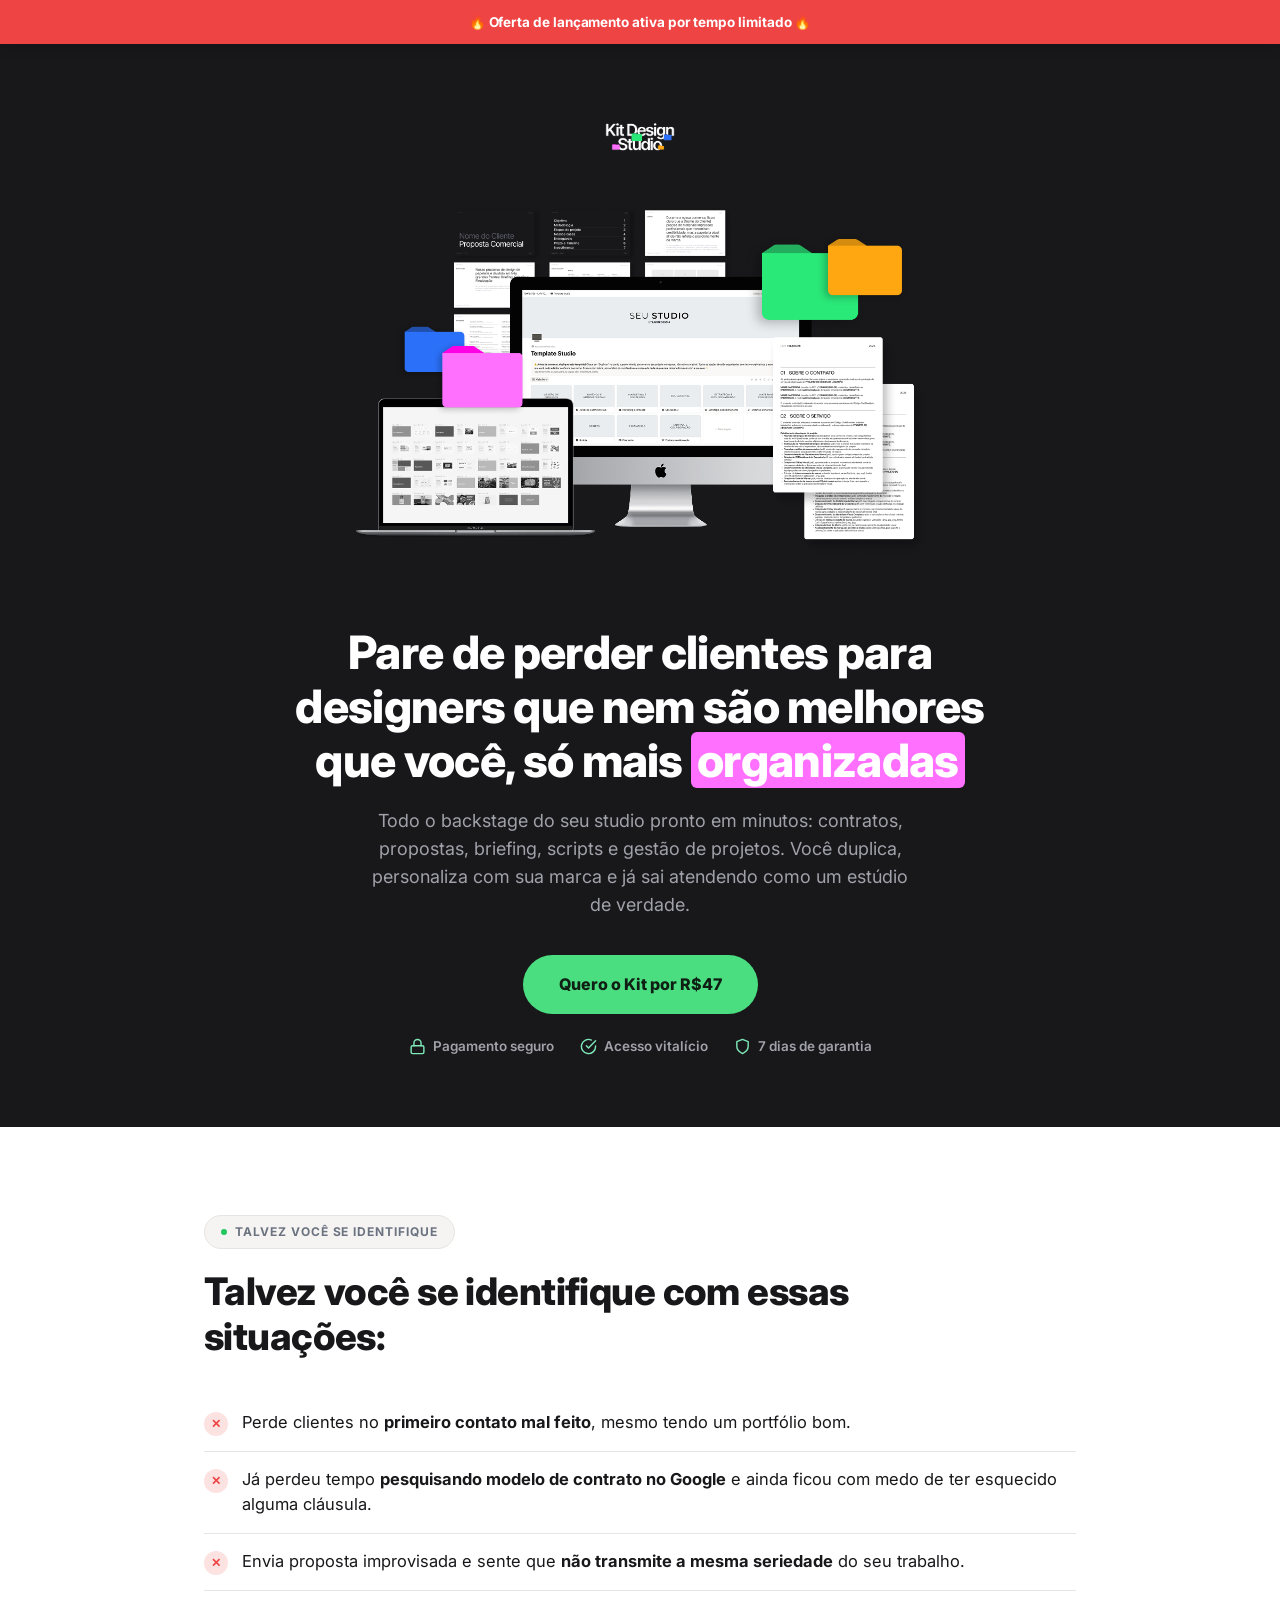
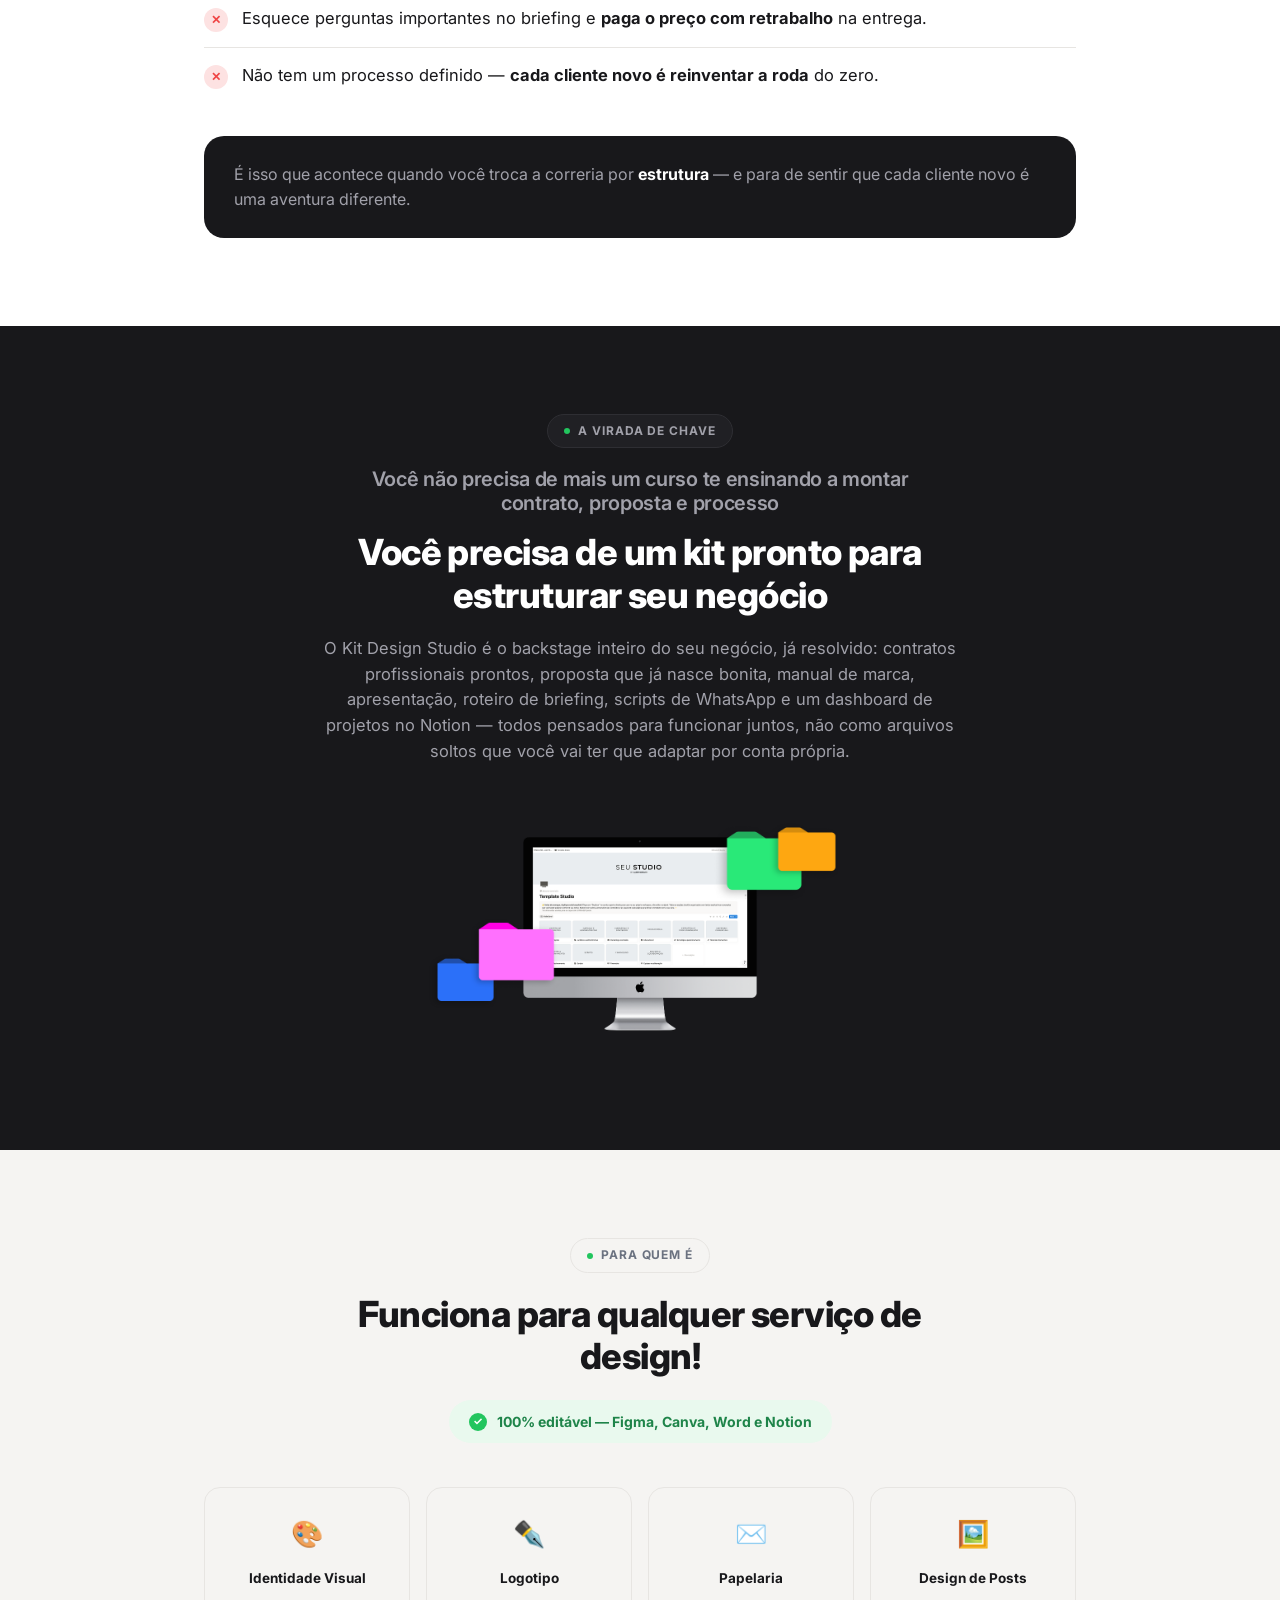
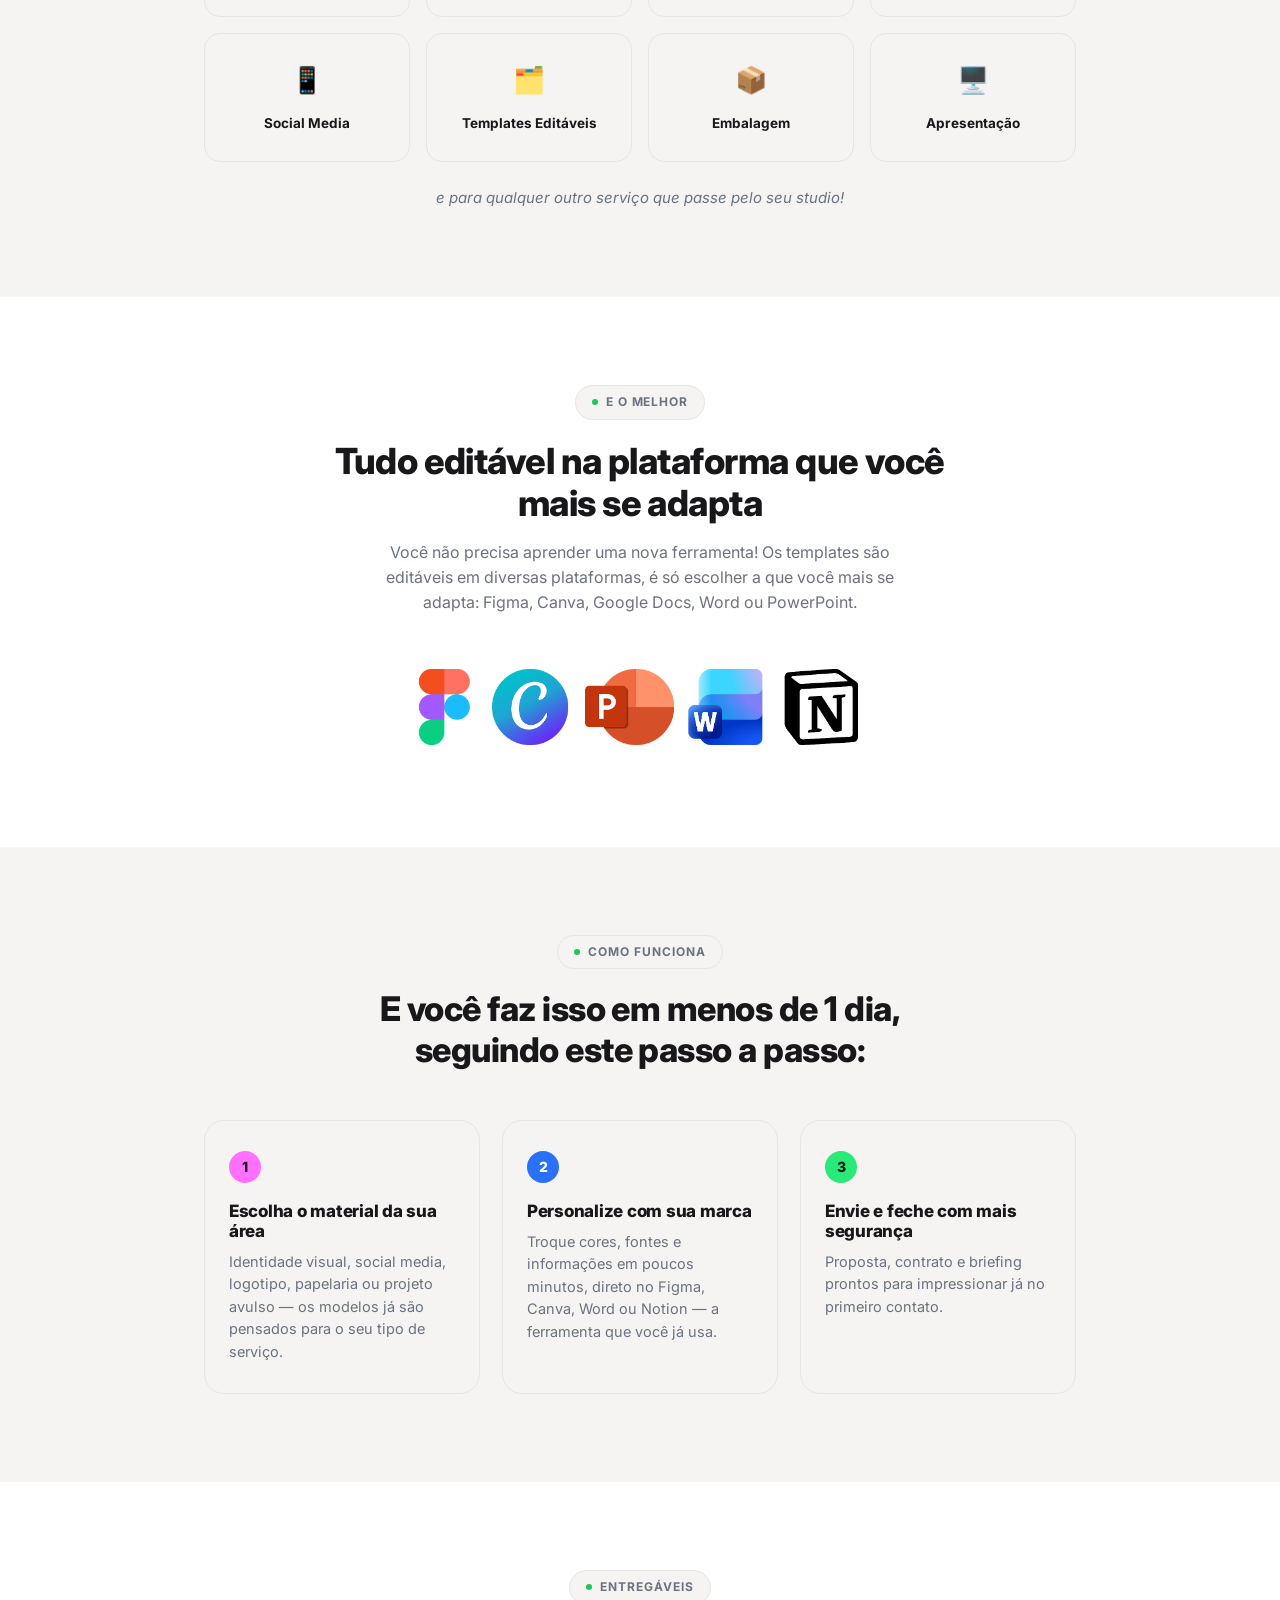
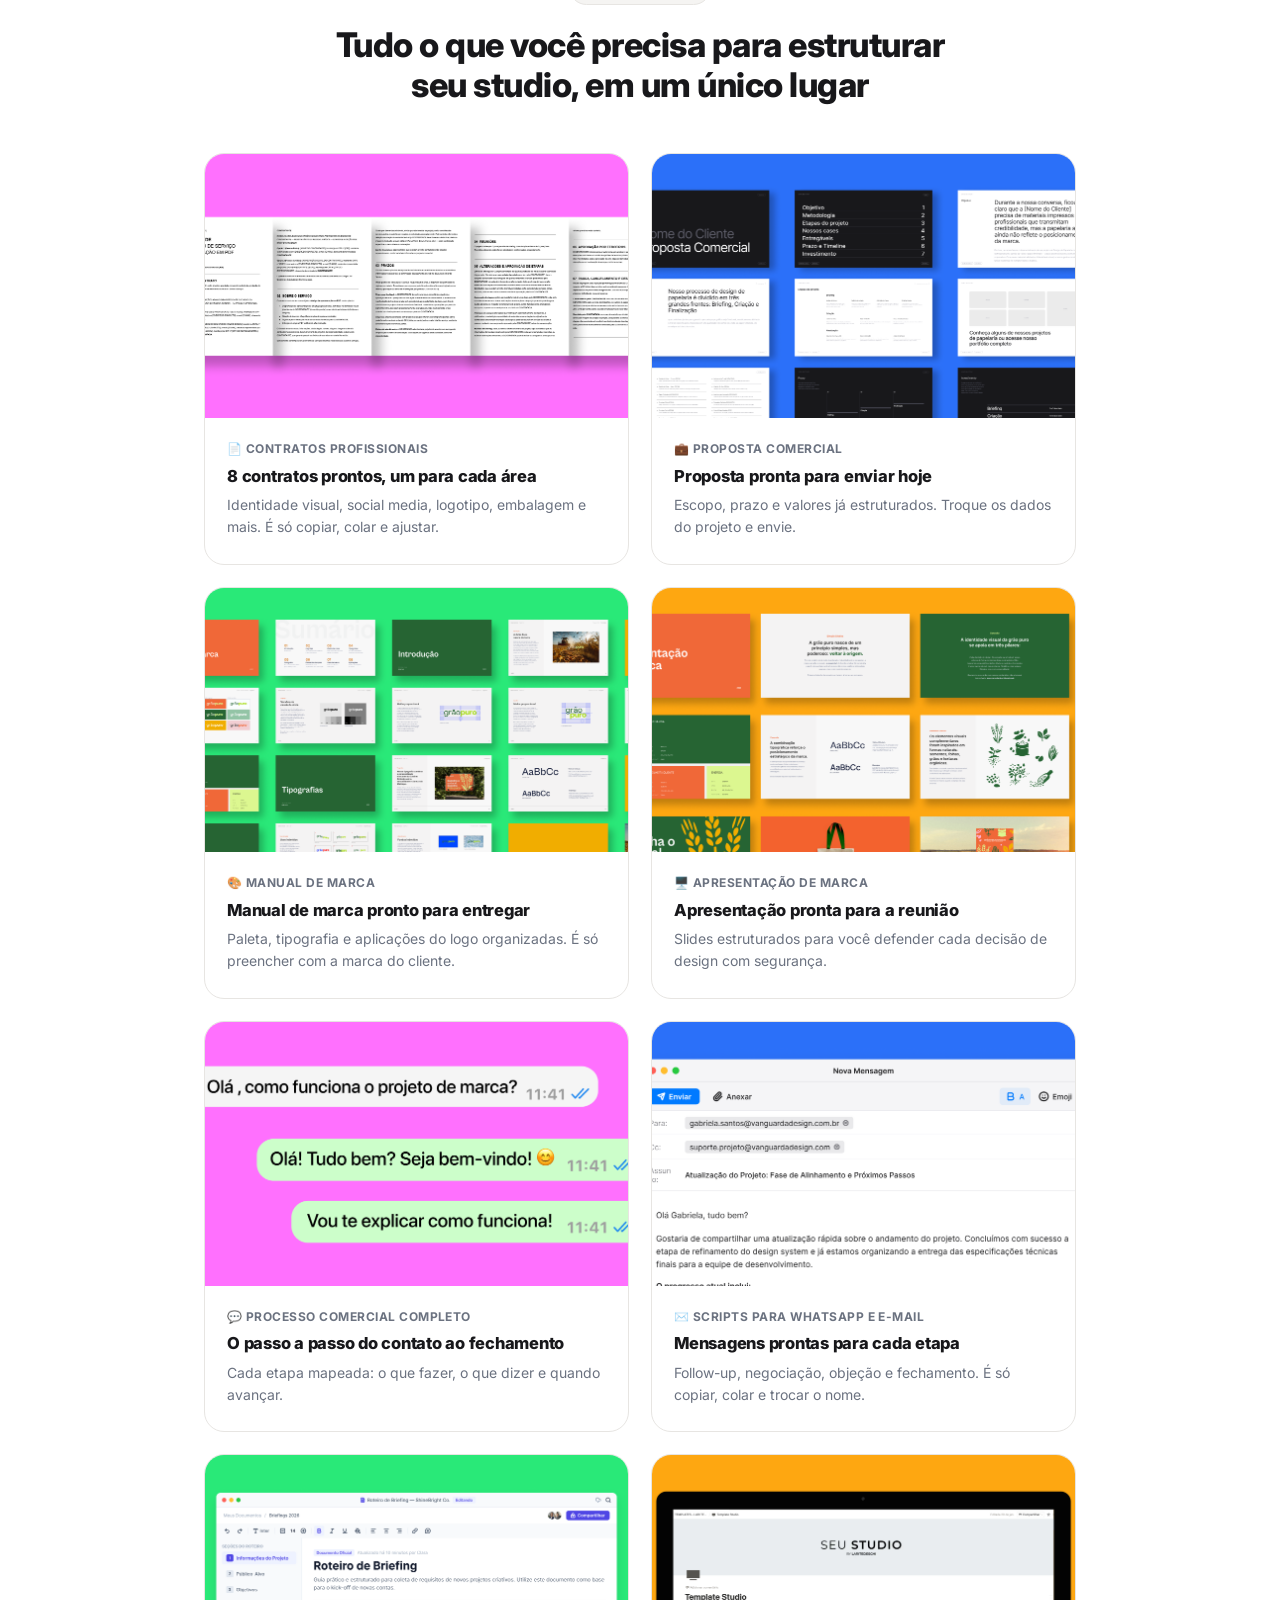
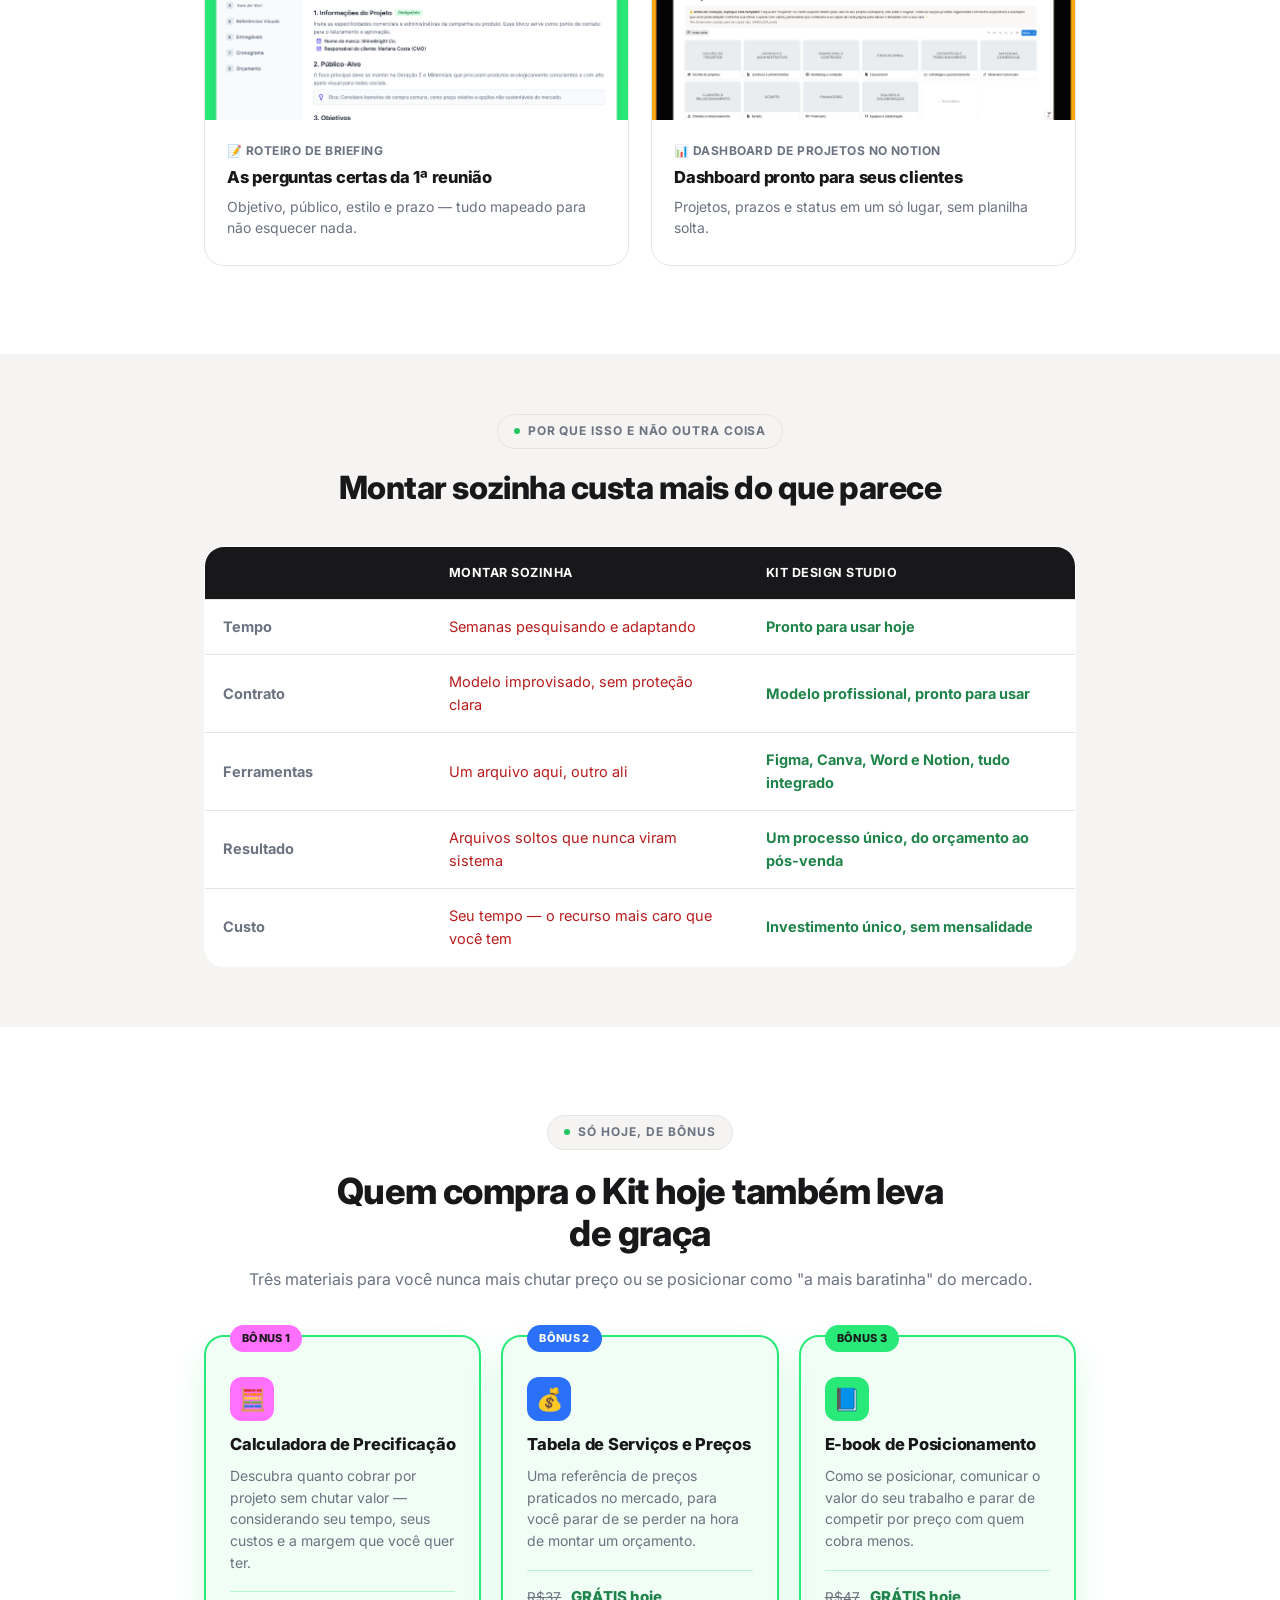
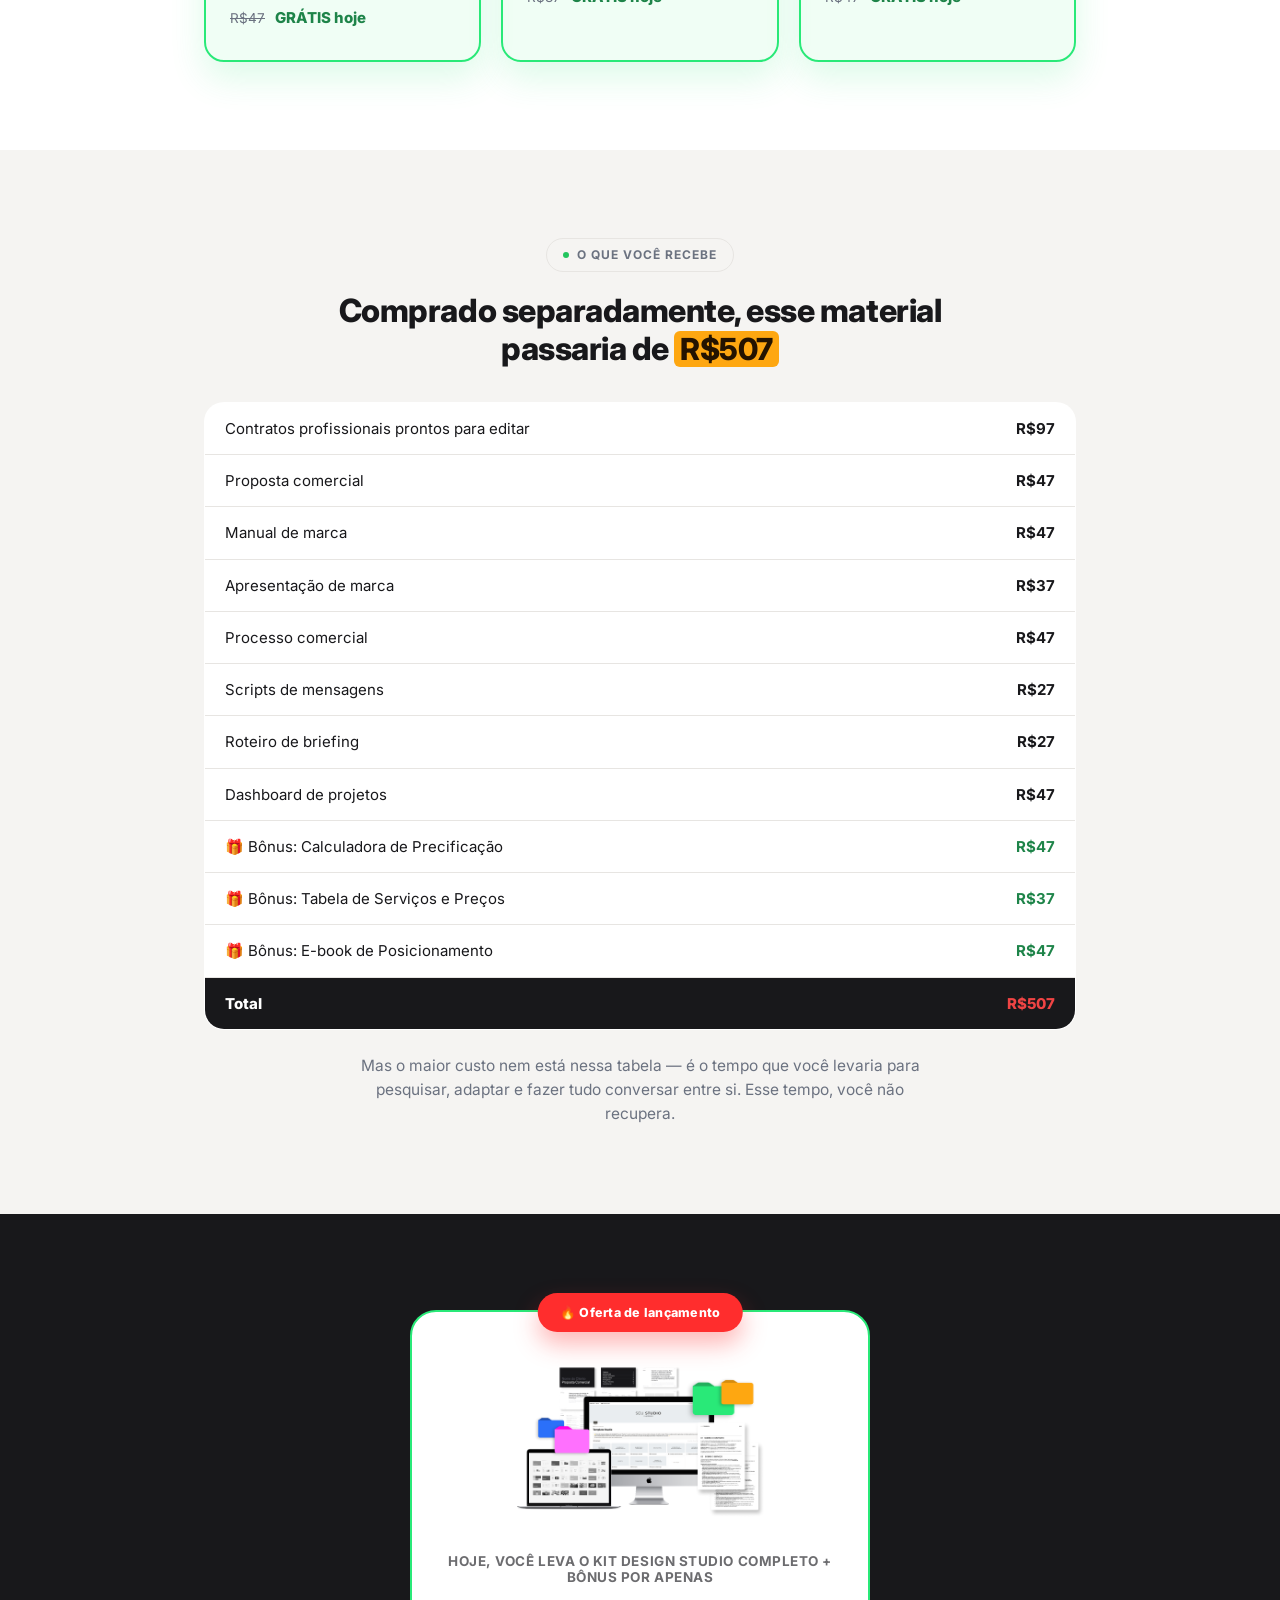
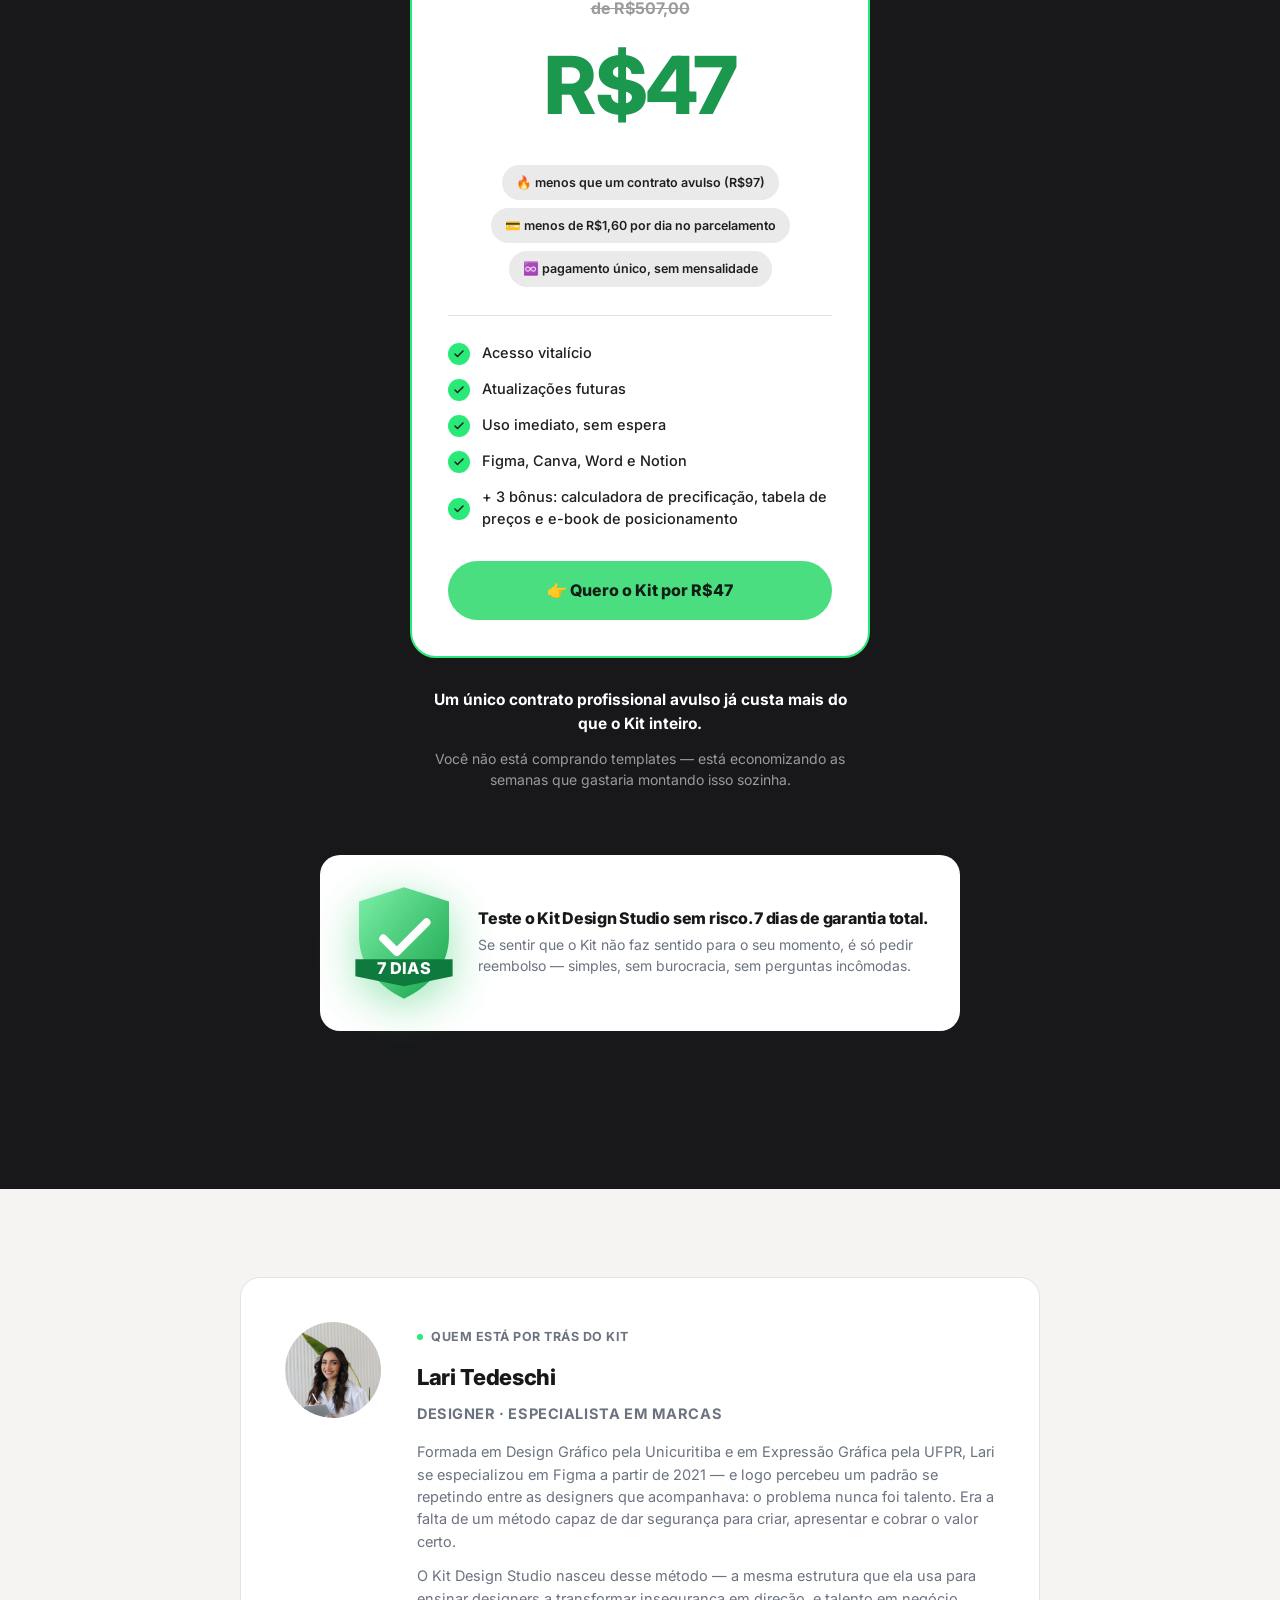
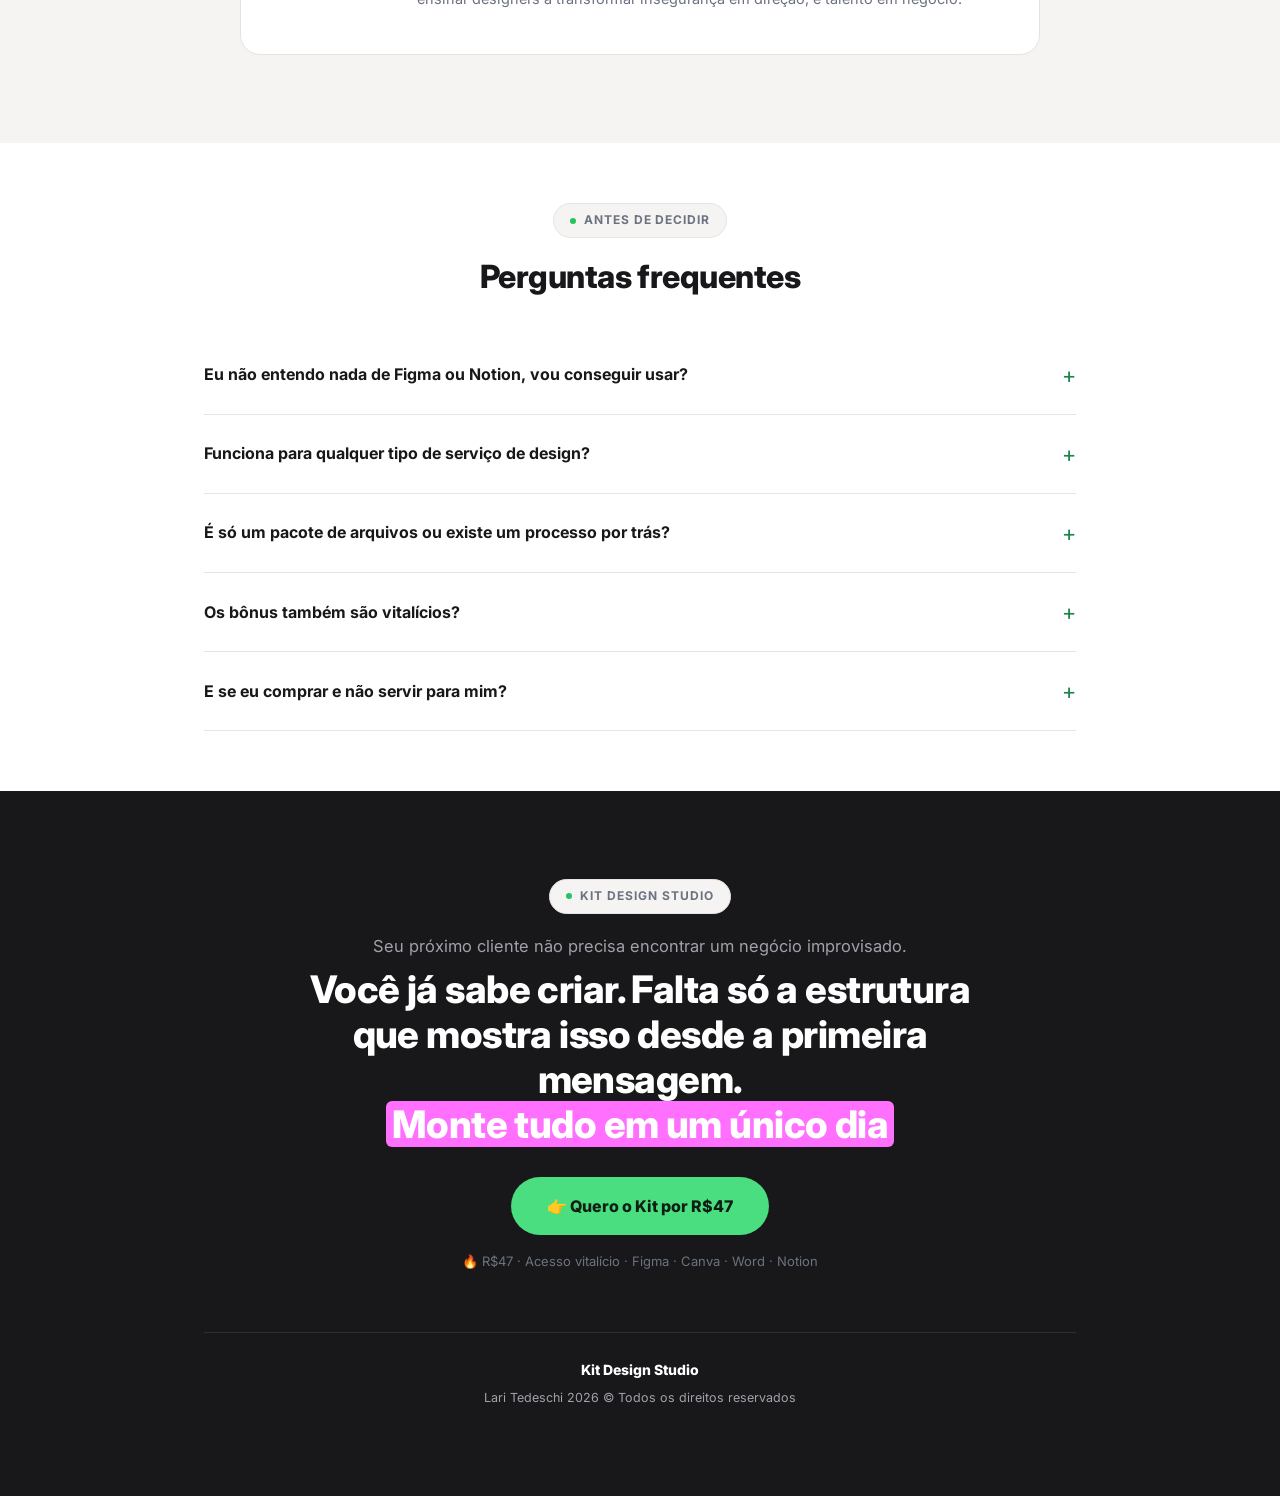
==== 2/index.html @ 56d279ee "Add files via upload" ====
<!DOCTYPE html>
<html lang="pt-BR">
<head>
<meta charset="UTF-8">
<meta name="viewport" content="width=device-width, initial-scale=1.0">
<title>Kit Design Studio — Monte a estrutura do seu negócio em um único dia</title>
<link rel="preconnect" href="https://fonts.googleapis.com">
<link href="https://fonts.googleapis.com/css2?family=Inter:wght@400;500;600;700;800;900&display=swap" rel="stylesheet">
<style>
  :root{
    --dark: #18181B;
    --dark-card: #202024;
    --dark-line: #2E2E33;
    --light: #FFFFFF;
    --light-gray: #F5F4F2;
    --ink: #18181B;
    --ink-soft: #6B7280;
    --muted: #A1A1AA;
    --green: #4ADE80;
    --green-dark: #22C55E;
    --pink: #FF70FE;
    --blue: #2B70F9;
    --orange: #FEA711;
    --forest: #1E8449;
    --brand-green: #29E978;
    --red: #EF4444;
    --line: #E7E5E2;
    --radius: 20px;
  }
  *{box-sizing:border-box; margin:0; padding:0;}
  html{scroll-behavior:smooth;}
  html{ background: var(--dark); }
  body{
    font-family: 'Inter', -apple-system, BlinkMacSystemFont, 'Segoe UI', sans-serif;
    background: var(--light);
    color: var(--ink);
    line-height: 1.55;
    -webkit-font-smoothing: antialiased;
    padding-top: 44px;
  }
  h1,h2,h3,h4{ font-weight: 800; line-height: 1.18; letter-spacing: -0.015em; }
  .wrap{ max-width: 920px; margin: 0 auto; padding: 0 24px; }
  section{ padding: 88px 0; background: var(--light); }
  section.tight{ padding: 60px 0; }
  section.on-dark{ background: var(--dark); color: #fff; }
  section.on-light-gray{ background: var(--light-gray); }
  .center{ text-align:center; }
  .eyebrow-pill{
    display:inline-flex;
    align-items:center;
    gap: 8px;
    background: var(--light-gray);
    border: 1px solid var(--line);
    color: var(--ink-soft);
    font-size: 12px;
    font-weight: 700;
    text-transform: uppercase;
    letter-spacing: 0.08em;
    padding: 7px 16px;
    border-radius: 999px;
    margin-bottom: 20px;
  }
  .eyebrow-pill .dot{ width:6px; height:6px; border-radius:50%; background: var(--green-dark); }
  .on-dark .eyebrow-pill{ background: var(--dark-card); border-color: var(--dark-line); color: var(--muted); }

  mark{
    background: none;
    color: inherit;
    padding: 0 6px;
    border-radius: 6px;
  }
  mark.pink{ background: var(--pink); color: #fff; }
  mark.green{ background: var(--green); color: #0F1F14; }
  mark.orange{ background: var(--orange); color: #241300; }

  /* TOP BAR */
  .top-bar{
    position: fixed; top:0; left:0; right:0; z-index: 999;
    box-sizing: border-box;
    height: 44px;
    display:flex;
    align-items:center;
    justify-content:center;
    gap: 7px;
    background: var(--red);
    color: #fff;
    text-align: center;
    padding: 0 16px;
    font-size: 13.5px;
    font-weight: 700;
    letter-spacing: -0.005em;
    white-space: nowrap;
    overflow: hidden;
    text-overflow: ellipsis;
    box-shadow: 0 4px 14px rgba(0,0,0,0.15);
  }
  .top-bar a{ color:#fff; text-decoration: underline; text-underline-offset: 2px; }
  @media (max-width: 480px){
    .top-bar{ font-size: 10px; padding: 0 8px; gap: 3px; letter-spacing: -0.01em; }
  }
  @media (max-width: 360px){
    .top-bar{ font-size: 9px; }
  }

  /* PLACEHOLDER IMG */
  .img-placeholder{
    border: 2px dashed rgba(0,0,0,0.15);
    background: repeating-linear-gradient(45deg, rgba(0,0,0,0.03), rgba(0,0,0,0.03) 10px, rgba(0,0,0,0.06) 10px, rgba(0,0,0,0.06) 20px);
    border-radius: var(--radius);
    display:flex; flex-direction:column; align-items:center; justify-content:center;
    color: var(--ink-soft); font-size: 13.5px; text-align:center; gap:6px; width:100%;
  }
  .on-dark .img-placeholder{
    border-color: rgba(255,255,255,0.18);
    background: repeating-linear-gradient(45deg, rgba(255,255,255,0.03), rgba(255,255,255,0.03) 10px, rgba(255,255,255,0.06) 10px, rgba(255,255,255,0.06) 20px);
    color: var(--muted);
  }
  .img-placeholder .ph-icon{ font-size: 22px; }
  .img-placeholder.wide{ aspect-ratio: 16/9; }
  .img-placeholder.tall{ aspect-ratio: 4/3; }

  /* BUTTONS */
  .btn{
    display:inline-flex;
    align-items:center;
    justify-content:center;
    gap:8px;
    background: var(--green);
    color: #0F1F14;
    font-weight: 800;
    font-size: 16px;
    padding: 17px 36px;
    border-radius: 999px;
    text-decoration:none;
    border:none;
    cursor:pointer;
    box-shadow: 0 0 0 0 rgba(74,222,128,0);
    transition: transform .15s ease, box-shadow .15s ease, background .15s ease;
  }
  .btn:hover{ background: var(--green-dark); transform: translateY(-2px); box-shadow: 0 10px 28px rgba(74,222,128,0.35); }
  .btn-wrap{ text-align:center; }
  .microcopy{ display:block; margin-top: 16px; font-size: 13px; color: var(--muted); }
  .on-light-copy .microcopy, body > section:not(.on-dark) .microcopy{ color: var(--ink-soft); }

  .trust-row{
    display:flex; justify-content:center; flex-wrap:wrap; gap: 26px;
    margin-top: 22px; font-size: 13.5px; color: var(--muted); font-weight:600;
  }
  .trust-row span{ display:flex; align-items:center; gap:7px; }
  .trust-row svg{ width: 17px; height: 17px; color: #7EE8B8; flex-shrink:0; }

  /* HERO */
  .hero{ text-align:center; padding: 76px 0 70px; }
  .hero .hero-logo{ display:flex; align-items:center; justify-content:center; margin-bottom: 34px; }
  .hero .hero-logo img{ height: 34px; width:auto; }
  .hero h1{ font-size: clamp(30px, 4.6vw, 46px); max-width: 760px; margin: 0 auto 20px; color:#fff; }
  .hero p.sub{ font-size: 18px; color: var(--muted); max-width: 560px; margin: 0 auto 36px; }
  .hero .hero-visual{ margin-bottom: 44px; }
  .hero-img{ max-width: 620px; width: 100%; height: auto; display:block; margin: 0 auto; }

  /* SITUATIONS */
  .situations h2{ font-size: clamp(26px, 4.2vw, 38px); max-width: 660px; margin-bottom: 36px; }
  .sit-list{ list-style:none; margin-bottom: 32px; }
  .sit-list li{
    display:flex; align-items:flex-start; gap: 14px;
    padding: 15px 0; font-size: 16.5px; border-bottom: 1px solid var(--line);
  }
  .sit-list li:last-child{ border-bottom:none; }
  .sit-x{
    flex-shrink:0; width: 24px; height: 24px; border-radius:50%;
    background: #FDE2E2; color: var(--red);
    display:flex; align-items:center; justify-content:center; font-size: 12px; font-weight: 800;
    margin-top: 2px;
  }
  .sit-list strong{ color: var(--ink); }
  .punch-box{
    background: var(--dark);
    color: var(--muted);
    border-radius: var(--radius);
    padding: 26px 30px;
    font-size: 16px;
  }
  .punch-box strong{ color: #fff; }

  /* TURN */
  .turn{ text-align:center; }
  .turn h3{ font-size: 20px; color: var(--muted); font-weight: 600; max-width: 540px; margin: 0 auto 16px; }
  .turn-img{ max-width: 480px; width: 100%; height: auto; display:block; margin: 40px auto 0; }
  .turn h2{ font-size: clamp(26px, 4vw, 36px); max-width: 700px; margin: 0 auto 20px; color:#fff; }
  .turn p{ font-size: 16.5px; color: var(--muted); max-width: 640px; margin: 0 auto; }

  /* AREAS */
  .areas{ text-align:center; }
  .areas h2{ font-size: clamp(26px, 4.2vw, 36px); max-width: 660px; margin: 0 auto 22px; }
  .check-badge{
    display:inline-flex; align-items:center; gap: 10px;
    background: #E9F9EE; color: var(--forest);
    font-weight: 700; font-size: 14px;
    padding: 11px 20px; border-radius: 999px; margin-bottom: 44px;
  }
  .check-badge .dot2{
    width: 18px; height:18px; border-radius:50%;
    background: var(--green-dark); color:#fff;
    display:flex; align-items:center; justify-content:center; font-size: 11px;
  }
  .area-grid{
    display:grid; grid-template-columns: repeat(4, 1fr); gap: 16px;
  }
  .area-item{
    background: var(--light-gray);
    border: 1px solid var(--line);
    border-radius: 16px;
    padding: 26px 14px;
    text-align:center;
  }
  .area-icon{ font-size: 26px; margin-bottom: 10px; }
  .area-item span{ font-size: 13.5px; font-weight: 700; color: var(--ink); }
  .area-more{ margin-top: 24px; font-style: italic; color: var(--ink-soft); font-size: 15px; }

  /* PLATFORMS */
  .platforms{ text-align:center; }
  .platforms h2{ font-size: clamp(26px, 4.2vw, 36px); max-width: 640px; margin: 0 auto 16px; }
  .platforms p{ color: var(--ink-soft); font-size: 16px; max-width: 560px; margin: 0 auto 40px; }
  .platform-row{ display:flex; justify-content:center; flex-wrap:wrap; gap: 16px; }
  .platform-img{ max-width: 480px; width: 100%; height: auto; }
  .platform-item{
    background: var(--light); border: 1px solid var(--line); border-radius: 16px;
    padding: 24px 28px; display:flex; flex-direction:column; align-items:center; gap: 10px;
    font-size: 28px; min-width: 116px;
  }
  .platform-item span{ font-size: 13px; font-weight: 700; color: var(--ink); }

  /* STEPS */
  .steps-head{ text-align:center; margin-bottom: 50px; }
  .steps-head h2{ font-size: clamp(26px, 4vw, 34px); max-width: 620px; margin: 0 auto; }
  .step-grid{ display:grid; grid-template-columns: repeat(3, 1fr); gap: 22px; }
  .step{ background: var(--light-gray); border: 1px solid var(--line); border-radius: var(--radius); padding: 30px 24px; }
  .step-num{
    display:inline-flex; align-items:center; justify-content:center;
    width: 32px; height: 32px; border-radius: 50%;
    background: var(--ink); color: #fff; font-weight: 800; font-size: 14px; margin-bottom: 18px;
  }
  .step:nth-child(1) .step-num{ background: var(--pink); color: #18181B; }
  .step:nth-child(2) .step-num{ background: var(--blue); color: #fff; }
  .step:nth-child(3) .step-num{ background: var(--brand-green); color: #18181B; }
  .step h4{ font-size: 17px; margin-bottom: 10px; }
  .step p{ color: var(--ink-soft); font-size: 14.5px; }

  /* FEATURES (o que está incluso) */
  .features-head{ text-align:center; margin-bottom: 48px; }
  .features-head h2{ font-size: clamp(26px, 4vw, 34px); max-width: 640px; margin: 0 auto; }
  .feat-grid{ display:grid; grid-template-columns: repeat(2, 1fr); gap: 22px; }
  .feat{
    border-radius: var(--radius);
    overflow: hidden;
    border: 1px solid var(--line);
    background: var(--light);
  }
  .feat-top{
    aspect-ratio: 16/10;
    overflow: hidden;
  }
  .feat-top img{ width: 100%; height: 100%; object-fit: cover; display:block; }
  .feat.c-pink .feat-top{ background: var(--pink); }
  .feat.c-blue .feat-top{ background: var(--blue); }
  .feat.c-green .feat-top{ background: var(--brand-green); }
  .feat.c-orange .feat-top{ background: var(--orange); }
  .feat-body{ padding: 22px 22px 26px; }
  .feat-body .tag{ font-size: 12px; font-weight: 700; color: var(--ink-soft); text-transform:uppercase; letter-spacing:.04em; margin-bottom: 8px; display:block; }
  .feat-body h4{ font-size: 16.5px; margin-bottom: 8px; }
  .feat-body p{ color: var(--ink-soft); font-size: 14px; }

  /* COMPARE */
  .compare-head{ text-align:center; margin-bottom: 40px; }
  .compare-head h2{ font-size: clamp(24px, 4vw, 32px); }
  table.compare{ width: 100%; border-collapse: collapse; background: var(--light); border-radius: var(--radius); overflow: hidden; border: 1px solid var(--line); }
  table.compare th, table.compare td{ padding: 16px 18px; text-align: left; font-size: 14.5px; border-bottom: 1px solid var(--line); }
  table.compare th{ background: var(--dark); color: #fff; font-weight: 700; font-size: 12.5px; text-transform: uppercase; letter-spacing: 0.04em; }
  table.compare td:first-child{ color: var(--ink-soft); font-weight: 700; width: 26%; }
  table.compare td.no{ color: #B91C1C; }
  table.compare td.yes{ color: var(--forest); font-weight: 700; }
  table.compare tr:last-child td{ border-bottom:none; }

  /* BONUS */
  .bonus{ text-align:center; }
  .bonus-head{ margin-bottom: 44px; }
  .bonus-head h2{ font-size: clamp(26px, 4.2vw, 36px); max-width: 640px; margin: 0 auto 12px; }
  .bonus-head p{ color: var(--ink-soft); font-size: 16px; }
  .bonus-grid{ display:grid; grid-template-columns: repeat(3, 1fr); gap: 20px; }
  .bonus-card{
    background: rgba(41,233,120,0.07); border: 2px solid var(--brand-green); border-radius: var(--radius);
    padding: 30px 24px; text-align:left; position:relative;
    box-shadow: 0 16px 34px rgba(41,233,120,0.16);
  }
  .bonus-tag{
    position:absolute; top:-12px; left:24px;
    color:#fff; font-size: 11px; font-weight: 800;
    padding: 5px 12px; border-radius: 999px; letter-spacing: 0.03em;
  }
  .bonus-card:nth-child(1) .bonus-tag{ background: var(--pink); color:#18181B; }
  .bonus-card:nth-child(2) .bonus-tag{ background: var(--blue); color:#fff; }
  .bonus-card:nth-child(3) .bonus-tag{ background: var(--brand-green); color:#18181B; }
  .bonus-card .icon{
    width:44px; height:44px; border-radius:12px; display:flex; align-items:center; justify-content:center;
    font-size: 22px; margin: 10px 0 14px;
  }
  .bonus-card:nth-child(1) .icon{ background: var(--pink); }
  .bonus-card:nth-child(2) .icon{ background: var(--blue); }
  .bonus-card:nth-child(3) .icon{ background: var(--brand-green); }
  .bonus-card h4{ font-size: 16.5px; margin-bottom: 10px; }
  .bonus-card p{ color: var(--ink-soft); font-size: 14px; margin-bottom: 18px; }
  .bonus-price{ display:flex; align-items:baseline; gap: 10px; padding-top: 14px; border-top: 1px solid rgba(41,233,120,0.3); }
  .bonus-price .old{ text-decoration: line-through; color: var(--ink-soft); font-size: 13.5px; }
  .bonus-price .new{ color: var(--forest); font-weight: 800; font-size: 15px; }

  /* ABOUT */
  .author-card{ display:flex; gap:36px; align-items:flex-start; background:#FFFFFF; border:1px solid #E3E3E3; border-radius: var(--radius); padding:44px; max-width:800px; margin:0 auto; }
  .author-avatar{ flex:0 0 96px; width:96px; height:96px; border-radius:50%; overflow:hidden; }
  .author-avatar img{ width:100%; height:100%; object-fit:cover; display:block; }
  .author-eyebrow{ font-weight: 700; font-size: 12.5px; text-transform: uppercase; letter-spacing: 0.04em; color: var(--ink-soft); margin-bottom: 10px; display:inline-flex; align-items:center; gap:8px; }
  .author-eyebrow .dot{ width:6px; height:6px; border-radius:50%; background: var(--brand-green); display:inline-block; }
  .author-name{ font-size:22px; margin:8px 0 4px; }
  .author-role{ font-size:12.5px; font-weight:700; color:#6C6C6F; text-transform:uppercase; letter-spacing:.04em; margin-bottom:16px; }
  .author-body p{ font-size:14.5px; color: var(--ink-soft); margin-top:12px; }
  @media (max-width:820px){ .author-card{ flex-direction:column; align-items:center; text-align:center; padding:34px 26px; } .author-eyebrow{ justify-content:center; } }

  /* FAQ */
  .faq-head{ text-align:center; margin-bottom: 40px; }
  .faq-head h2{ font-size: clamp(24px, 4vw, 32px); }
  .faq-item{ border-bottom: 1px solid var(--line); padding: 4px 0; }
  .faq-item summary{
    cursor:pointer; list-style:none; display:flex; justify-content:space-between; align-items:center; gap: 16px;
    padding: 18px 0; font-weight: 700; font-size: 16px; color: var(--ink);
  }
  .faq-item summary::-webkit-details-marker{ display:none; }
  .faq-item summary::after{ content:"+"; font-size: 22px; font-weight: 400; color: var(--forest); flex-shrink:0; transition: transform .2s ease; }
  .faq-item[open] summary::after{ transform: rotate(45deg); }
  .faq-item p{ color: var(--ink-soft); font-size: 15px; padding: 0 0 20px; }

  /* PROOF TOAST (aviso de compra recente, canto inferior esquerdo) */
  .proof-toast{
    position:fixed; left:16px; bottom:18px; z-index:180;
    background:var(--light); border:1px solid var(--line); border-radius:14px;
    padding:12px 16px; box-shadow:0 16px 32px rgba(0,0,0,.15);
    display:flex; align-items:center; gap:11px; max-width:270px;
    opacity:0; transform:translateY(14px); pointer-events:none; transition:opacity .4s ease, transform .4s ease;
  }
  .proof-toast.show{ opacity:1; transform:translateY(0); }
  .proof-toast .ic{ flex:0 0 34px; width:34px; height:34px; border-radius:50%; background:var(--green); display:flex; align-items:center; justify-content:center; }
  .proof-toast .txt b{ display:block; font-size:12.5px; color:var(--ink); font-weight:700; line-height:1.3; }
  .proof-toast .txt span{ font-size:11px; color:var(--ink-soft); }
  @media (max-width:600px){ .proof-toast{ left:10px; max-width:calc(100% - 20px); } }

  /* VALUE */
  .value-head{ text-align:center; margin-bottom: 34px; }
  .value-head h2{ font-size: clamp(24px, 4vw, 32px); max-width:680px; margin:0 auto; }
  .value-head mark{ font-size: 0.95em; }
  table.stack{ width: 100%; border-collapse: collapse; background: var(--light); border-radius: var(--radius); overflow:hidden; border: 1px solid var(--line); margin-bottom: 24px; }
  table.stack td{ padding: 14px 20px; font-size: 15px; border-bottom: 1px solid var(--line); }
  table.stack td:last-child{ text-align:right; font-weight:700; color: var(--ink); }
  table.stack tr.bonus-row td:last-child{ color: var(--forest); }
  table.stack tr:last-child td{ border-bottom: none; }
  table.stack tr.total td{ background: var(--dark); color:#fff; font-weight:800; }
  table.stack tr.total td:last-child{ color: var(--red); }
  .value-note{ text-align:center; color: var(--ink-soft); font-size: 15.5px; max-width: 560px; margin: 0 auto; }

  /* CLOSE-DARK (offer + guarantee + close) */
  .close-dark{ background: var(--dark); color:#fff; }
  .offer{ margin-bottom: 64px; }
  .offer-wrap{ position:relative; margin-top:8px; max-width:460px; margin-left:auto; margin-right:auto; }
  .offer-badge{
    position:absolute; top:-17px; left:50%; transform:translateX(-50%); z-index:3;
    background:#FF2D2D; color:#FFFFFF; font-weight:800; font-size:12.5px;
    letter-spacing:.02em; padding:10px 22px; border-radius:999px; white-space:nowrap;
    box-shadow:0 12px 24px rgba(255,45,45,.35);
  }
  .offer-card{
    position:relative; background:#FFFFFF; color:#1F1F1F;
    border:2px solid var(--brand-green);
    border-radius:26px; padding:46px 36px 36px; text-align:center;
  }
  .offer-card .oferta-mockup{ width:70%; margin:0 auto 26px; }
  .offer-card .oferta-mockup img{ width:100%; height:auto; display:block; }
  .offer-card h3{ font-weight:700; font-size:13.5px; text-transform:uppercase; letter-spacing:.04em; color:#6C6C6F; margin-bottom:10px; }
  .offer-card .price-was{ font-size:16px; font-weight:700; color:#9C9C9F; text-decoration:line-through; margin-bottom:2px; }
  .offer-card .price{ font-weight:800; font-size:80px; letter-spacing:-.03em; color:#1B974E; margin:2px 0 18px; }
  .price-tags{ display:flex; flex-wrap:wrap; justify-content:center; gap:8px; margin-bottom:28px; }
  .price-tags .tag-pill{ display:inline-flex; align-items:center; gap:6px; background:#EAEAEA; color:#1F1F1F; font-weight:600; font-size:12.5px; padding:8px 14px; border-radius:999px; }
  .offer-divider{ height:1px; background:#E3E3E3; margin:0 auto 26px; max-width:420px; }
  .offer-list{ display:inline-flex; flex-direction:column; gap:13px; text-align:left; margin:0 auto; }
  .offer-list li{ display:flex; align-items:center; gap:12px; font-size:14.5px; color:#1F1F1F; font-weight:500; }
  .offer-list .mk{ flex:0 0 22px; height:22px; border-radius:50%; background:var(--brand-green); display:flex; align-items:center; justify-content:center; margin-top:1px; }
  .offer-foot{ text-align:center; margin-top:30px; }
  .offer-foot .strong-line{ font-weight:700; color:#fff; font-size:15.5px; max-width:420px; margin:0 auto; }
  .offer-foot .soft-line{ color:#9A9A9E; font-size:14px; max-width:420px; margin:12px auto 0; }
  @media (max-width:760px){
    .offer-card{ padding:38px 22px 28px; }
    .offer-card .price{ font-size:58px; }
  }
  .guarantee-card{
    background: var(--light); color: var(--ink);
    border-radius: var(--radius);
    max-width: 640px; margin: 0 auto 70px;
    padding: 28px 30px;
    display:flex; align-items:center; gap: 20px;
    text-align:left;
  }
  .guarantee-icon-wrap{
    flex-shrink:0; width: 108px; height: 120px;
    display:flex; align-items:center; justify-content:center;
  }
  .guarantee-badge{
    width: 100%; height: 100%;
    filter: drop-shadow(0 10px 22px rgba(34,197,94,0.45));
  }
  .guarantee-card h4{ font-size: 16px; margin-bottom: 6px; }
  .guarantee-card p{ color: var(--ink-soft); font-size: 14px; }

  .final-close{ text-align:center; }
  .final-close .lead{ color: var(--muted); font-size: 16.5px; margin-bottom: 8px; }
  .final-close h2{ font-size: clamp(26px, 4.2vw, 38px); color:#fff; max-width: 680px; margin: 0 auto 30px; }
  .final-footer{ margin-top: 60px; text-align:center; color: var(--muted); font-size: 12.5px; border-top: 1px solid var(--dark-line); padding-top: 26px; }
  .final-footer .fw{ font-weight: 800; color: #fff; margin-bottom: 8px; font-size: 14px; }

  @media (max-width: 760px){
    section{ padding: 56px 0; }
    .step-grid, .feat-grid, .bonus-grid{ grid-template-columns: 1fr; }
    .area-grid{ grid-template-columns: repeat(2, 1fr); }
    table.compare{ font-size: 13px; }
    table.compare th, table.compare td{ padding: 10px 10px; }
    .offer-card{ padding: 36px 24px; }
    .guarantee-card{ flex-direction:column; text-align:center; }
  }
</style>
</head>
<body>

<!-- TOP BAR -->
<div class="top-bar">
  🔥 Oferta de lançamento ativa por tempo limitado 🔥
</div>

<!-- HERO -->
<section class="on-dark hero">
  <div class="wrap">
    <div class="hero-logo"><img src="[data-uri]" alt="Kit Design Studio"></div>
    <div class="hero-visual">
      <img src="[data-uri]" alt="Mockup do Kit Design Studio" class="hero-img">
    </div>
    <h1>Pare de perder clientes para designers que nem são melhores que você, só mais <mark class="pink">organizadas</mark></h1>
    <p class="sub">Todo o backstage do seu studio pronto em minutos: contratos, propostas, briefing, scripts e gestão de projetos. Você duplica, personaliza com sua marca e já sai atendendo como um estúdio de verdade.</p>
    <div class="btn-wrap">
      <a href="#oferta" class="btn">Quero o Kit por R$47</a>
      <div class="trust-row">
        <span><svg viewBox="0 0 24 24" fill="none" stroke="currentColor" stroke-width="2" stroke-linecap="round" stroke-linejoin="round"><rect x="3" y="11" width="18" height="11" rx="2" ry="2"></rect><path d="M7 11V7a5 5 0 0 1 10 0v4"></path></svg> Pagamento seguro</span>
        <span><svg viewBox="0 0 24 24" fill="none" stroke="currentColor" stroke-width="2" stroke-linecap="round" stroke-linejoin="round"><path d="M22 11.08V12a10 10 0 1 1-5.93-9.14"></path><polyline points="22 4 12 14.01 9 11.01"></polyline></svg> Acesso vitalício</span>
        <span><svg viewBox="0 0 24 24" fill="none" stroke="currentColor" stroke-width="2" stroke-linecap="round" stroke-linejoin="round"><path d="M12 22s8-4 8-10V5l-8-3-8 3v7c0 6 8 10 8 10z"></path></svg> 7 dias de garantia</span>
      </div>
    </div>
  </div>
</section>

<!-- SITUAÇÕES -->
<section class="situations">
  <div class="wrap">
    <span class="eyebrow-pill"><span class="dot"></span>Talvez você se identifique</span>
    <h2>Talvez você se identifique com essas situações:</h2>
    <ul class="sit-list">
      <li><span class="sit-x">✕</span><span>Perde clientes no <strong>primeiro contato mal feito</strong>, mesmo tendo um portfólio bom.</span></li>
      <li><span class="sit-x">✕</span><span>Já perdeu tempo <strong>pesquisando modelo de contrato no Google</strong> e ainda ficou com medo de ter esquecido alguma cláusula.</span></li>
      <li><span class="sit-x">✕</span><span>Envia proposta improvisada e sente que <strong>não transmite a mesma seriedade</strong> do seu trabalho.</span></li>
      <li><span class="sit-x">✕</span><span>Esquece perguntas importantes no briefing e <strong>paga o preço com retrabalho</strong> na entrega.</span></li>
      <li><span class="sit-x">✕</span><span>Não tem um processo definido — <strong>cada cliente novo é reinventar a roda</strong> do zero.</span></li>
    </ul>
    <div class="punch-box">É isso que acontece quando você troca a correria por <strong>estrutura</strong> — e para de sentir que cada cliente novo é uma aventura diferente.</div>
  </div>
</section>

<!-- VIRADA -->
<section class="on-dark turn">
  <div class="wrap">
    <span class="eyebrow-pill center" style="display:inline-flex;"><span class="dot"></span>A virada de chave</span>
    <h3>Você não precisa de mais um curso te ensinando a montar contrato, proposta e processo</h3>
    <h2>Você precisa de um kit pronto para estruturar seu negócio</h2>
    <p>O Kit Design Studio é o backstage inteiro do seu negócio, já resolvido: contratos profissionais prontos, proposta que já nasce bonita, manual de marca, apresentação, roteiro de briefing, scripts de WhatsApp e um dashboard de projetos no Notion — todos pensados para funcionar juntos, não como arquivos soltos que você vai ter que adaptar por conta própria.</p>
    <img src="[data-uri]" alt="Dashboard de projetos do Kit Design Studio" class="turn-img">
  </div>
</section>

<!-- ÁREAS -->
<section class="areas on-light-gray">
  <div class="wrap">
    <span class="eyebrow-pill"><span class="dot"></span>Para quem é</span>
    <h2>Funciona para qualquer serviço de design!</h2>
    <span class="check-badge"><span class="dot2">✓</span> 100% editável — Figma, Canva, Word e Notion</span>
    <div class="area-grid">
      <div class="area-item"><div class="area-icon">🎨</div><span>Identidade Visual</span></div>
      <div class="area-item"><div class="area-icon">✒️</div><span>Logotipo</span></div>
      <div class="area-item"><div class="area-icon">✉️</div><span>Papelaria</span></div>
      <div class="area-item"><div class="area-icon">🖼️</div><span>Design de Posts</span></div>
      <div class="area-item"><div class="area-icon">📱</div><span>Social Media</span></div>
      <div class="area-item"><div class="area-icon">🗂️</div><span>Templates Editáveis</span></div>
      <div class="area-item"><div class="area-icon">📦</div><span>Embalagem</span></div>
      <div class="area-item"><div class="area-icon">🖥️</div><span>Apresentação</span></div>
    </div>
    <div class="area-more">e para qualquer outro serviço que passe pelo seu studio!</div>
  </div>
</section>

<!-- PLATAFORMAS -->
<section class="platforms">
  <div class="wrap">
    <span class="eyebrow-pill center" style="display:inline-flex;"><span class="dot"></span>E o melhor</span>
    <h2>Tudo editável na plataforma que você mais se adapta</h2>
    <p>Você não precisa aprender uma nova ferramenta! Os templates são editáveis em diversas plataformas, é só escolher a que você mais se adapta: Figma, Canva, Google Docs, Word ou PowerPoint.</p>
    <div class="platform-row">
      <img src="[data-uri]" alt="Figma, Canva, PowerPoint, Word e Notion" class="platform-img">
    </div>
  </div>
</section>

<!-- COMO FUNCIONA -->
<section class="steps on-light-gray">
  <div class="wrap">
    <div class="steps-head">
      <span class="eyebrow-pill"><span class="dot"></span>Como funciona</span>
      <h2>E você faz isso em menos de 1 dia, seguindo este passo a passo:</h2>
    </div>
    <div class="step-grid">
      <div class="step">
        <span class="step-num">1</span>
        <h4>Escolha o material da sua área</h4>
        <p>Identidade visual, social media, logotipo, papelaria ou projeto avulso — os modelos já são pensados para o seu tipo de serviço.</p>
      </div>
      <div class="step">
        <span class="step-num">2</span>
        <h4>Personalize com sua marca</h4>
        <p>Troque cores, fontes e informações em poucos minutos, direto no Figma, Canva, Word ou Notion — a ferramenta que você já usa.</p>
      </div>
      <div class="step">
        <span class="step-num">3</span>
        <h4>Envie e feche com mais segurança</h4>
        <p>Proposta, contrato e briefing prontos para impressionar já no primeiro contato.</p>
      </div>
    </div>
  </div>
</section>

<!-- O QUE ESTÁ INCLUSO -->
<section class="features">
  <div class="wrap">
    <div class="features-head">
      <span class="eyebrow-pill"><span class="dot"></span>Entregáveis</span>
      <h2>Tudo o que você precisa para estruturar seu studio, em um único lugar</h2>
    </div>
    <div class="feat-grid">
      <div class="feat c-pink">
        <div class="feat-top"><img src="[data-uri]" alt="Contratos profissionais"></div>
        <div class="feat-body"><span class="tag">📄 Contratos Profissionais</span><h4>8 contratos prontos, um para cada área</h4><p>Identidade visual, social media, logotipo, embalagem e mais. É só copiar, colar e ajustar.</p></div>
      </div>
      <div class="feat c-blue">
        <div class="feat-top"><img src="[data-uri]" alt="Proposta comercial"></div>
        <div class="feat-body"><span class="tag">💼 Proposta Comercial</span><h4>Proposta pronta para enviar hoje</h4><p>Escopo, prazo e valores já estruturados. Troque os dados do projeto e envie.</p></div>
      </div>
      <div class="feat c-green">
        <div class="feat-top"><img src="[data-uri]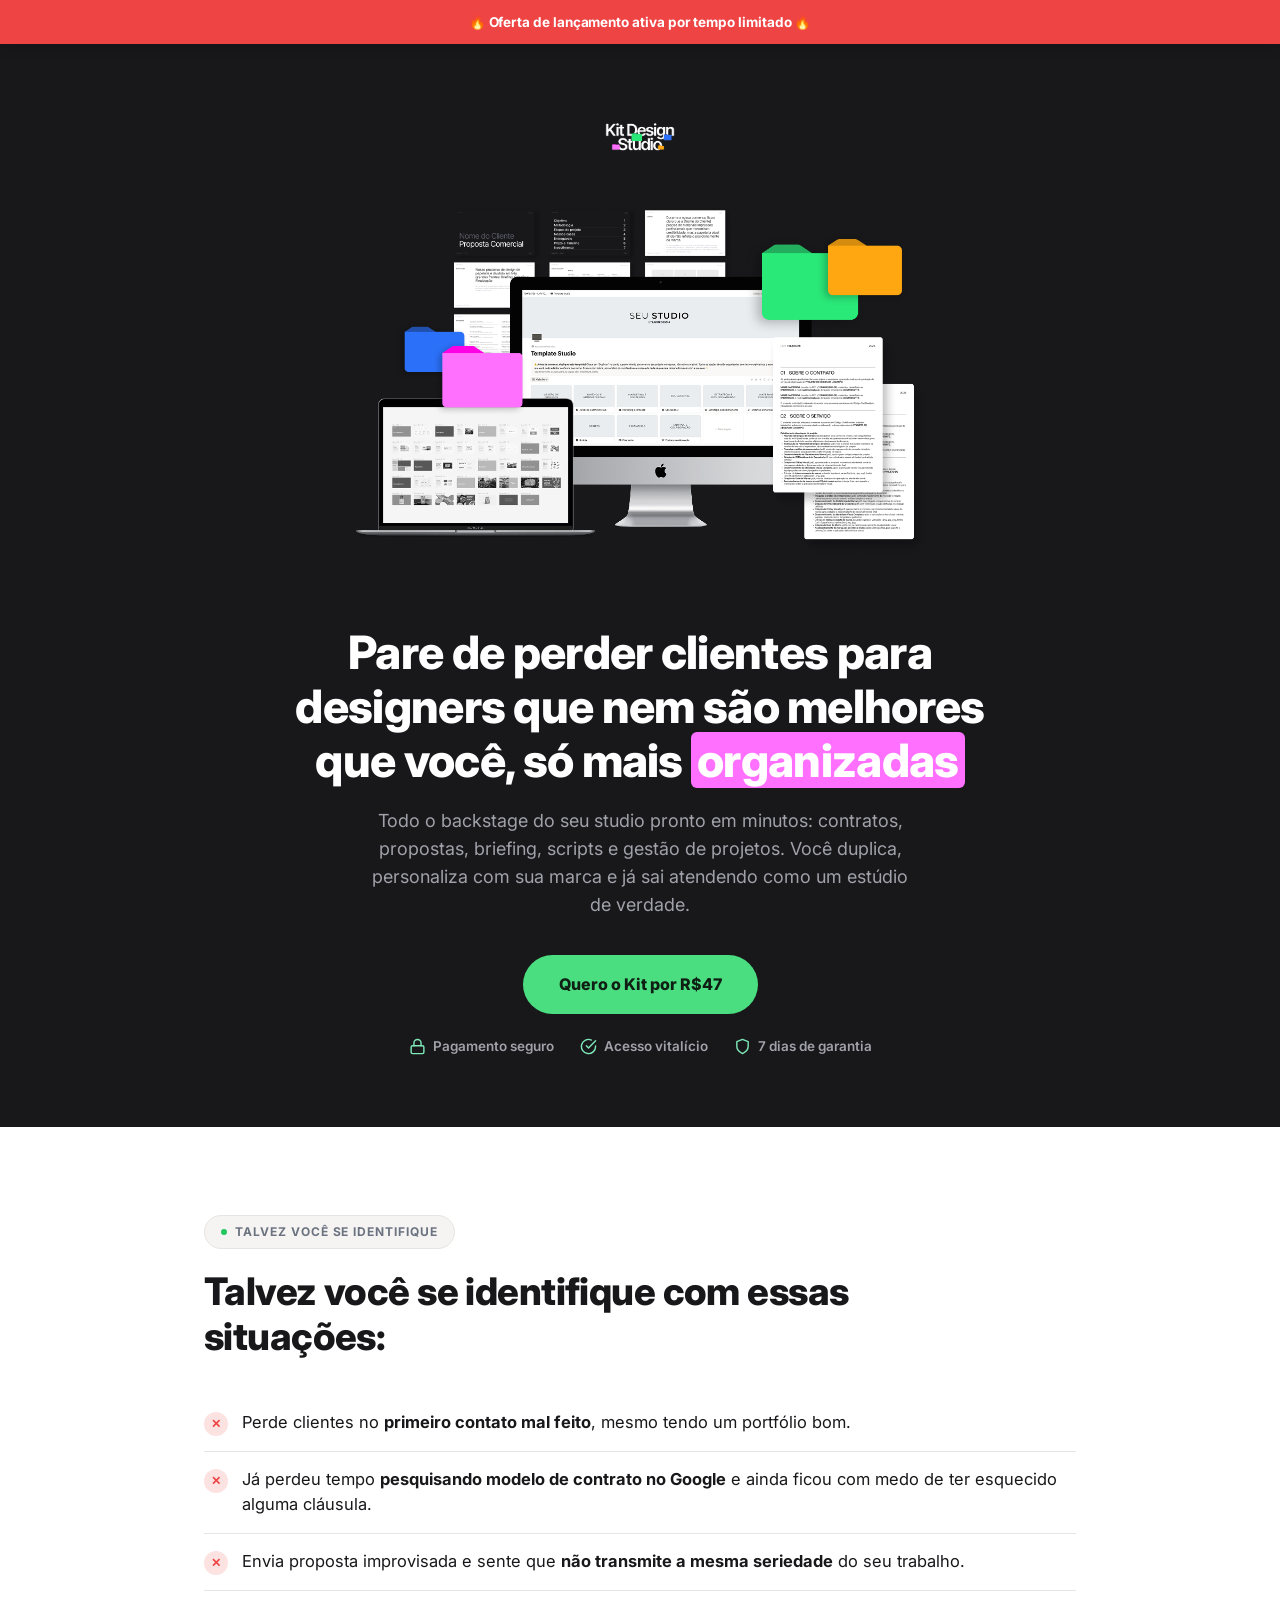
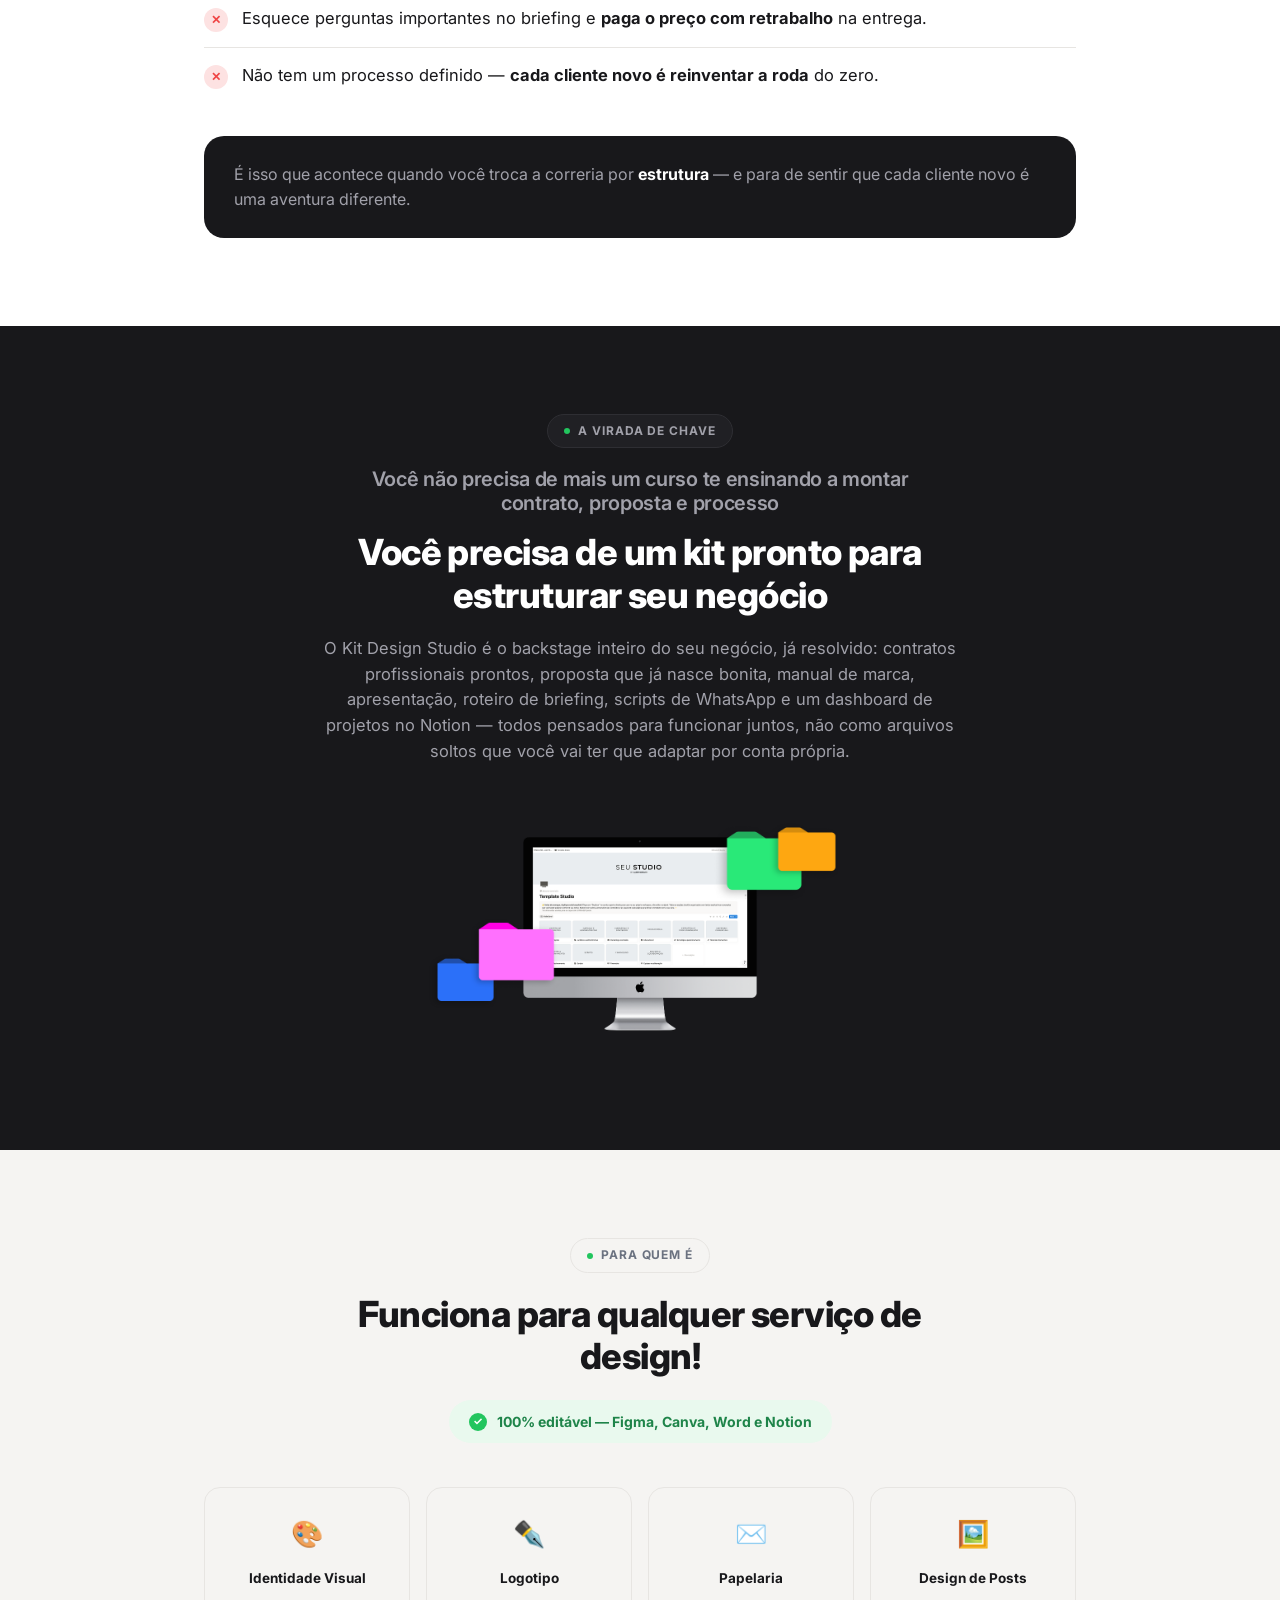
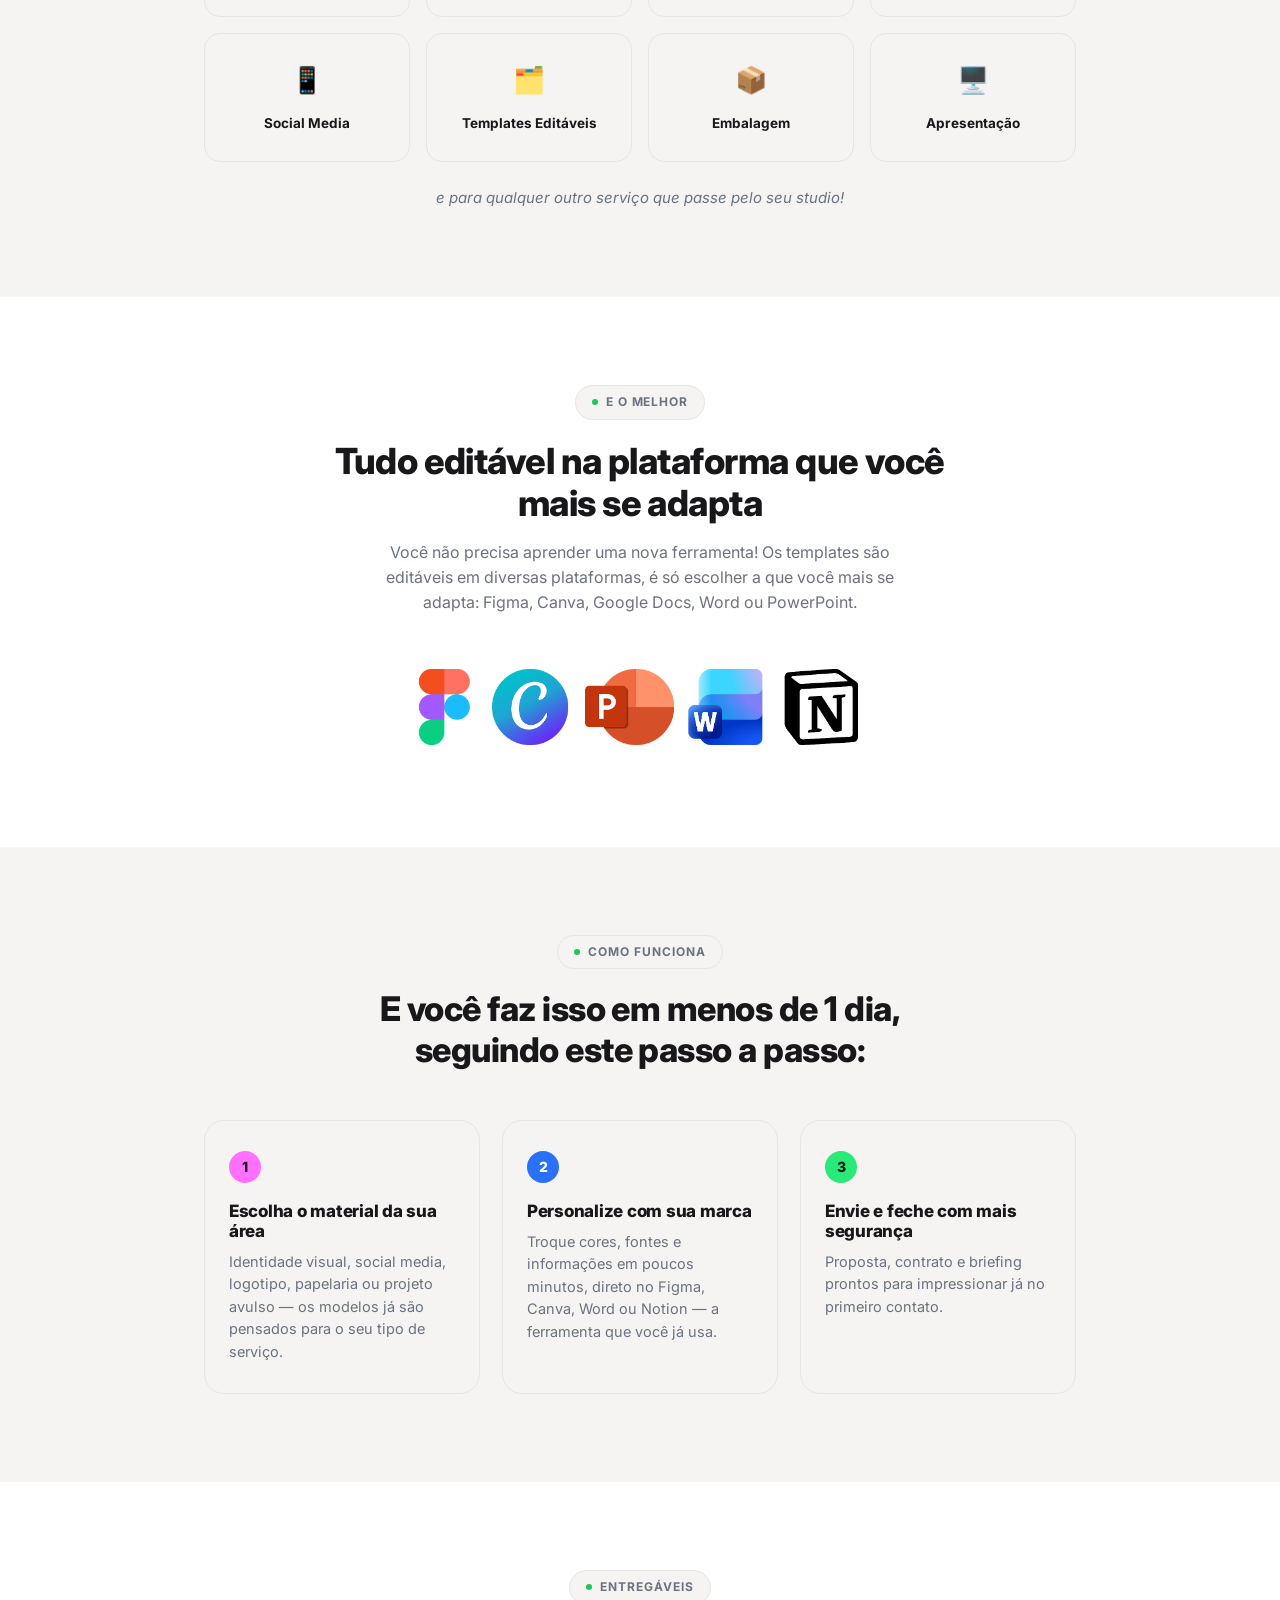
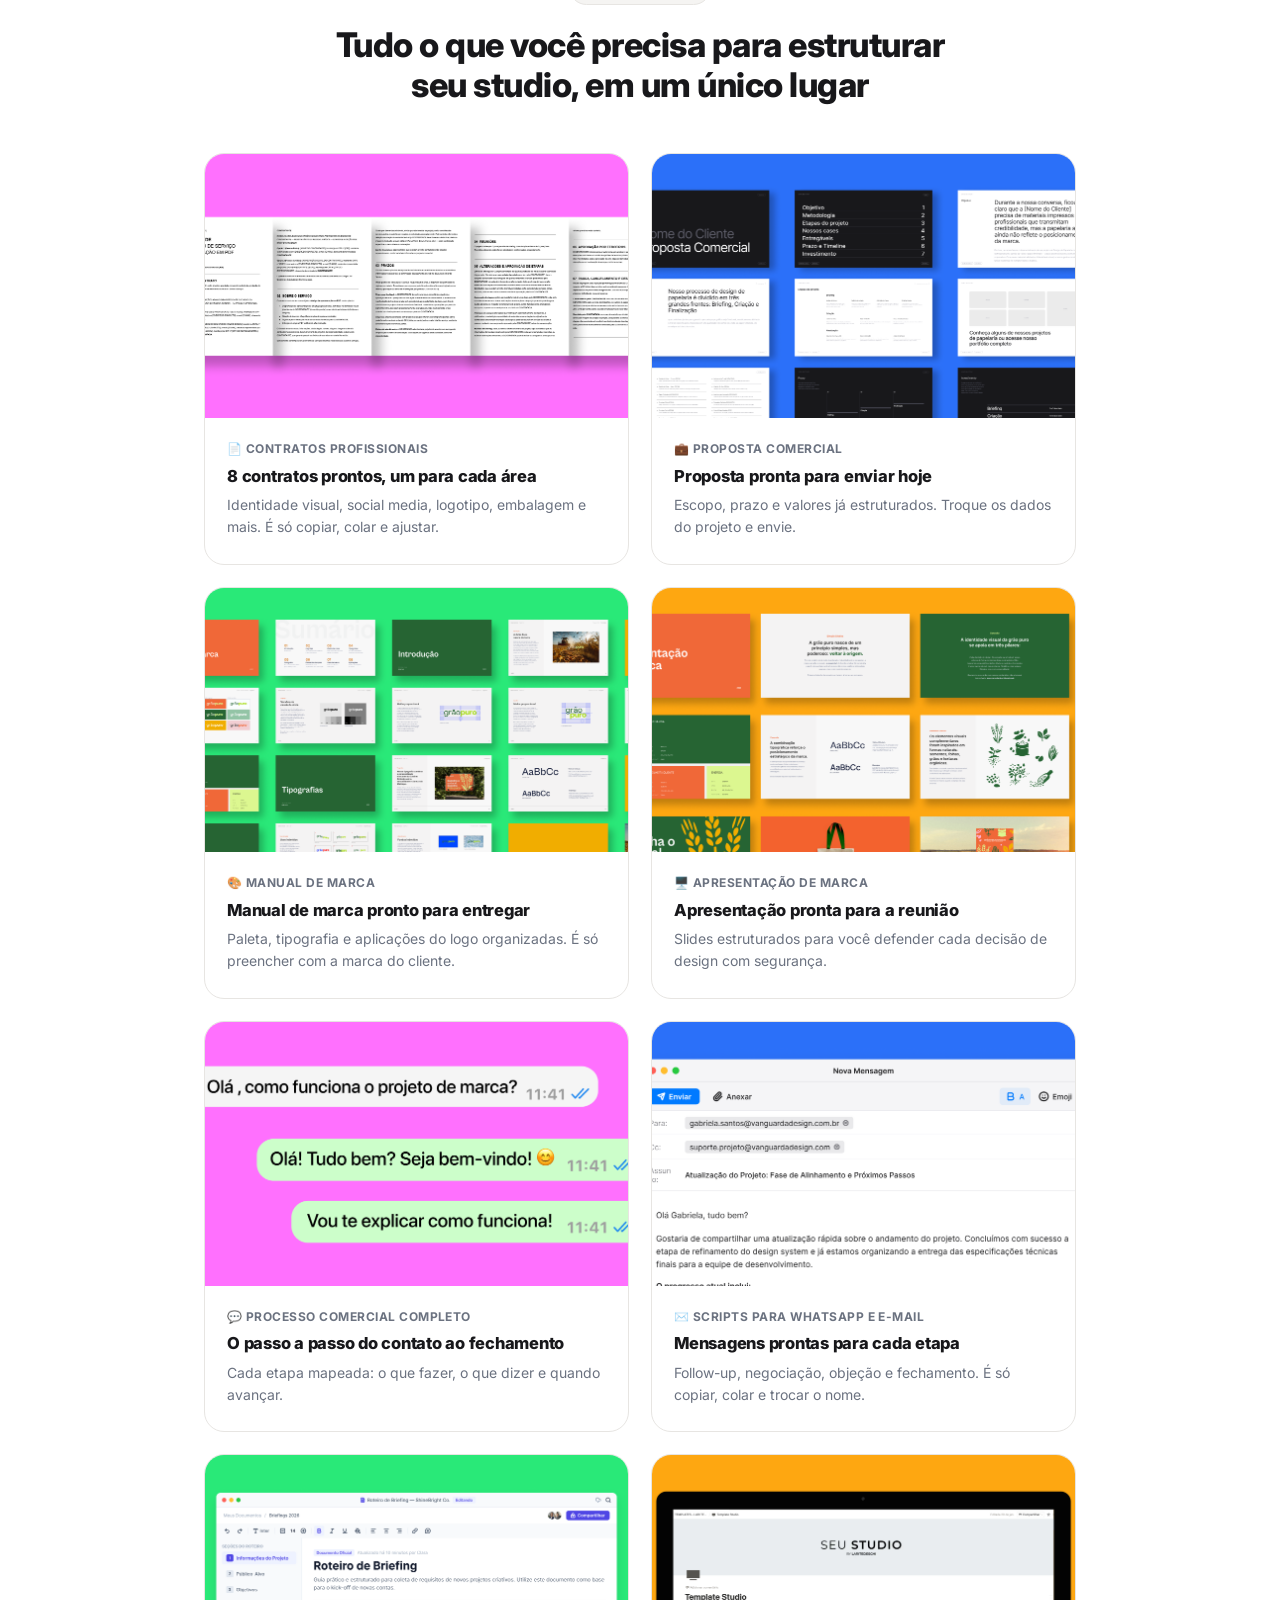
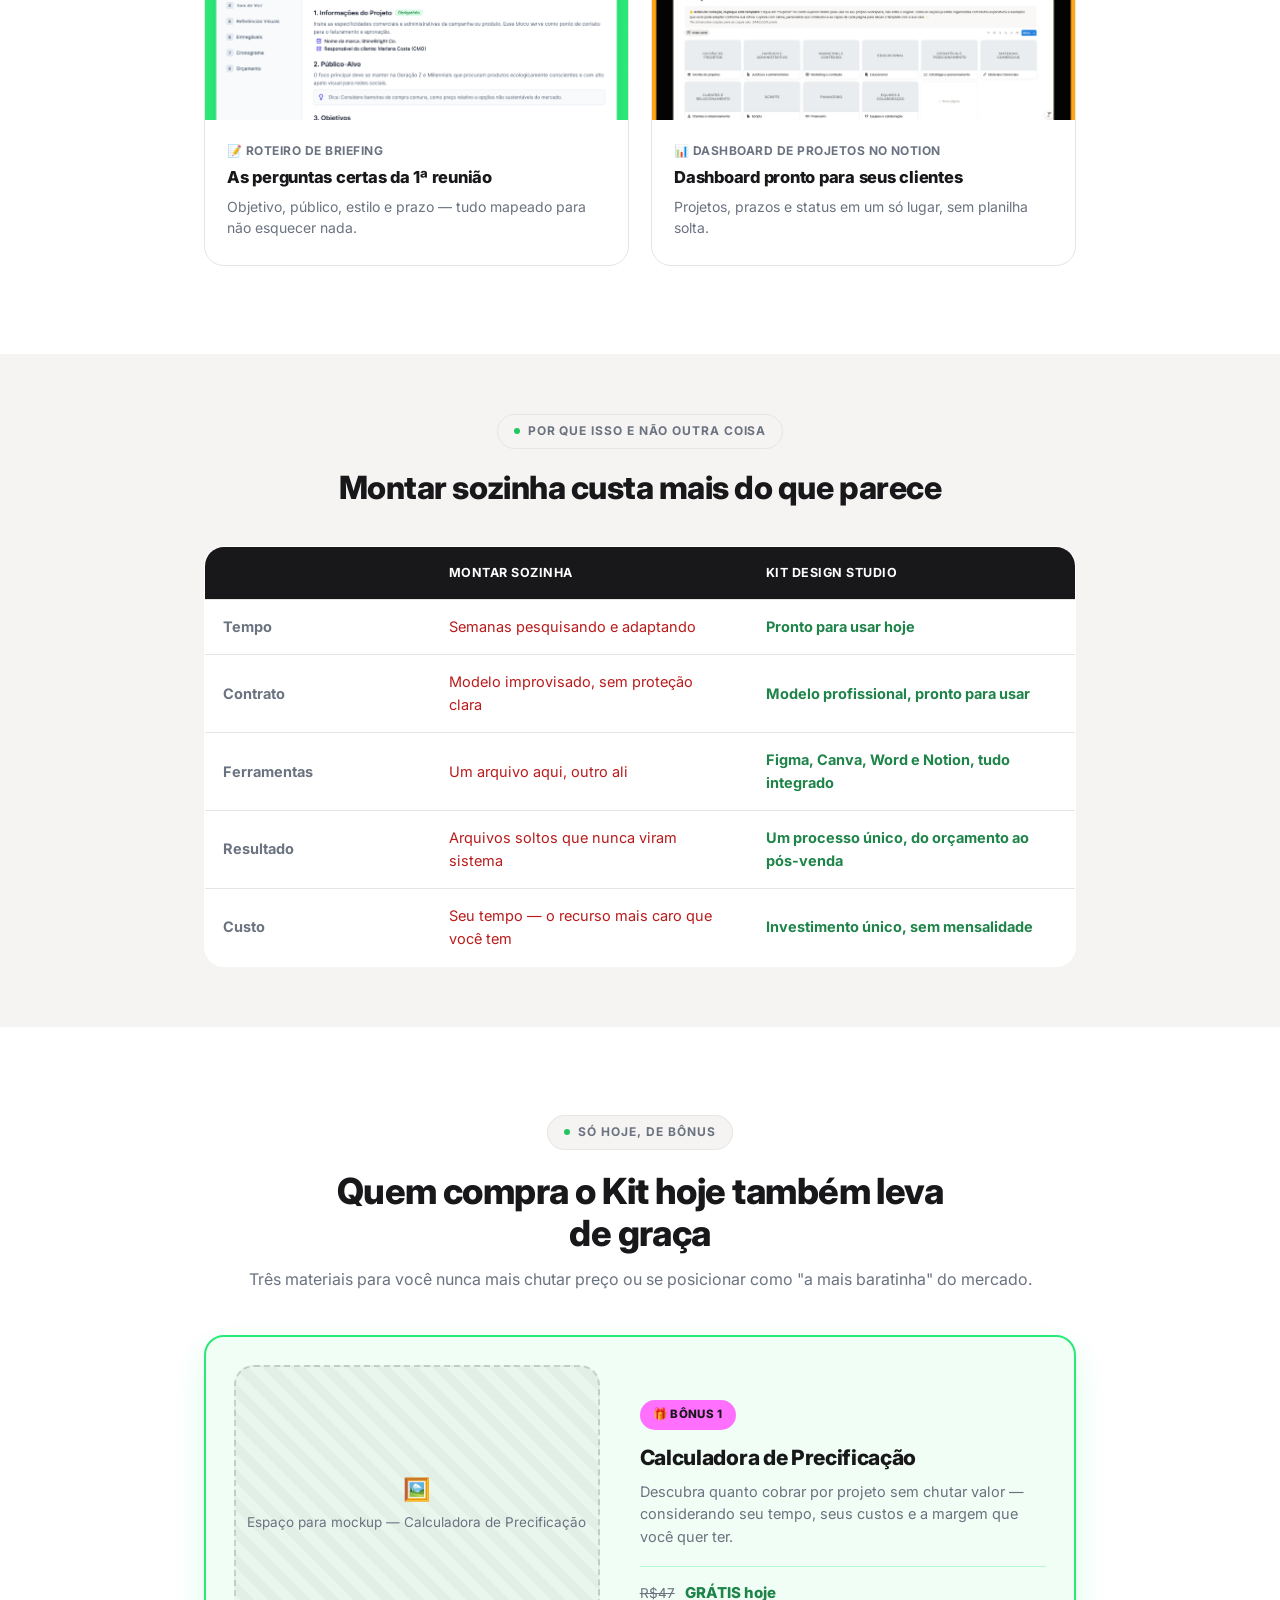
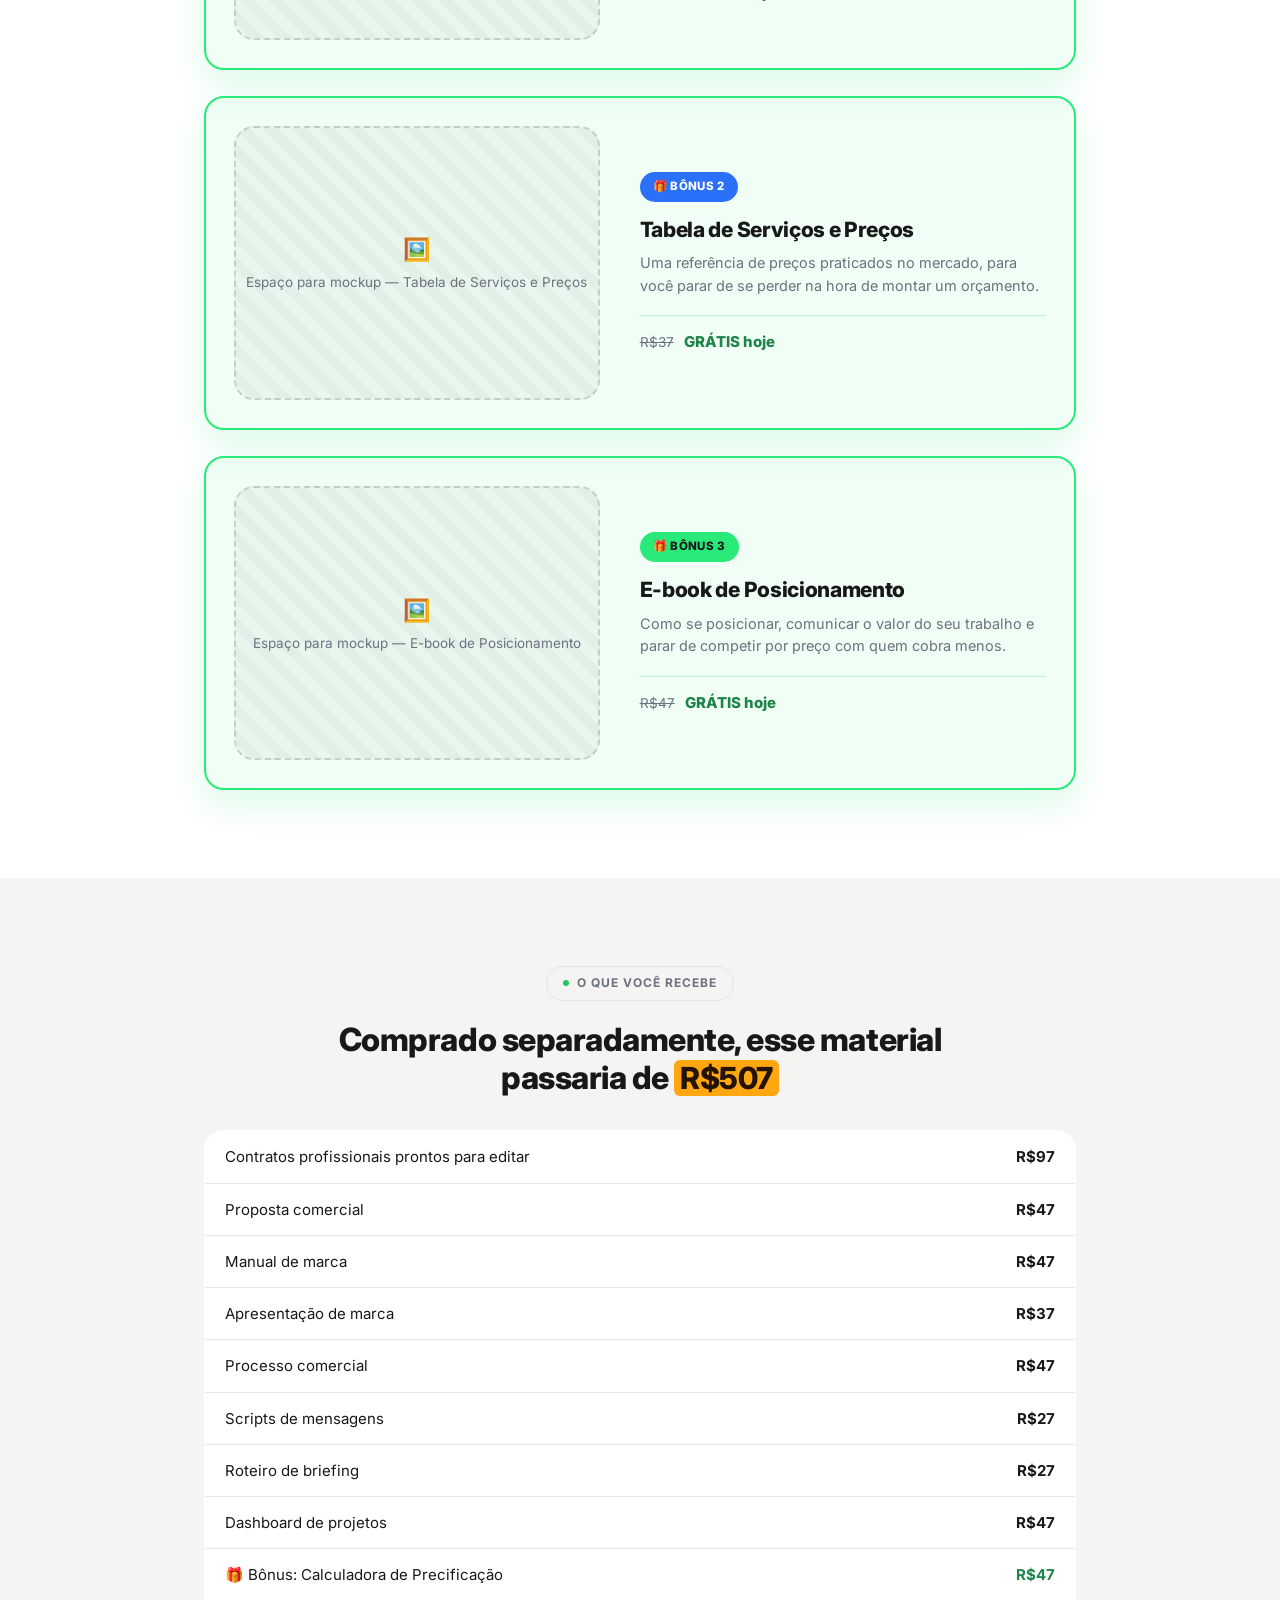
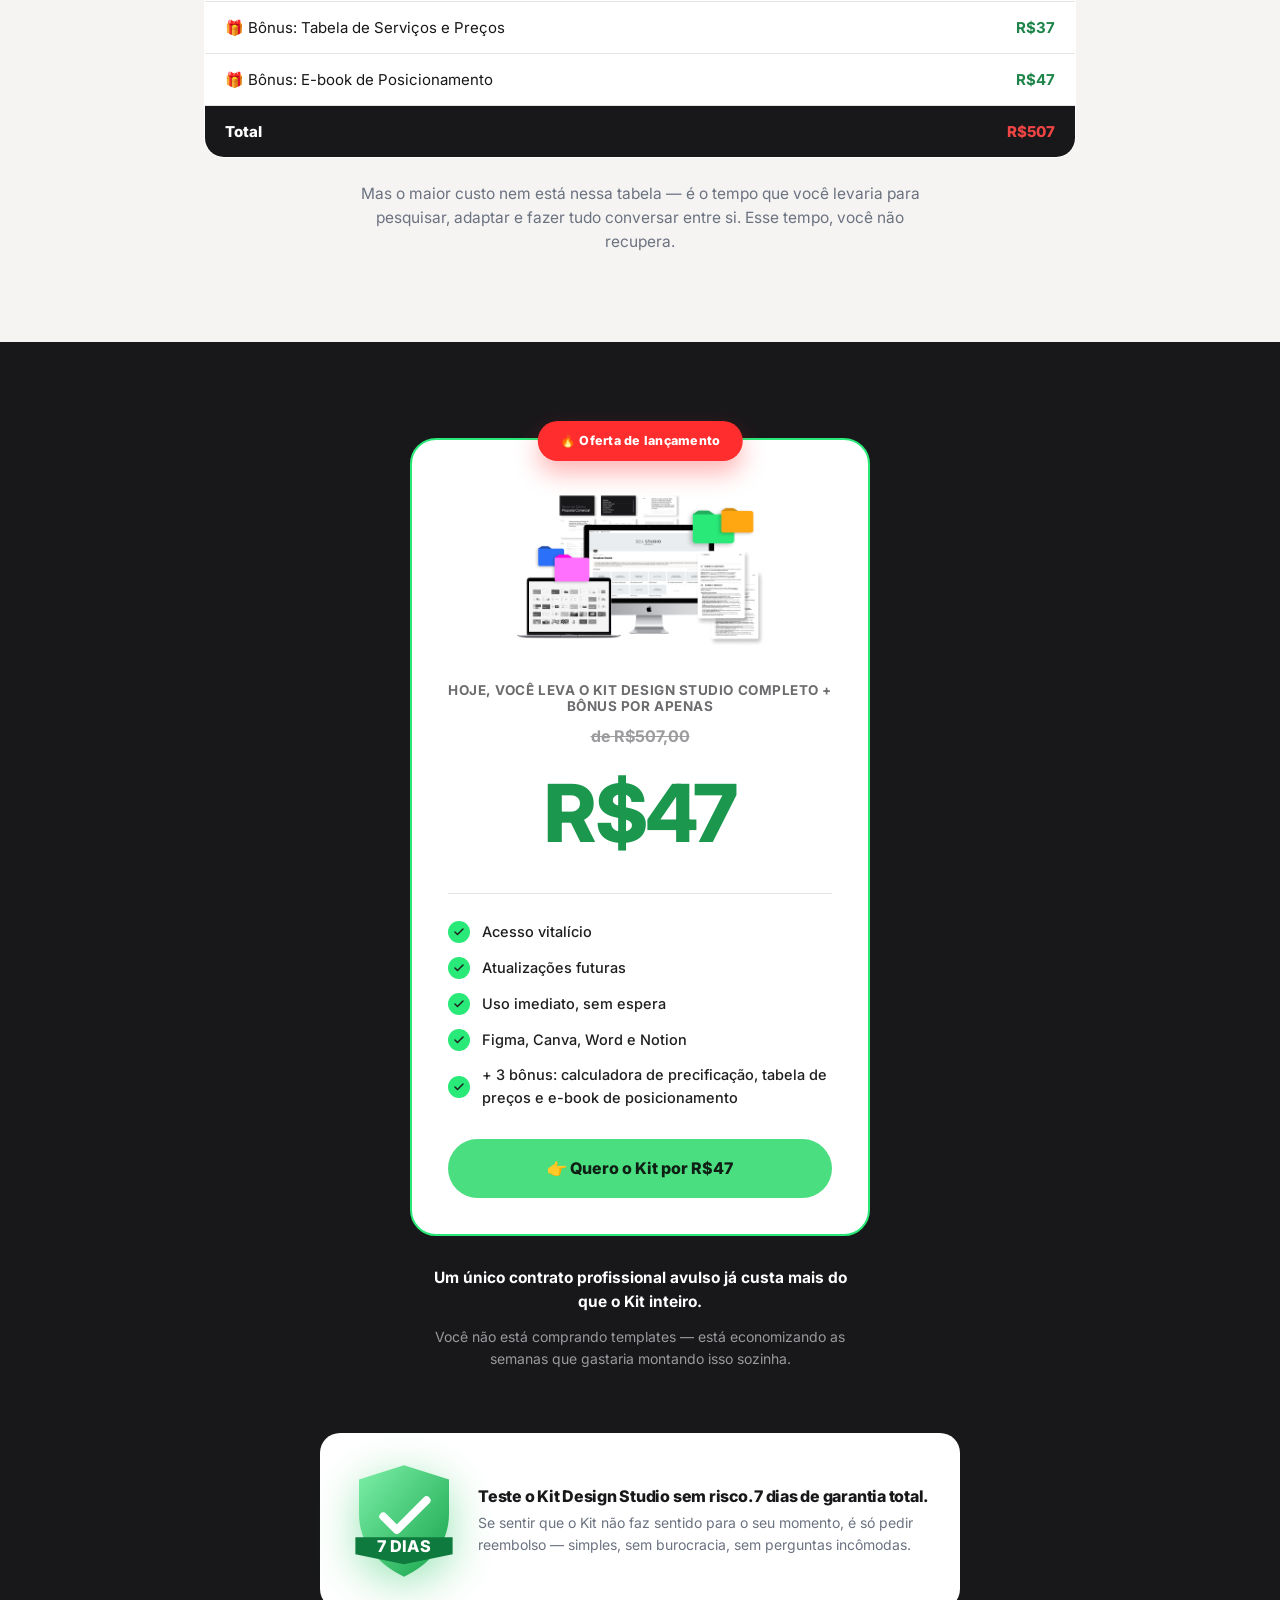
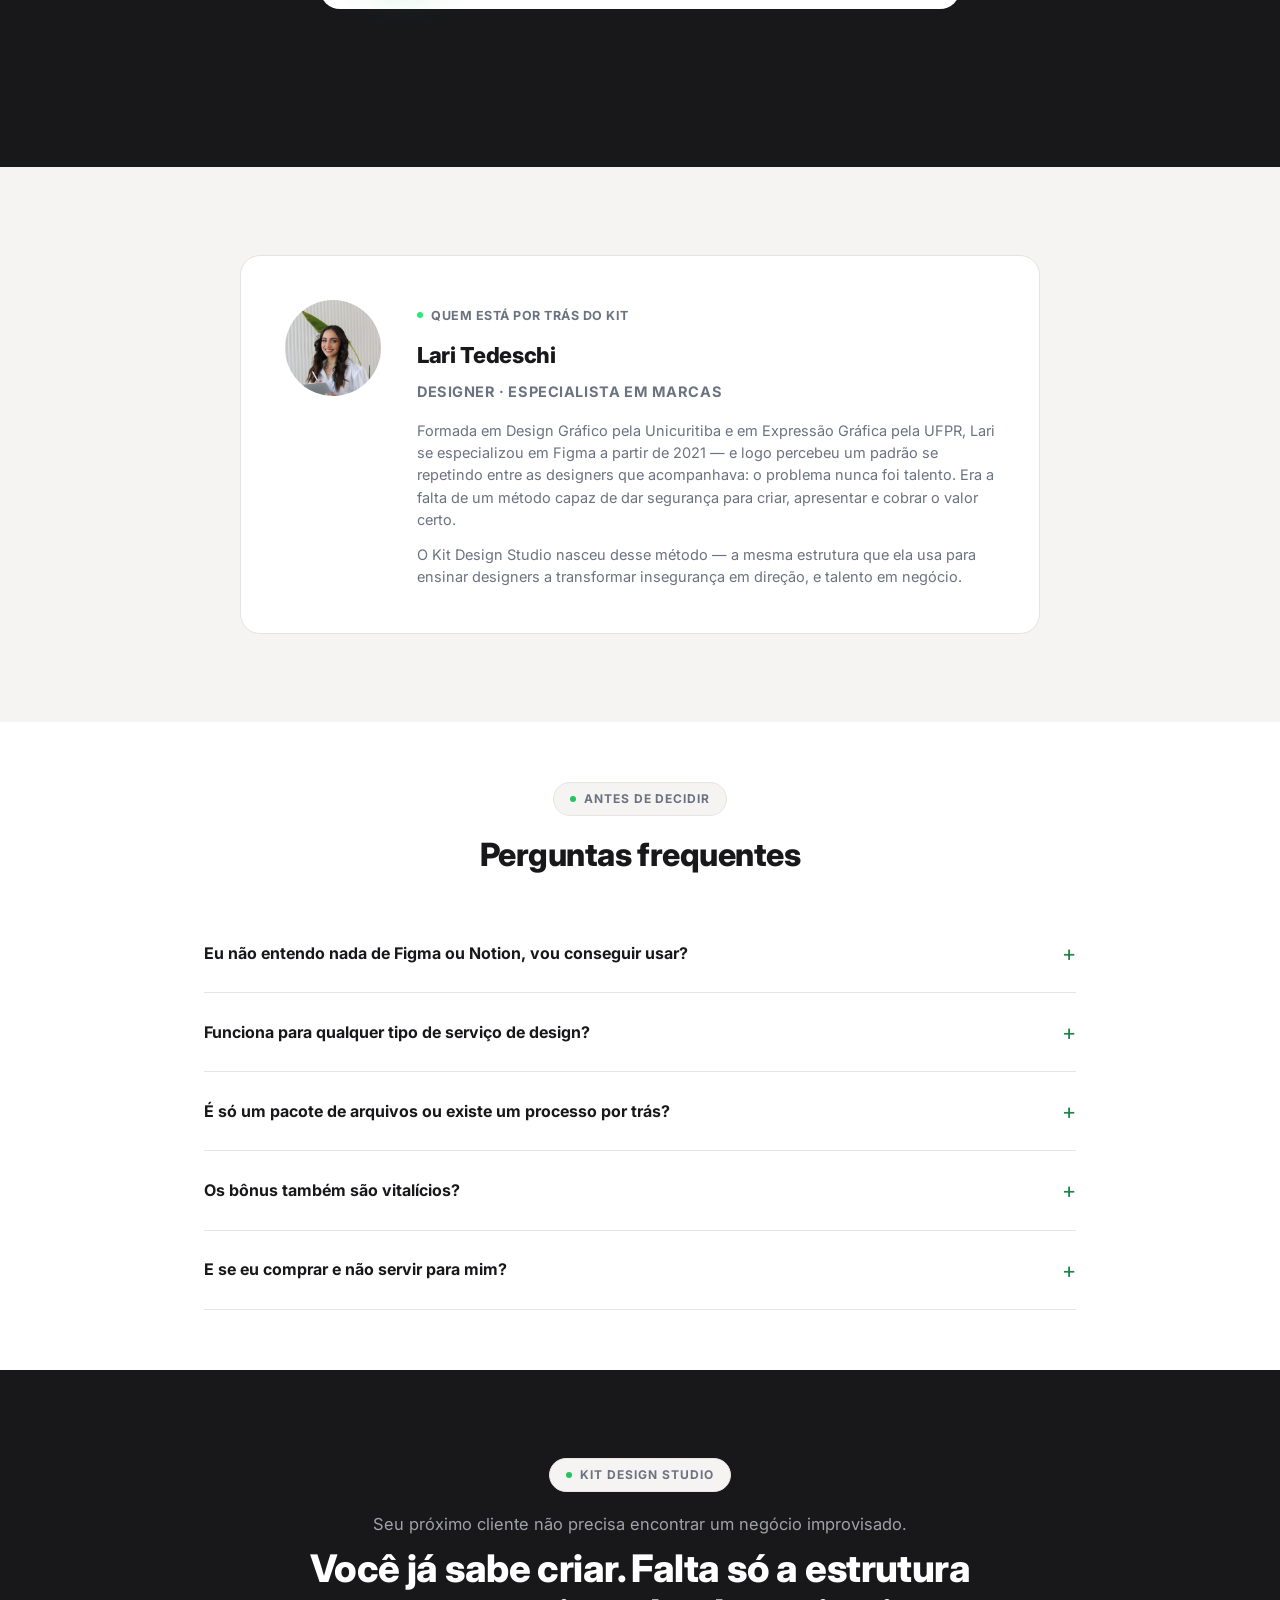
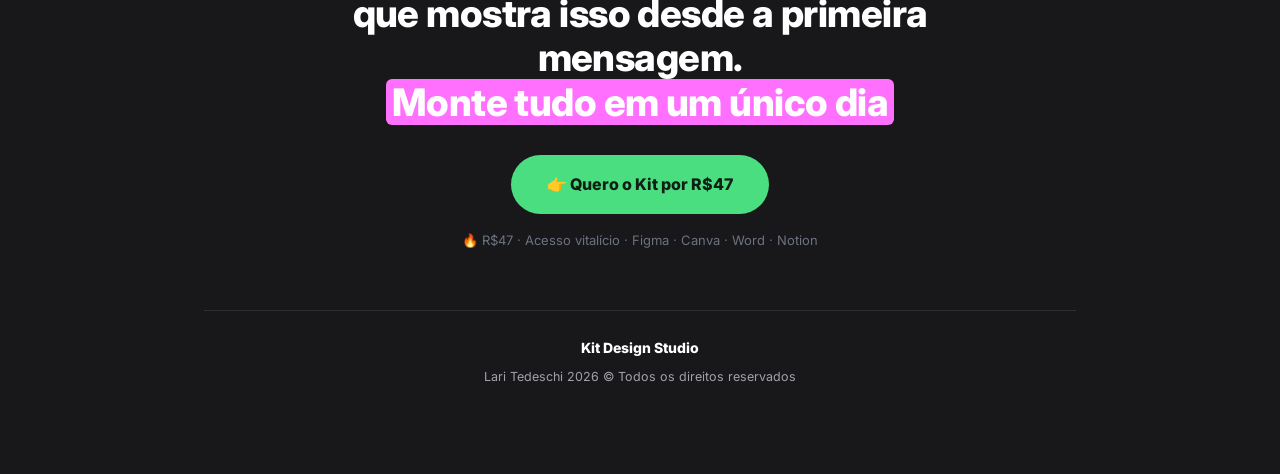
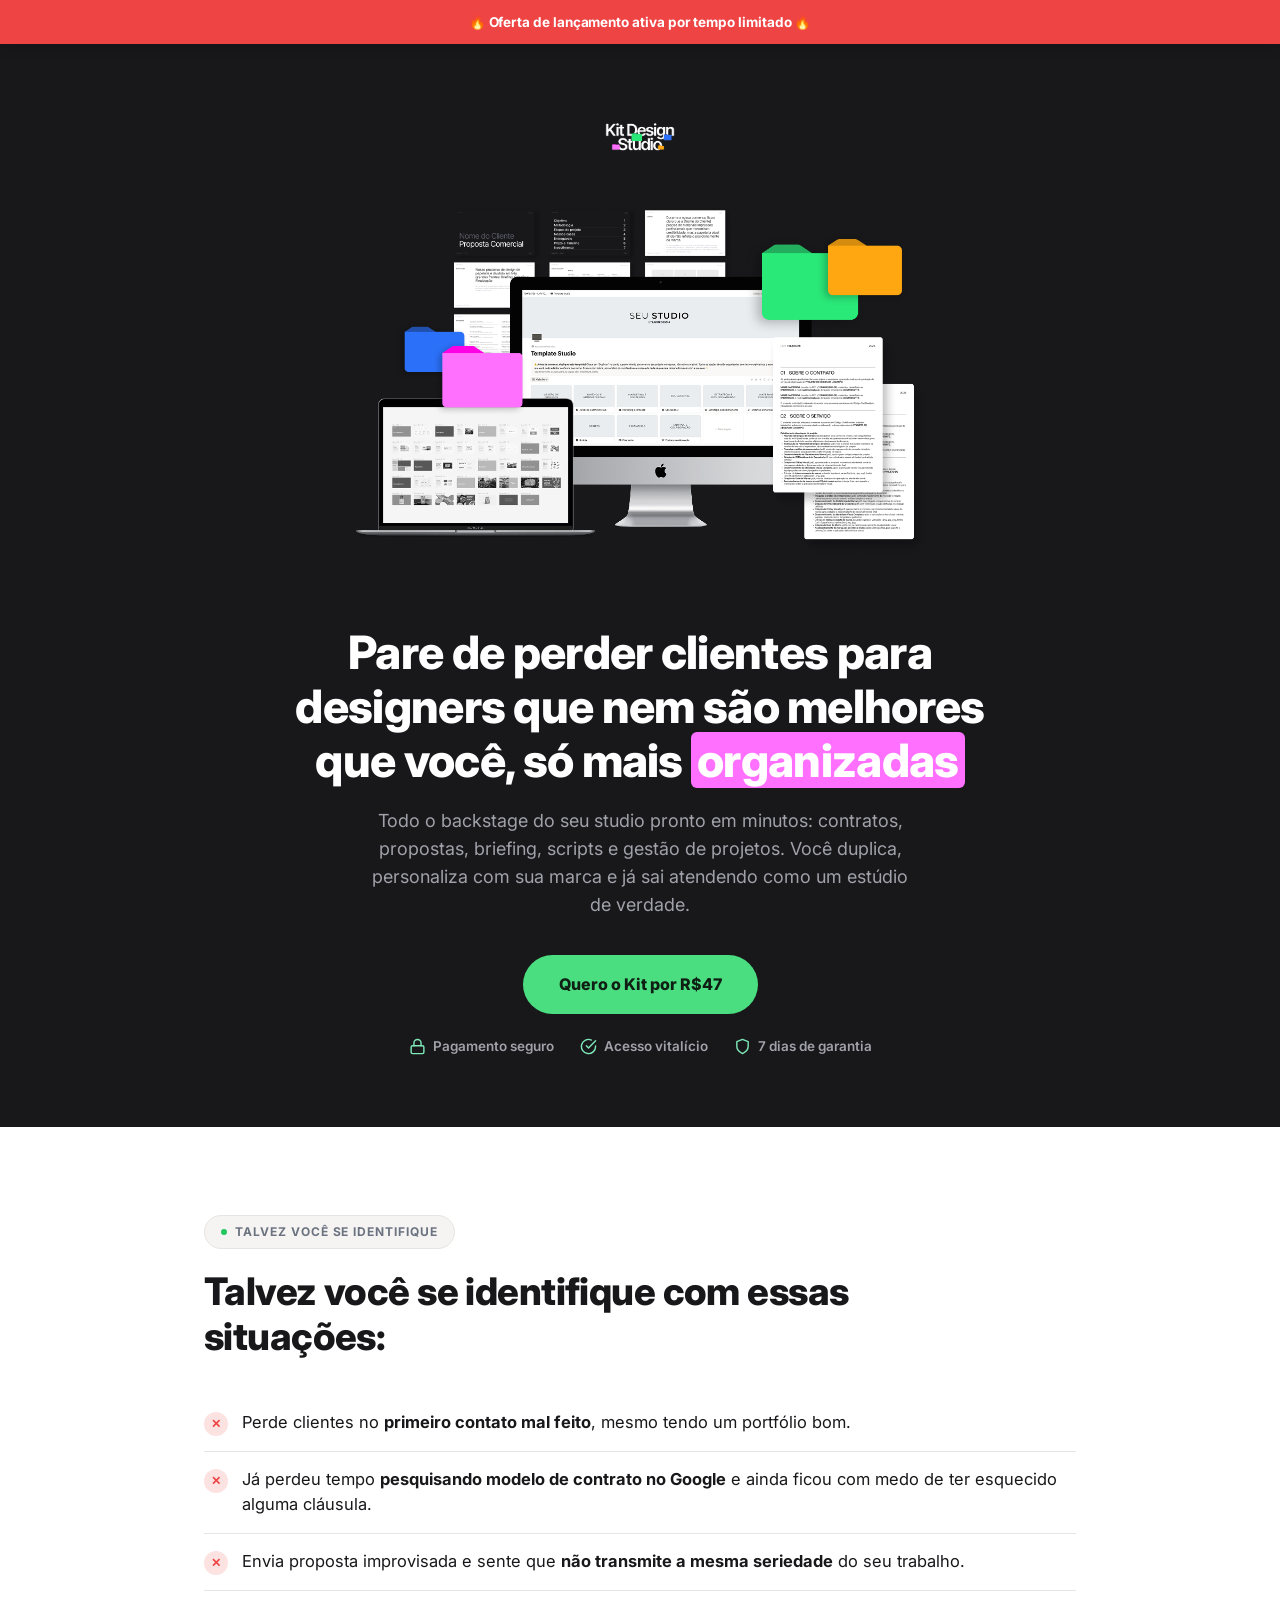
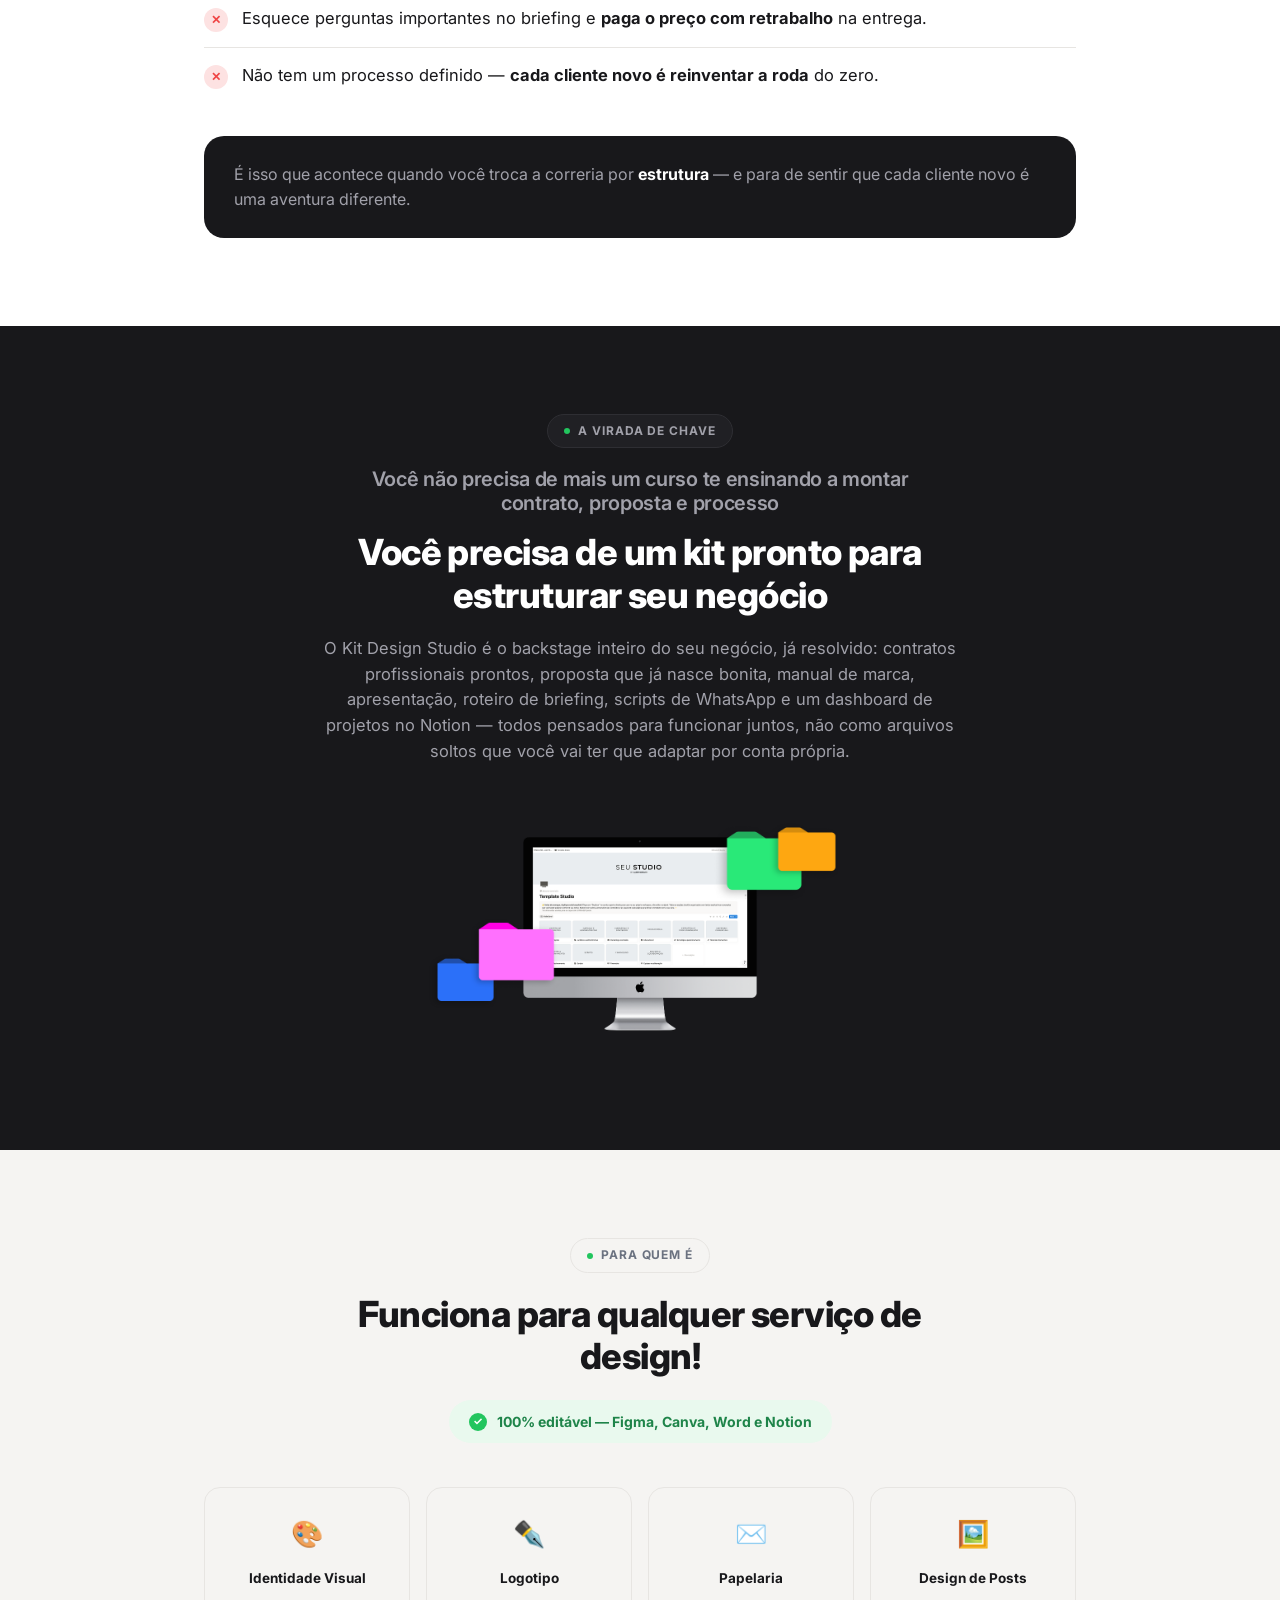
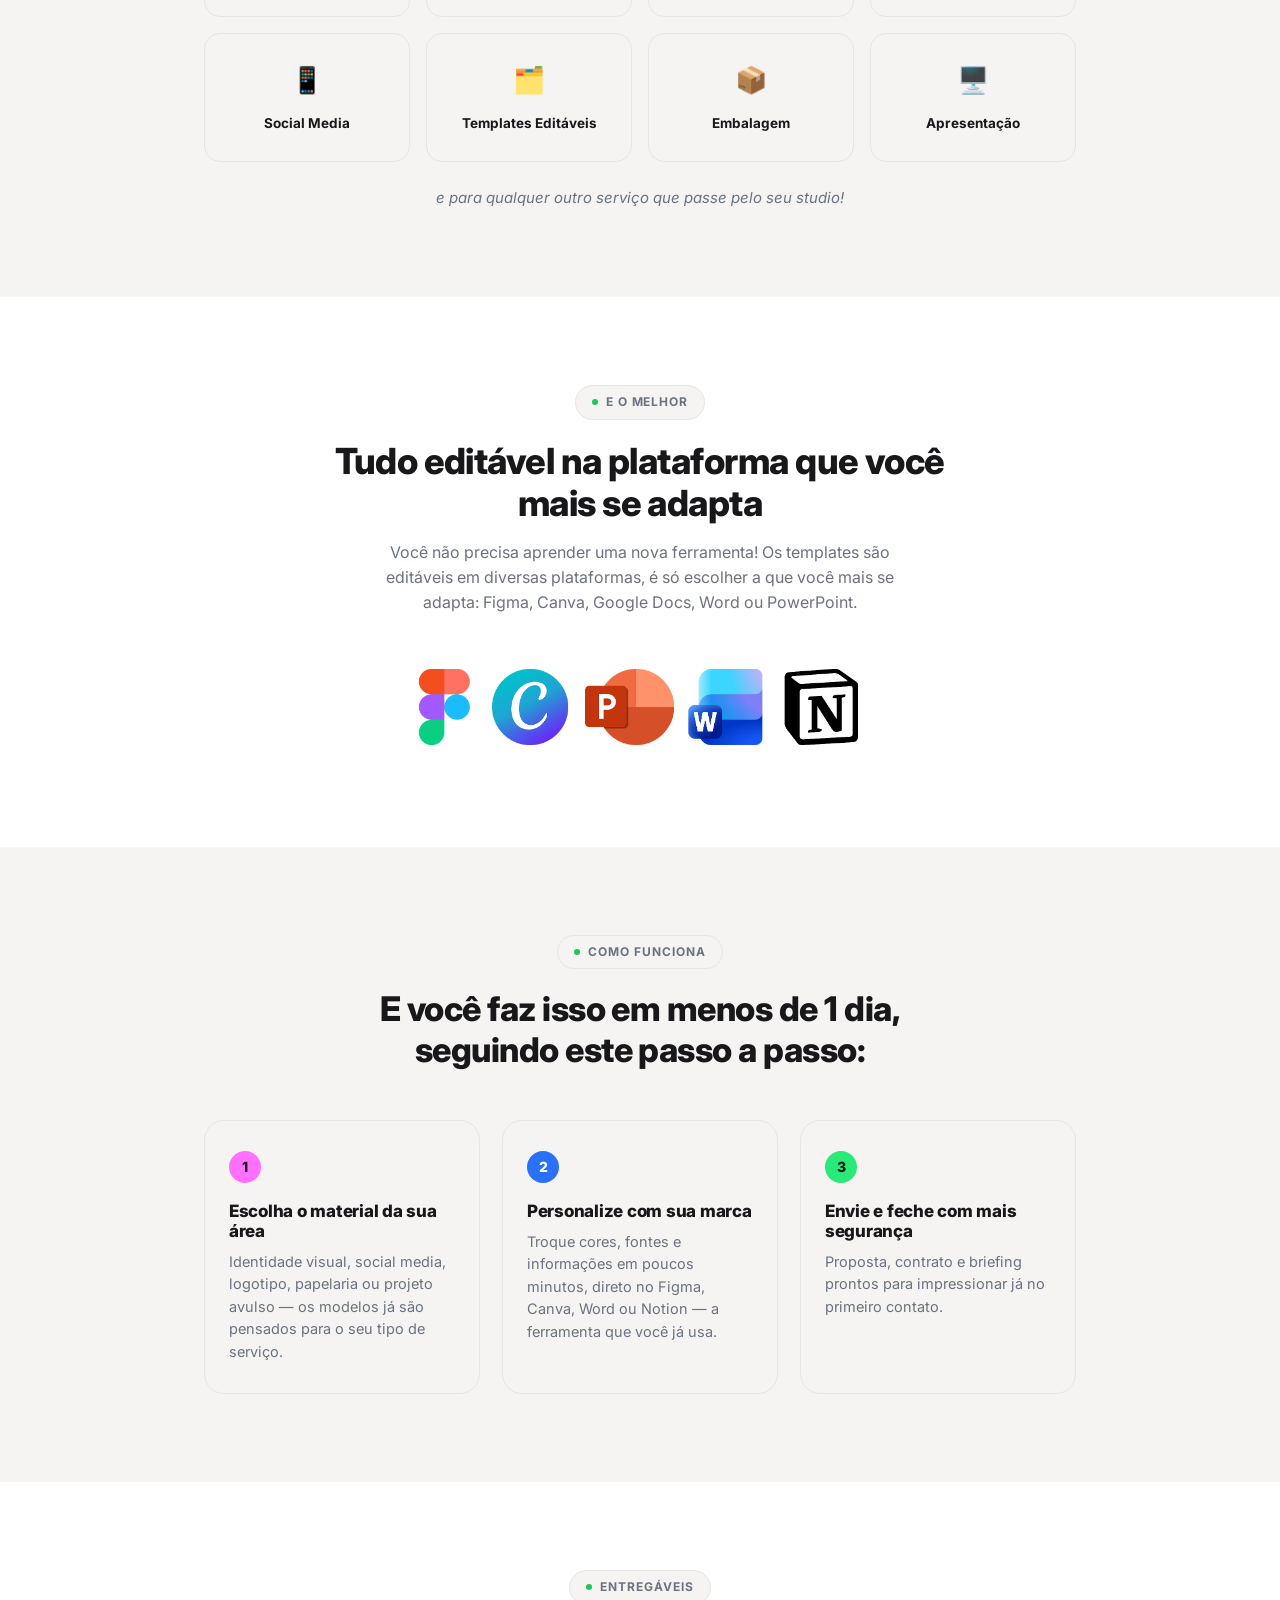
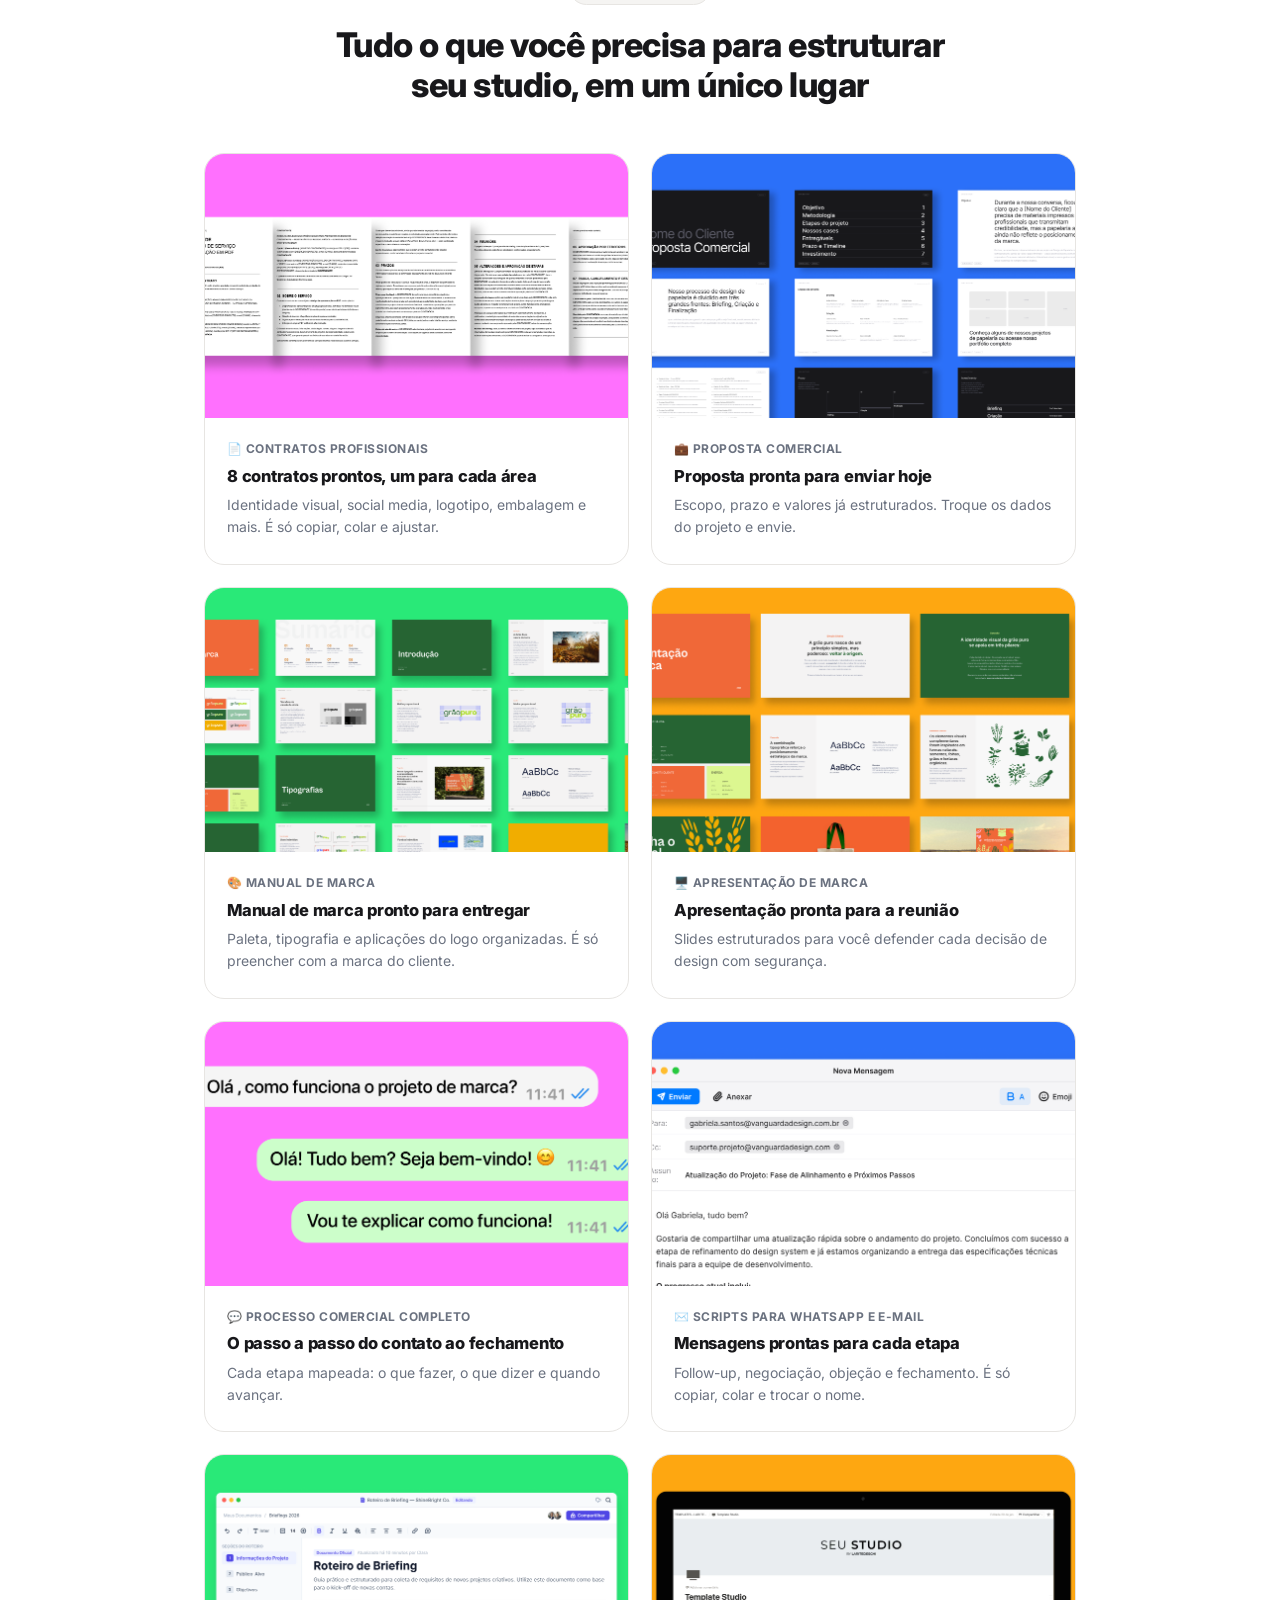
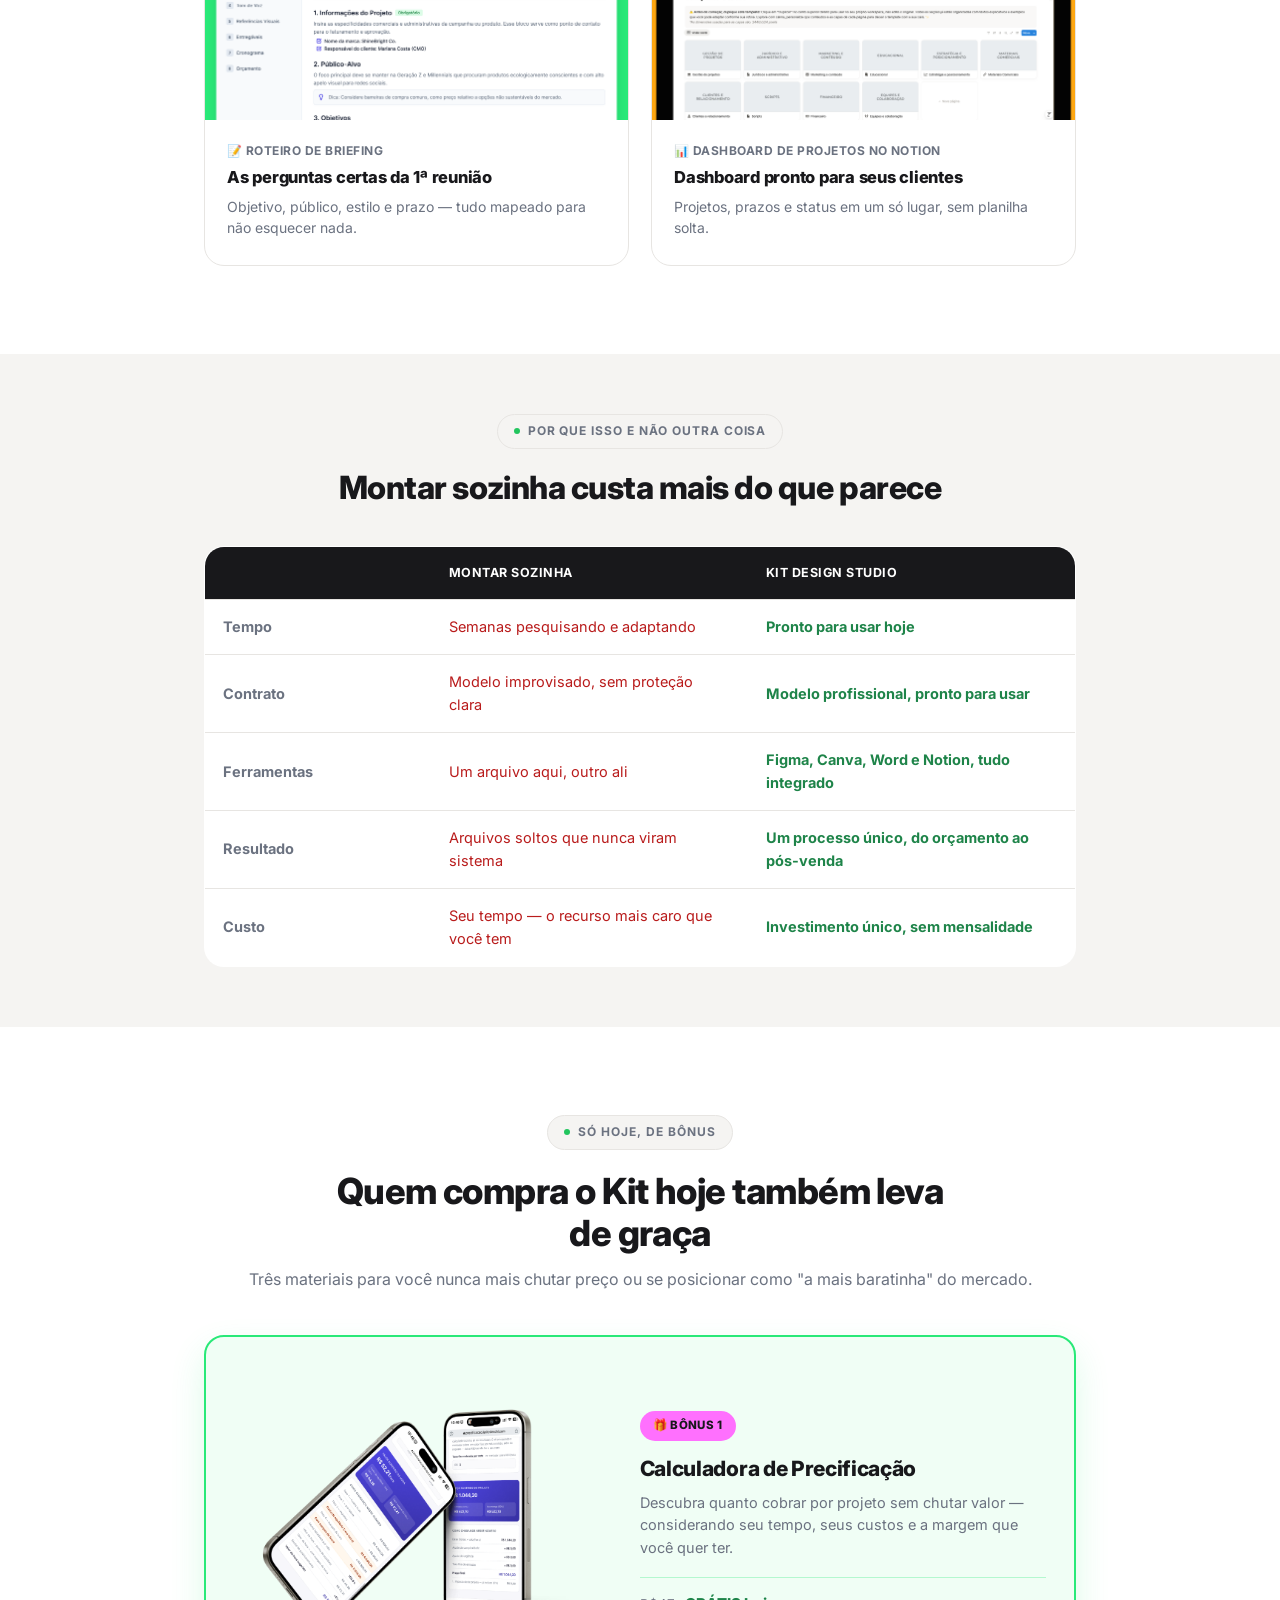
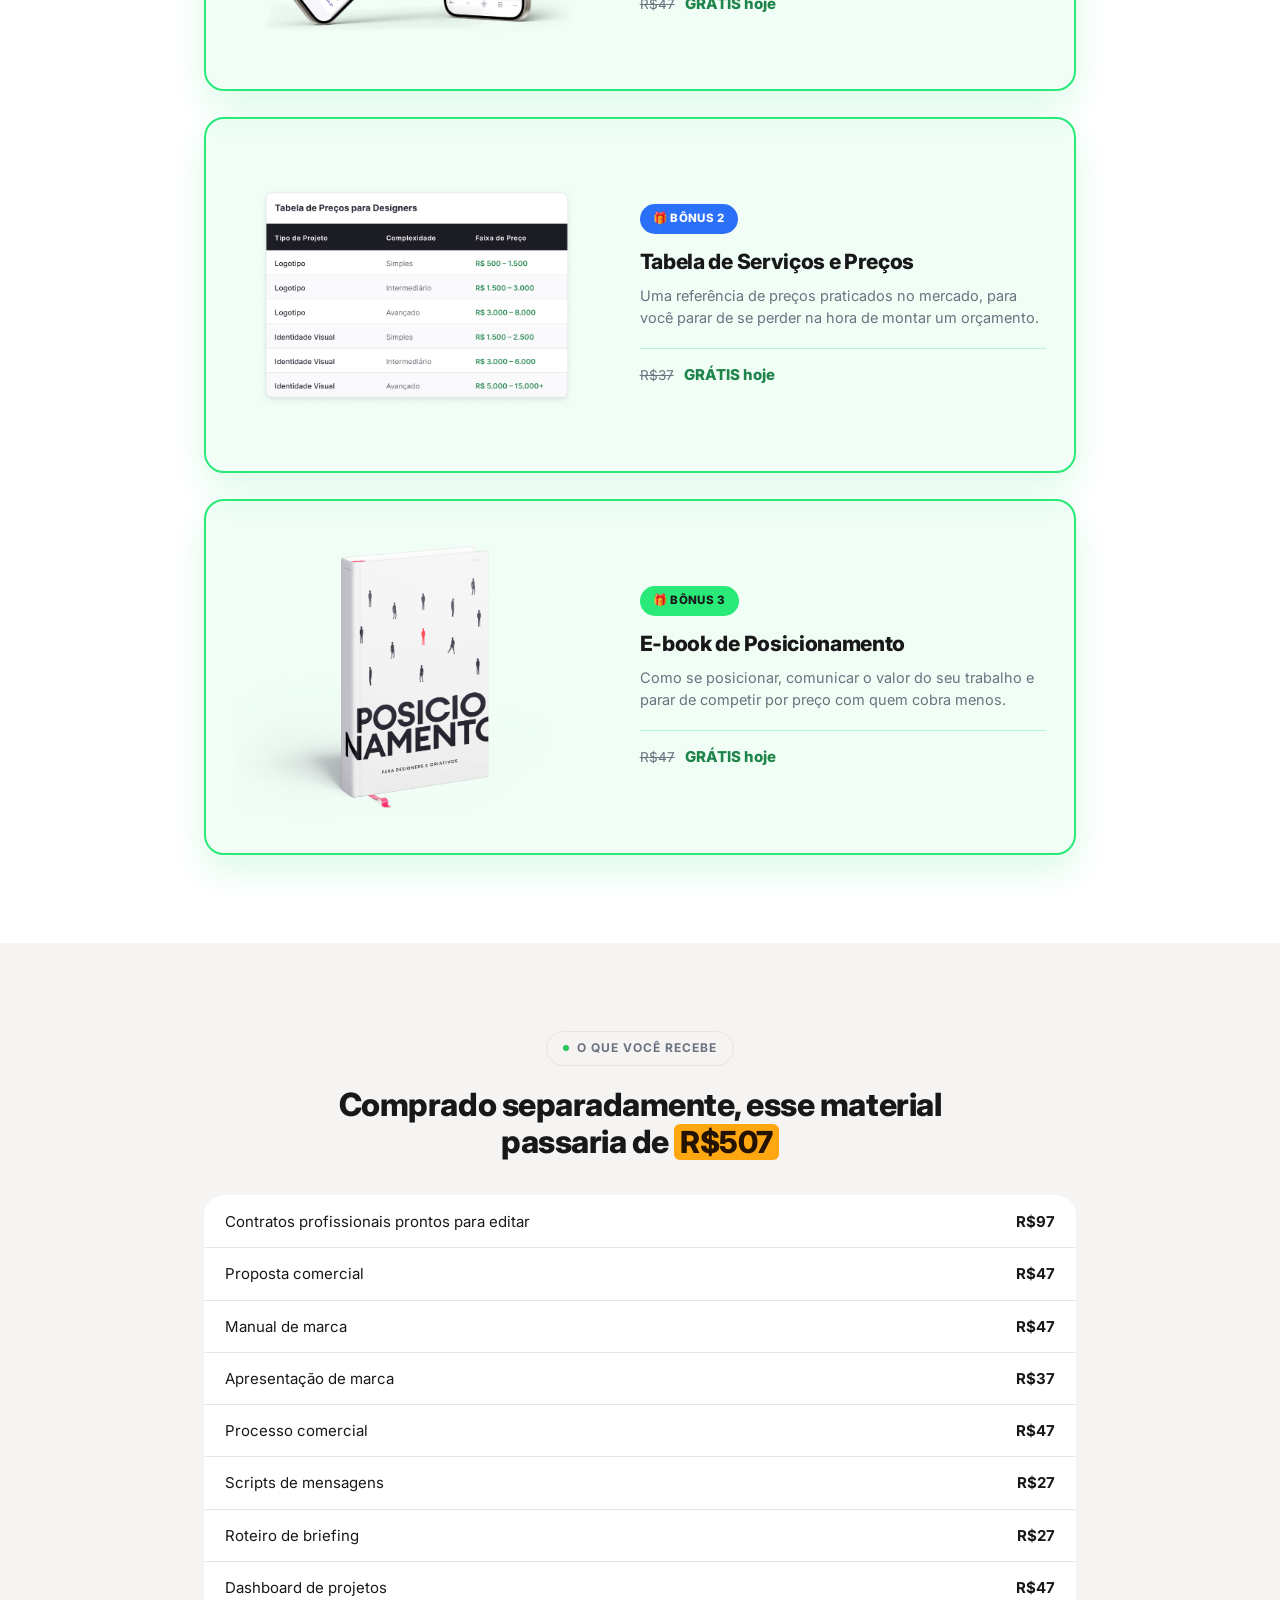
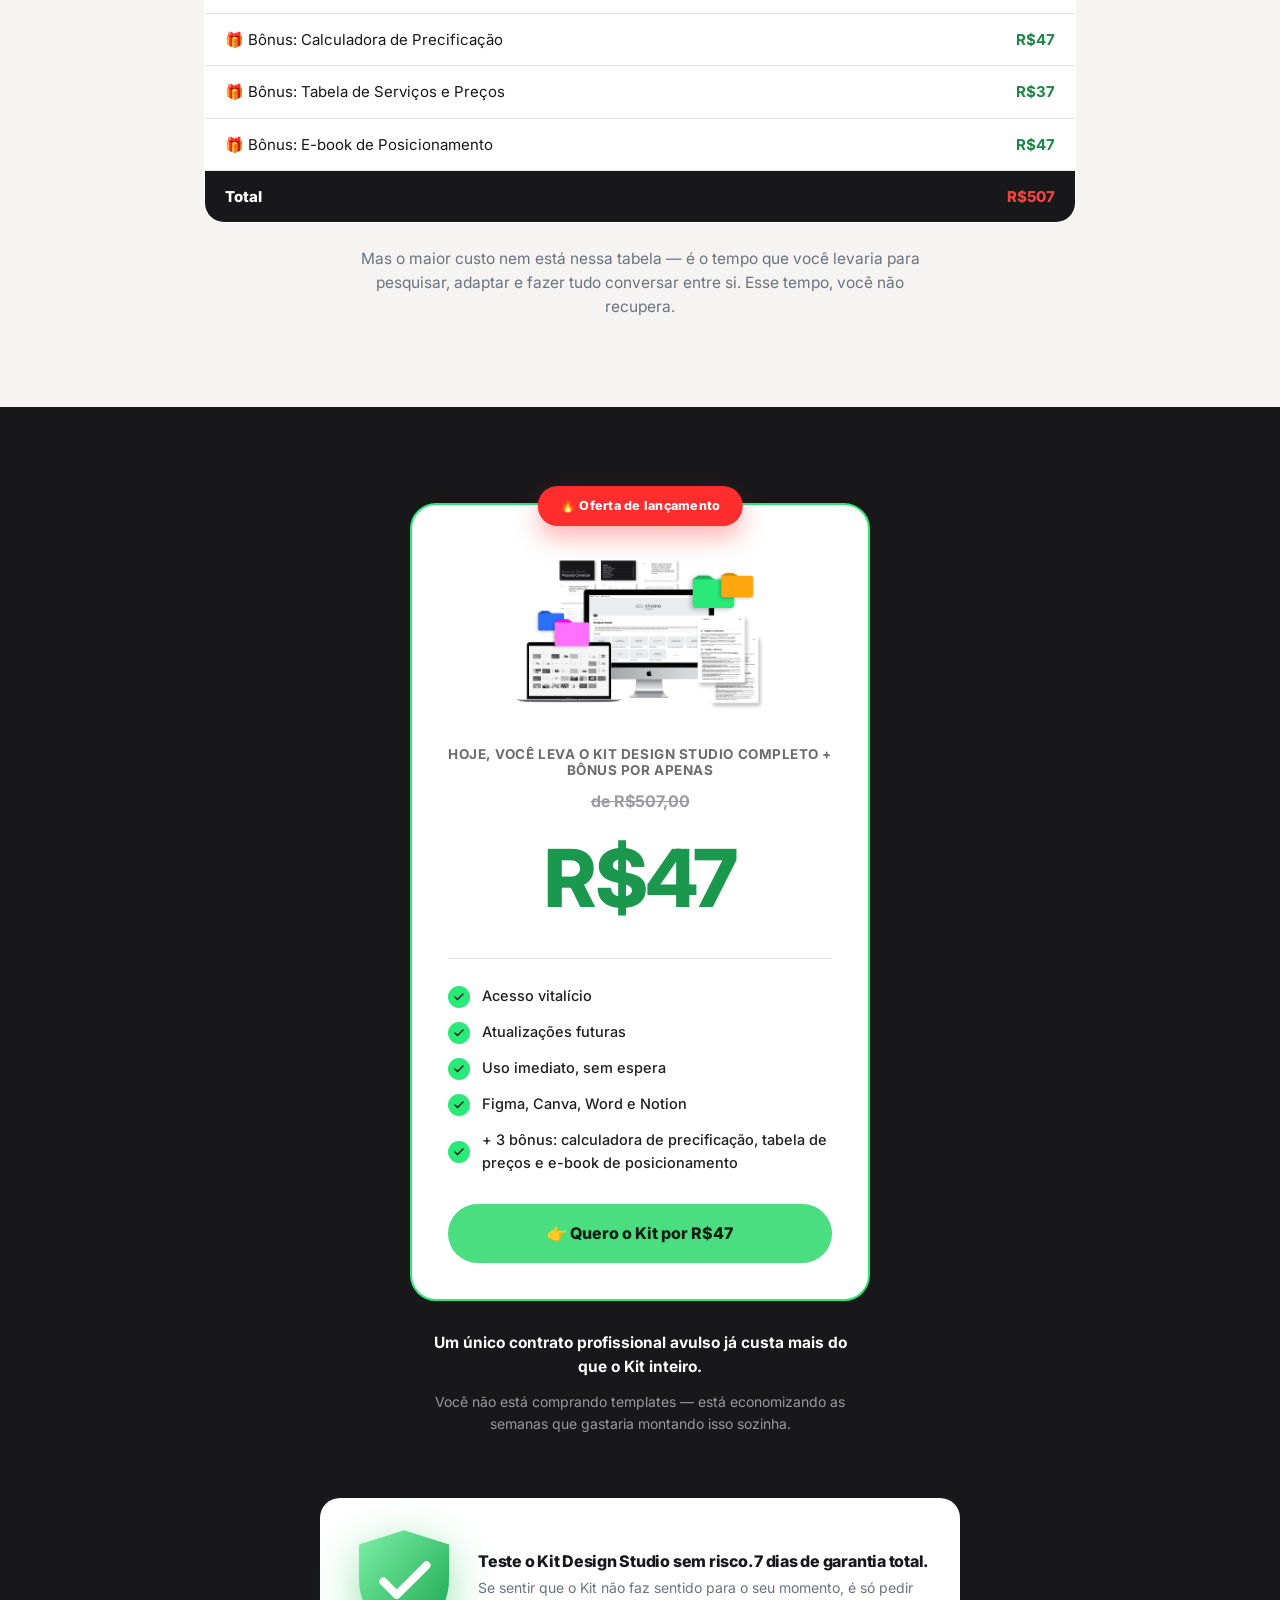
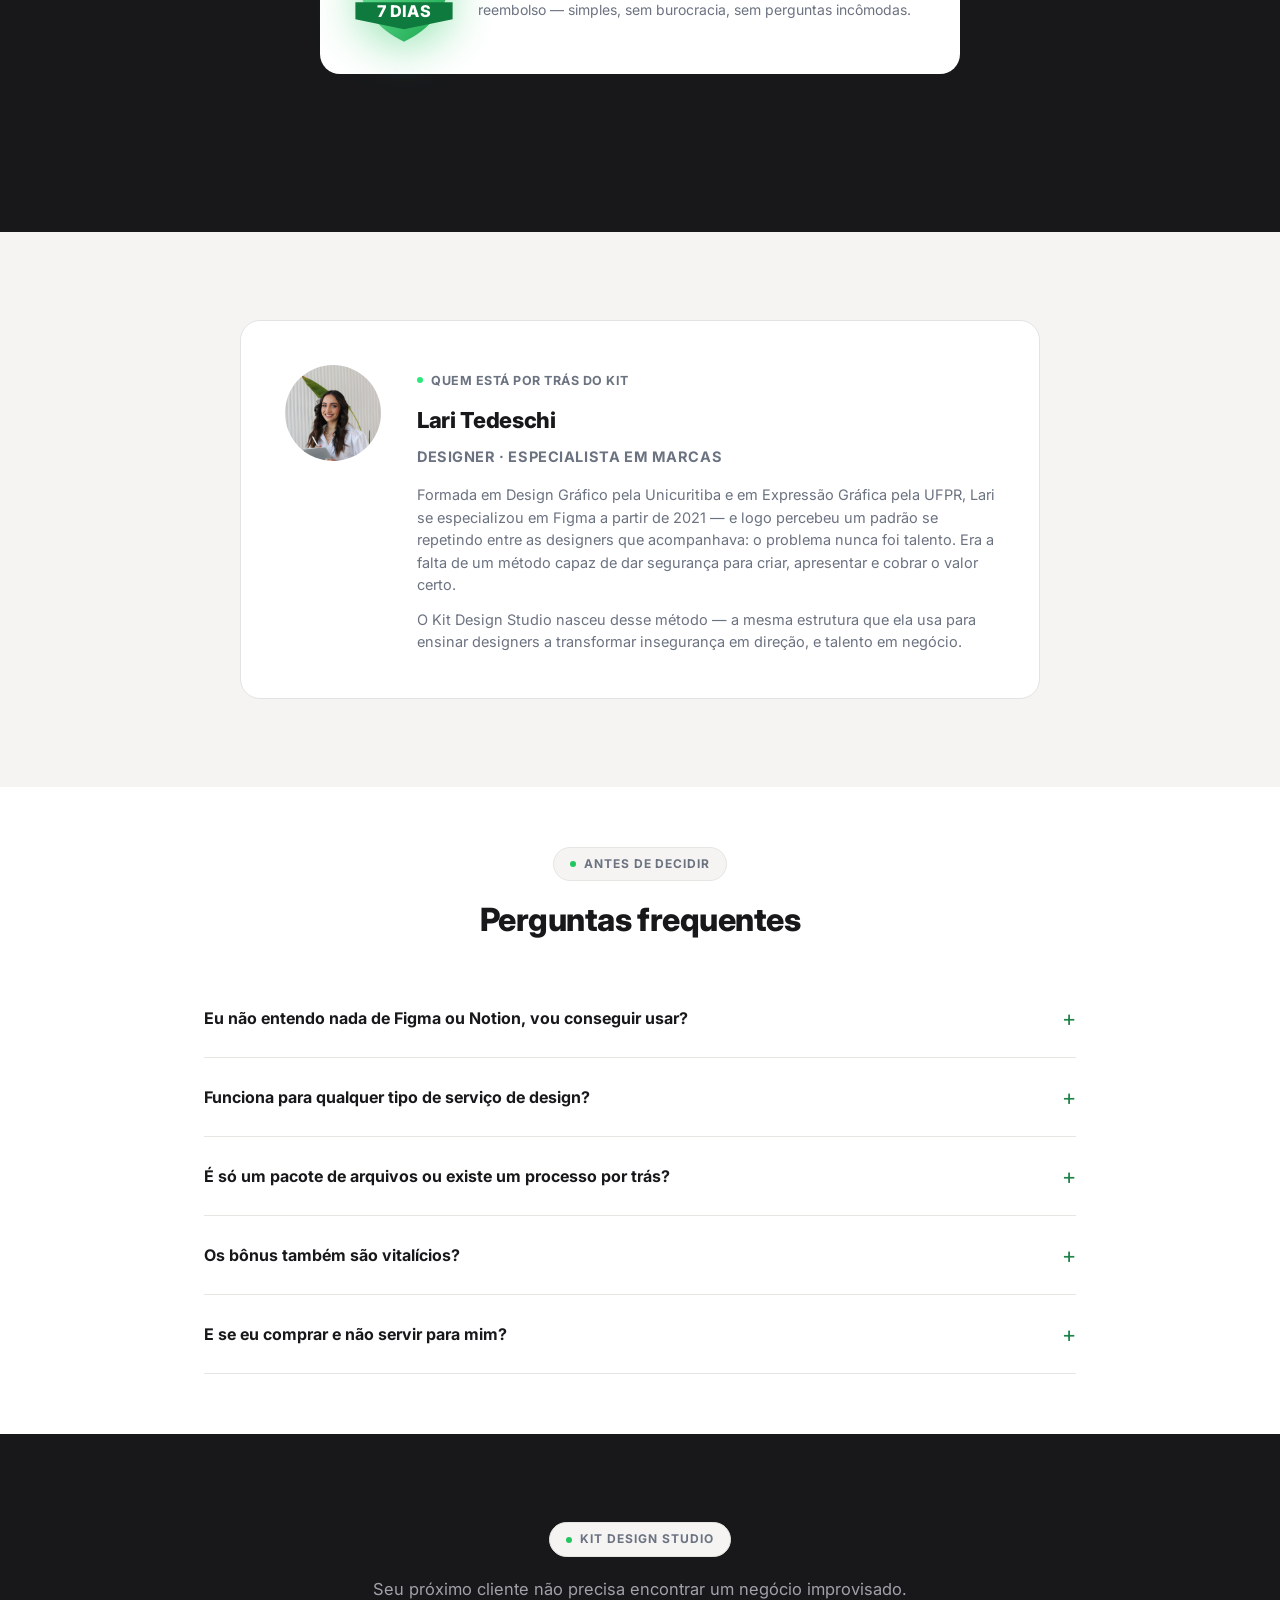
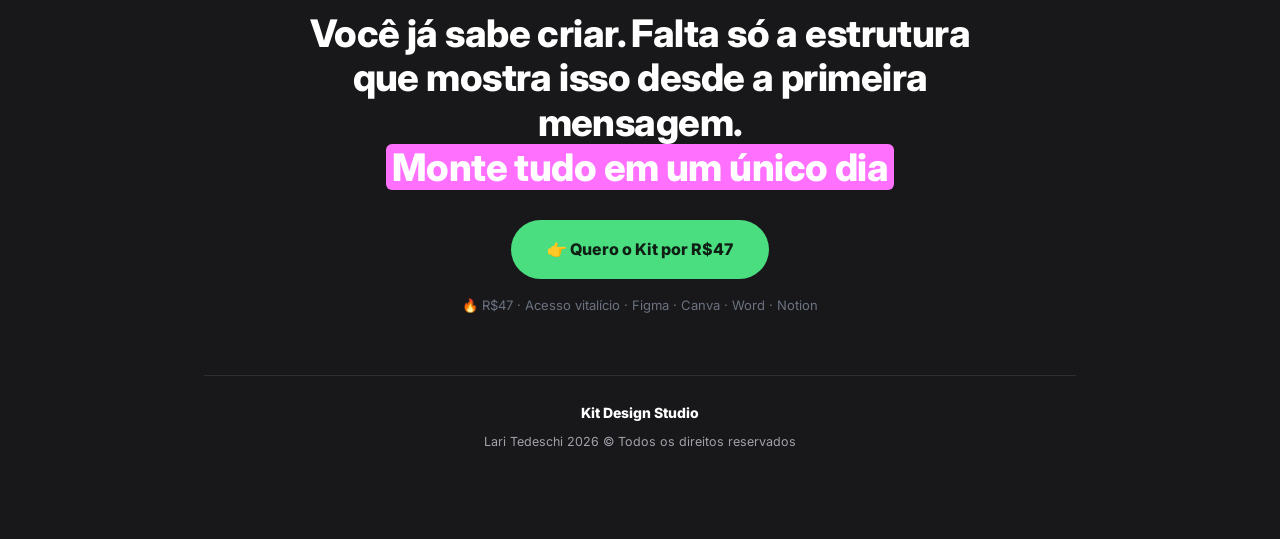
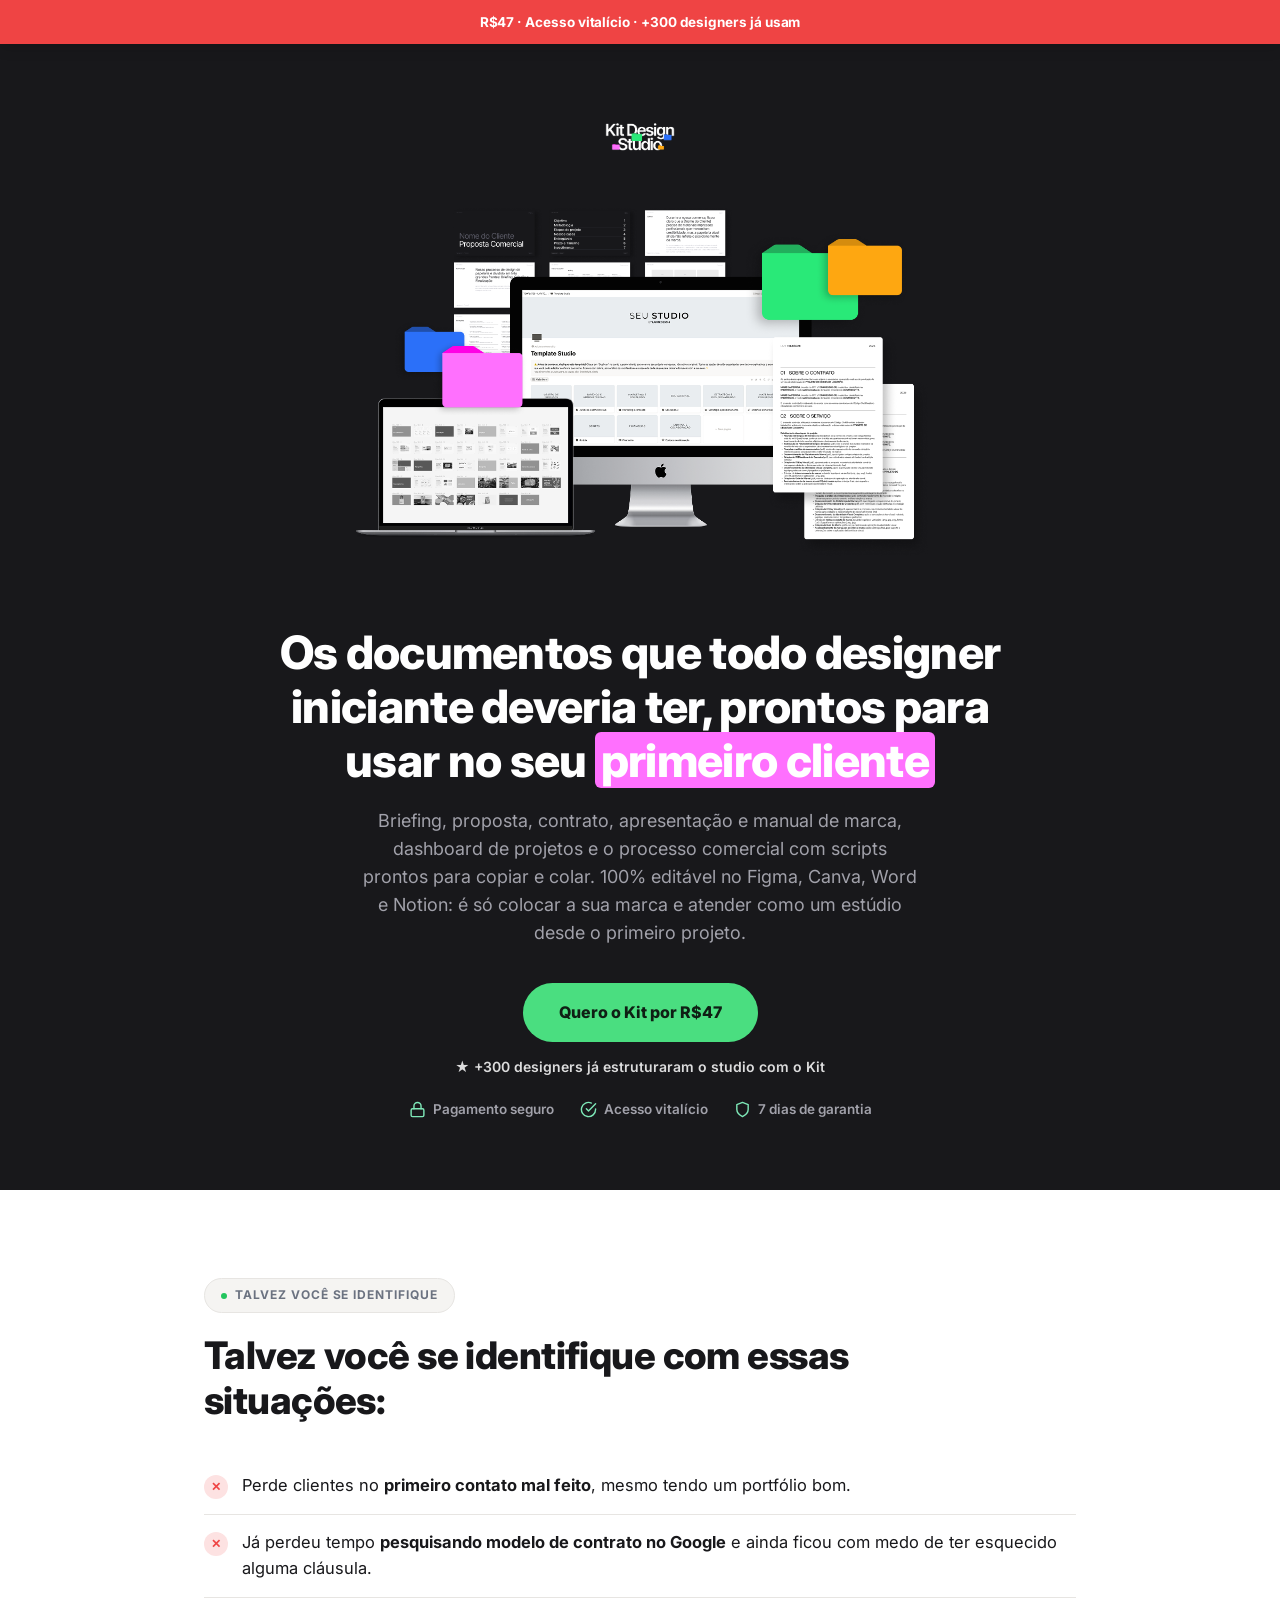
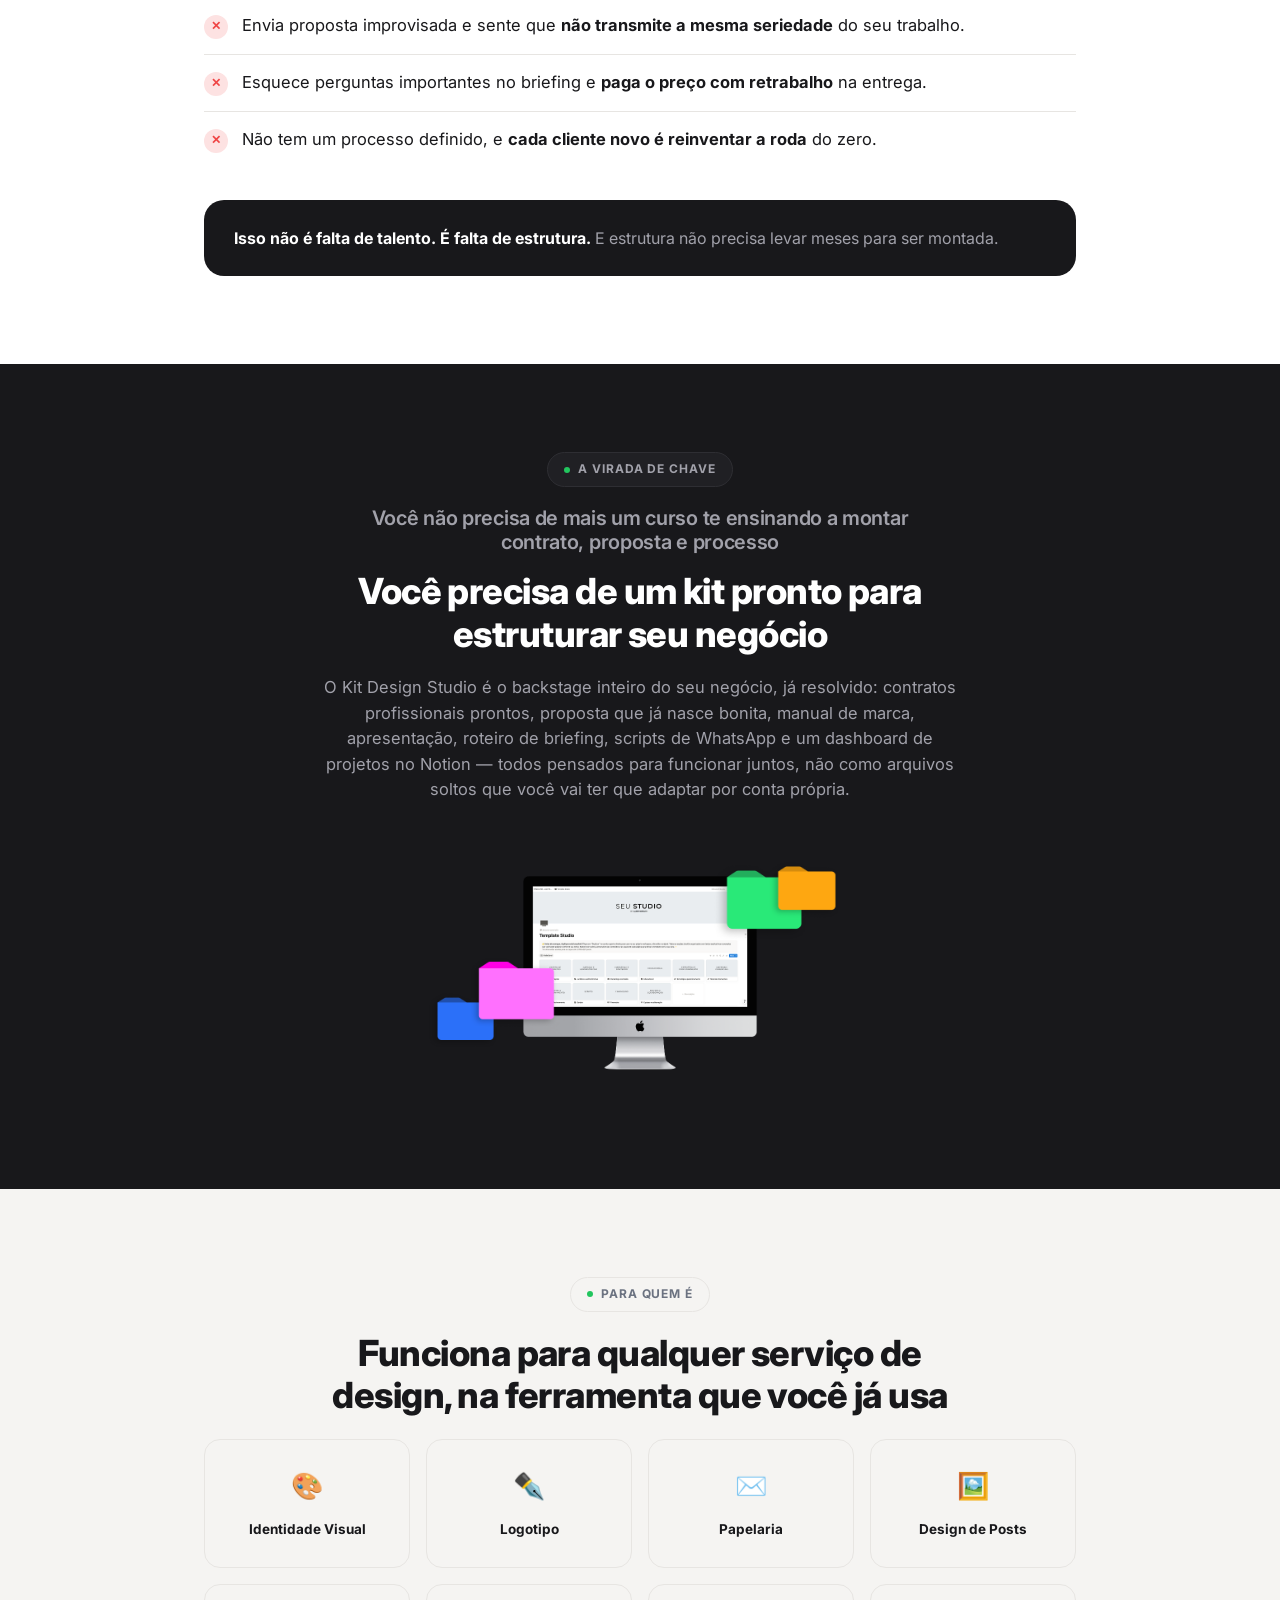
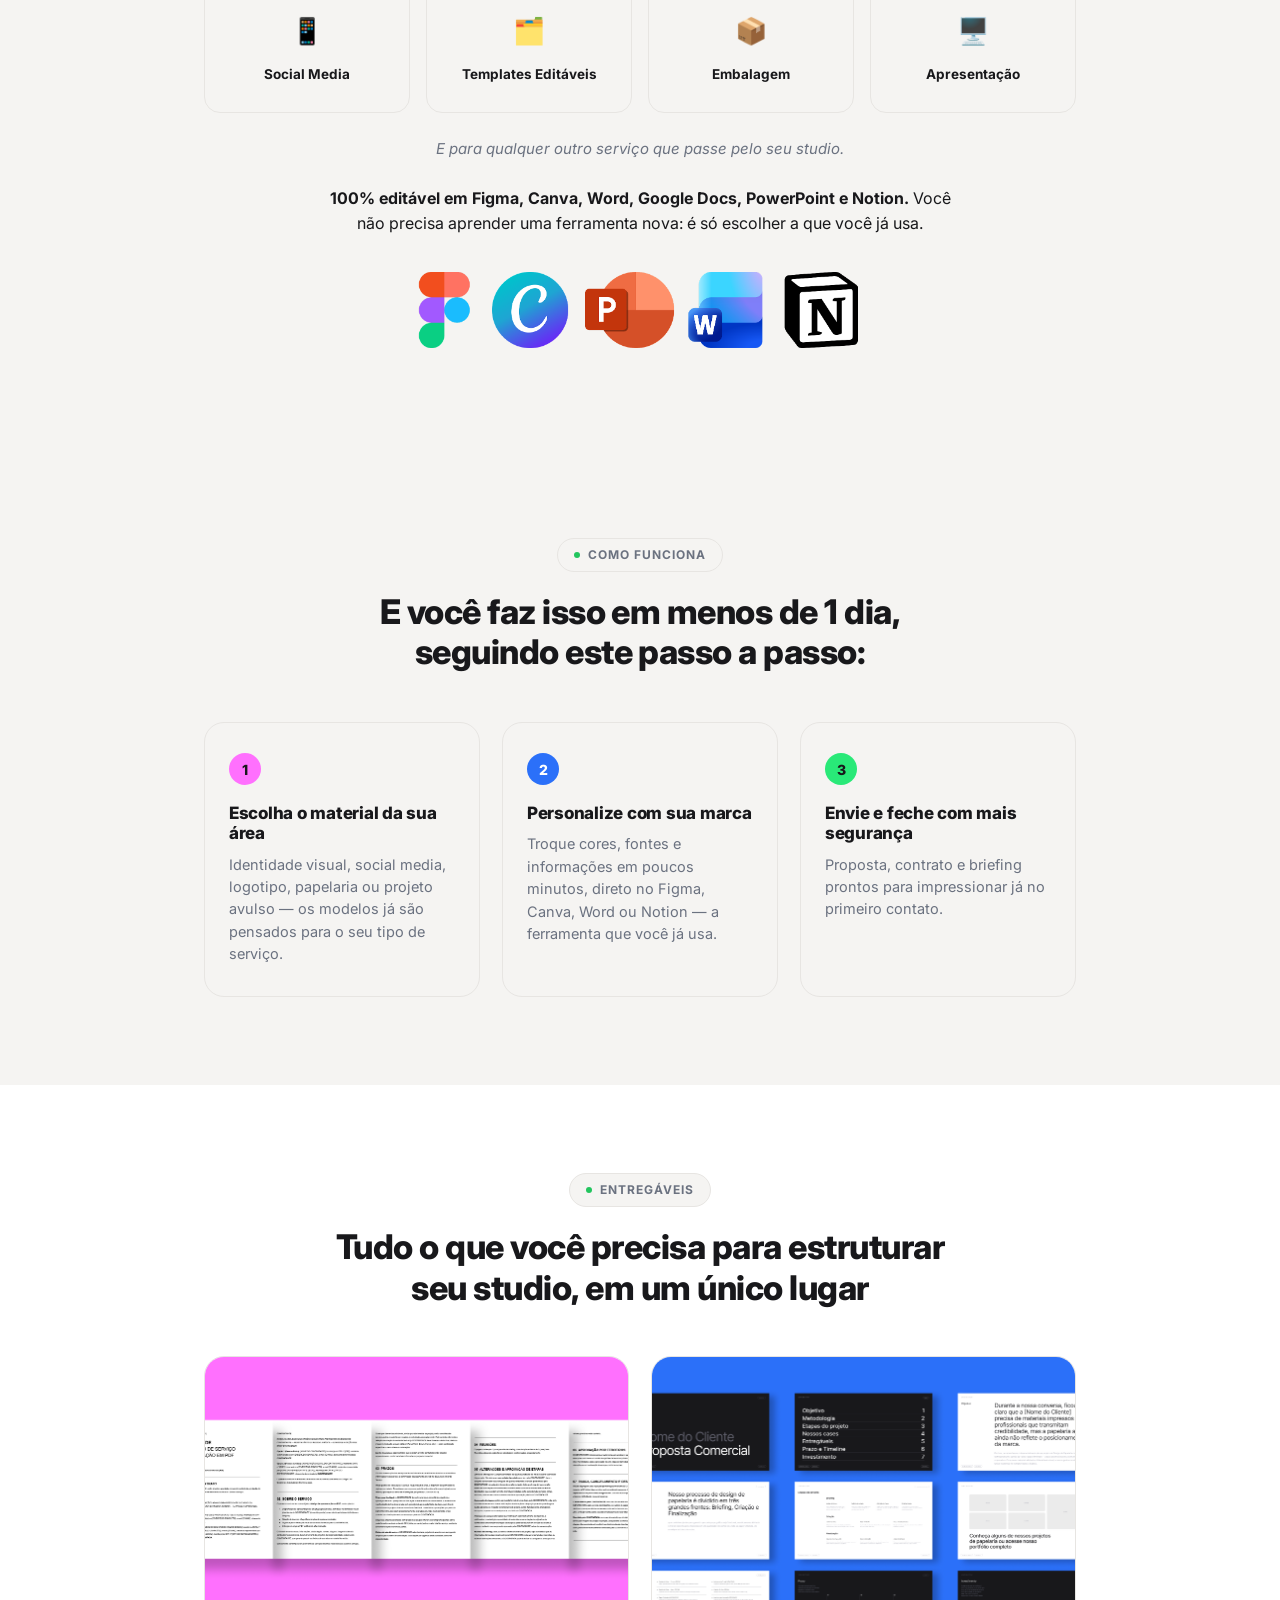
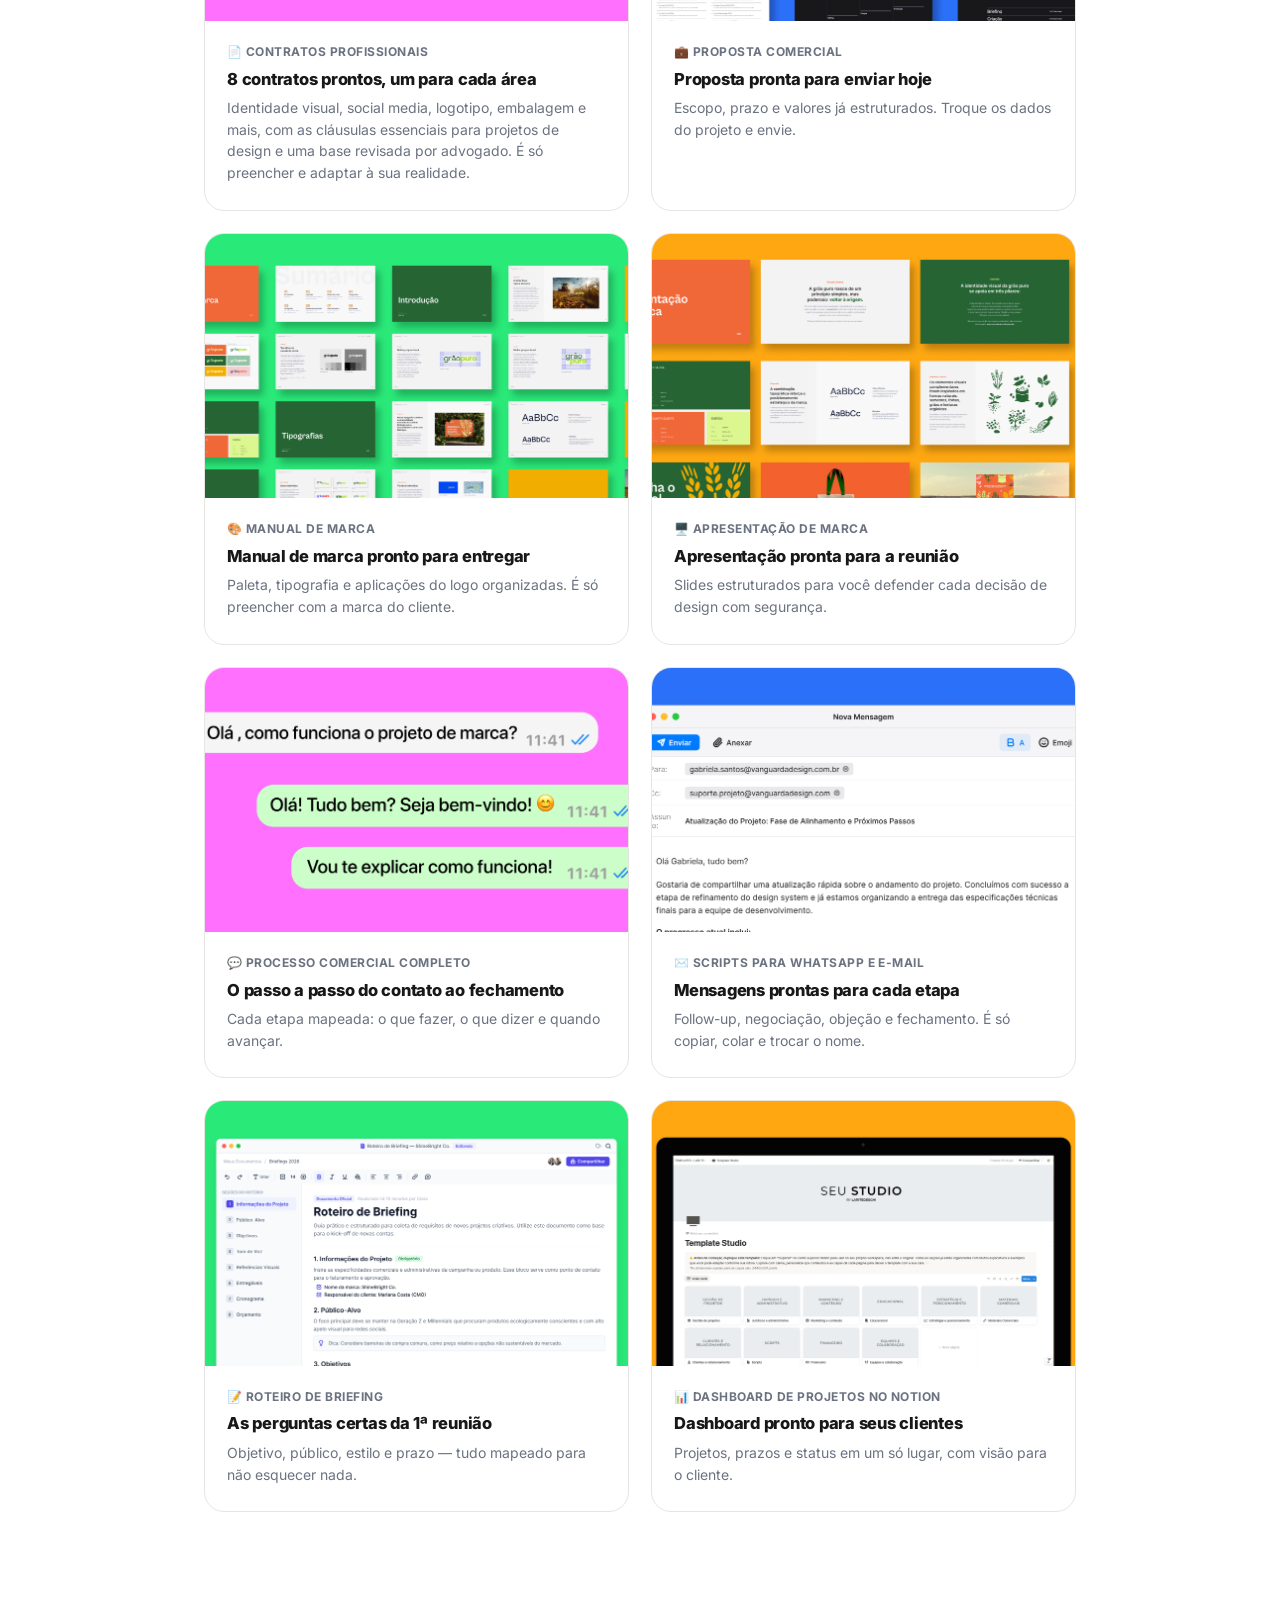
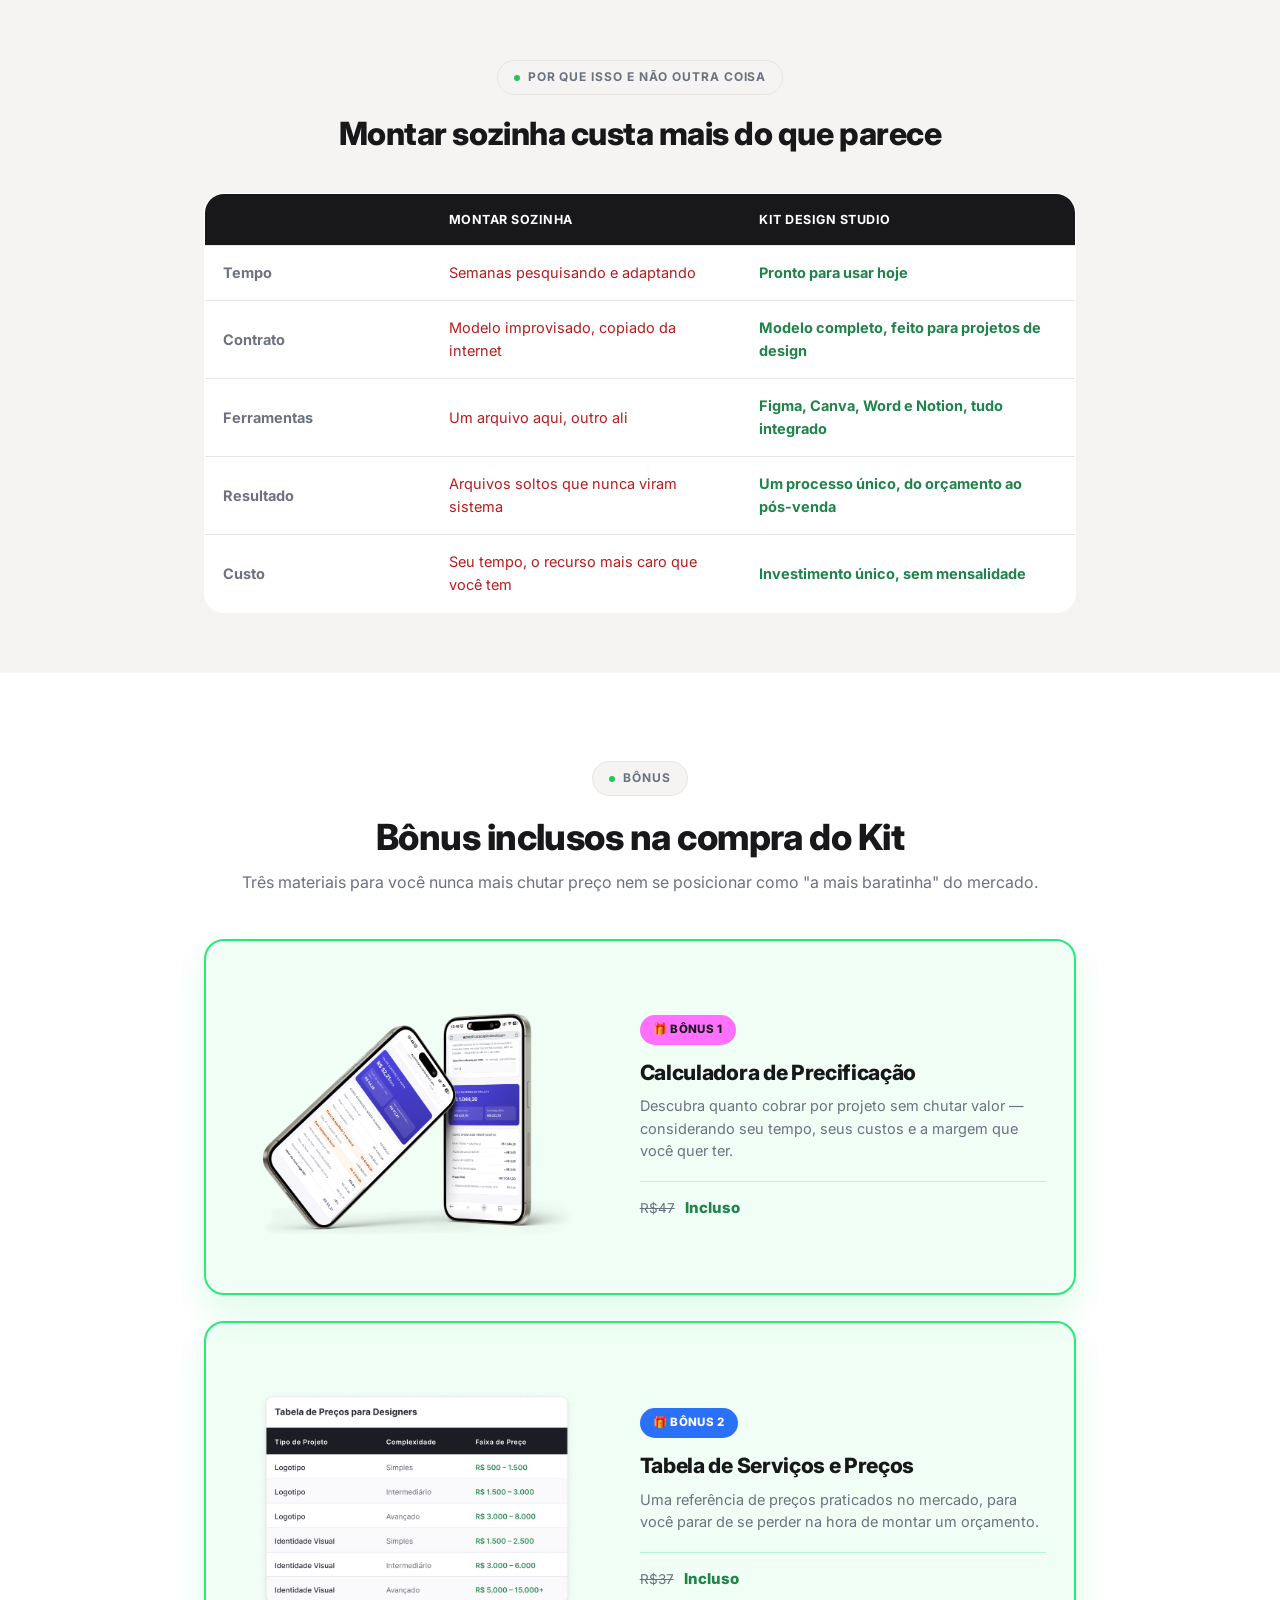
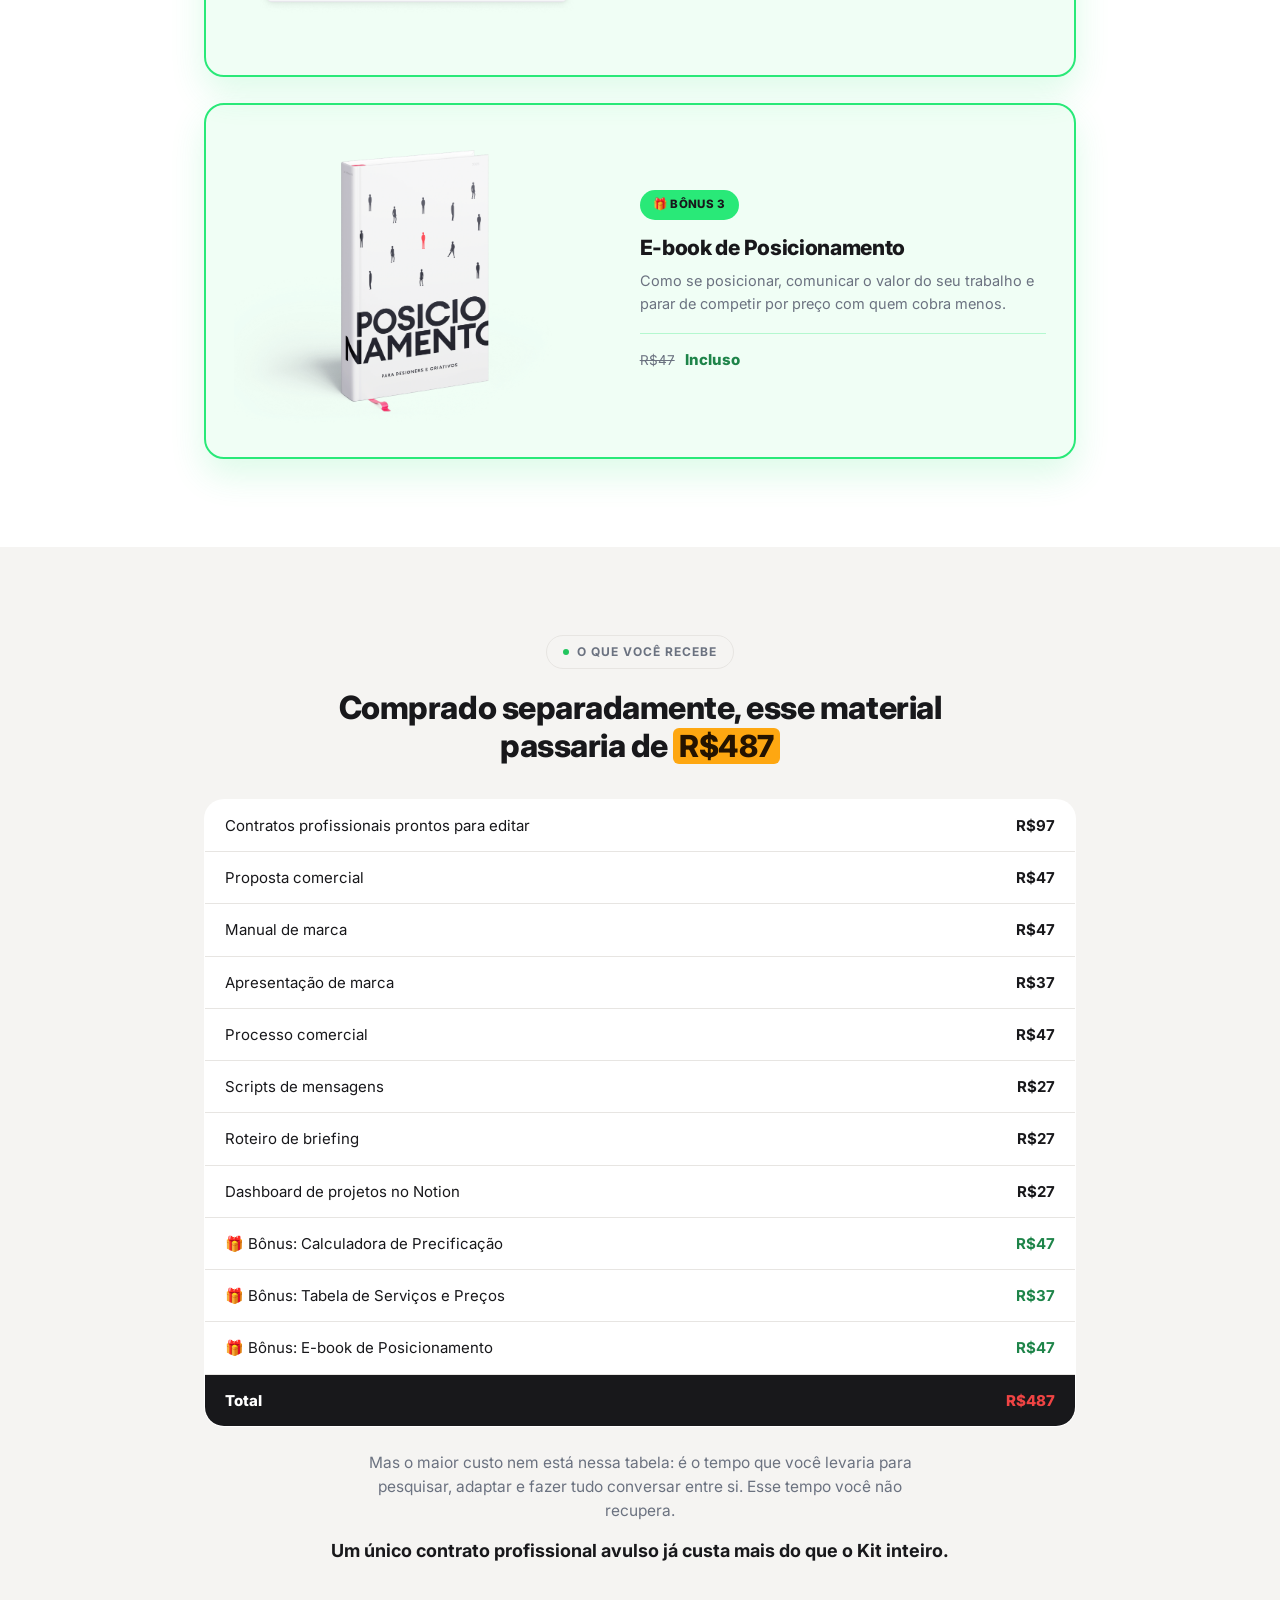
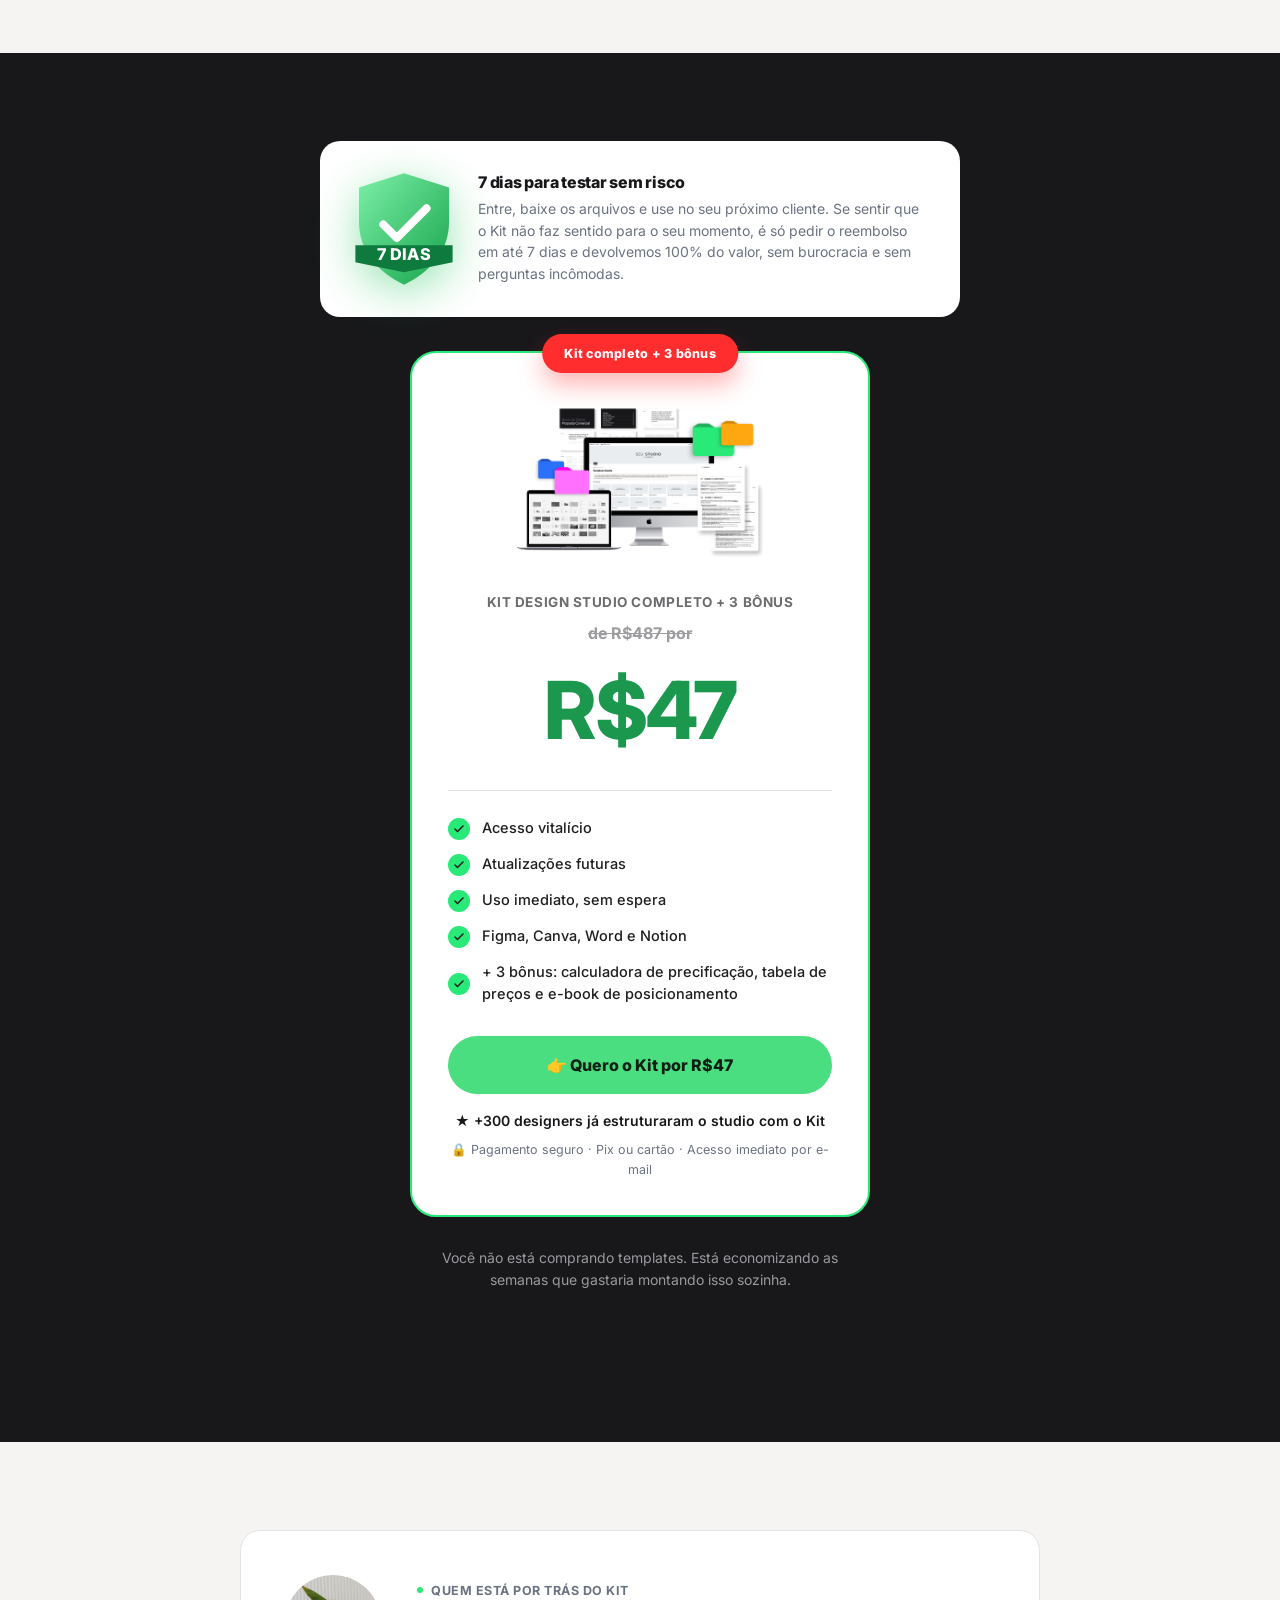
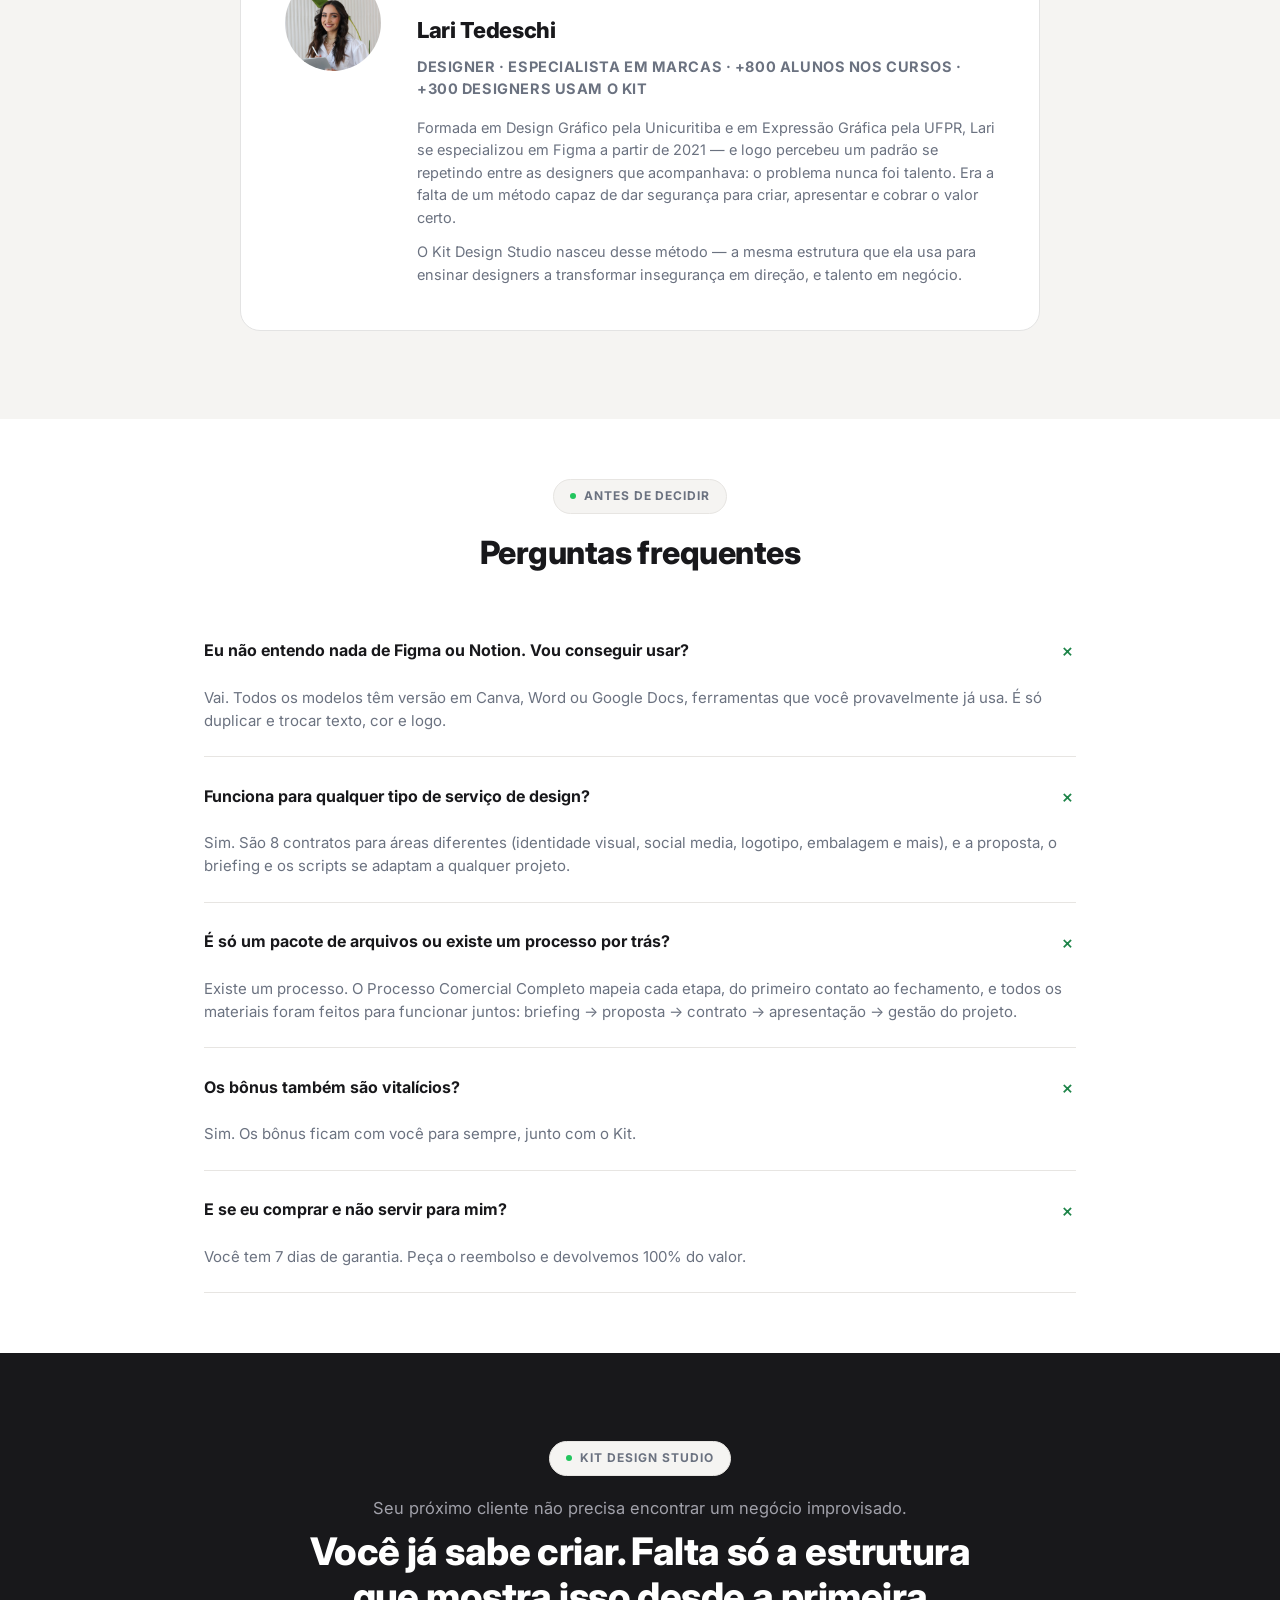
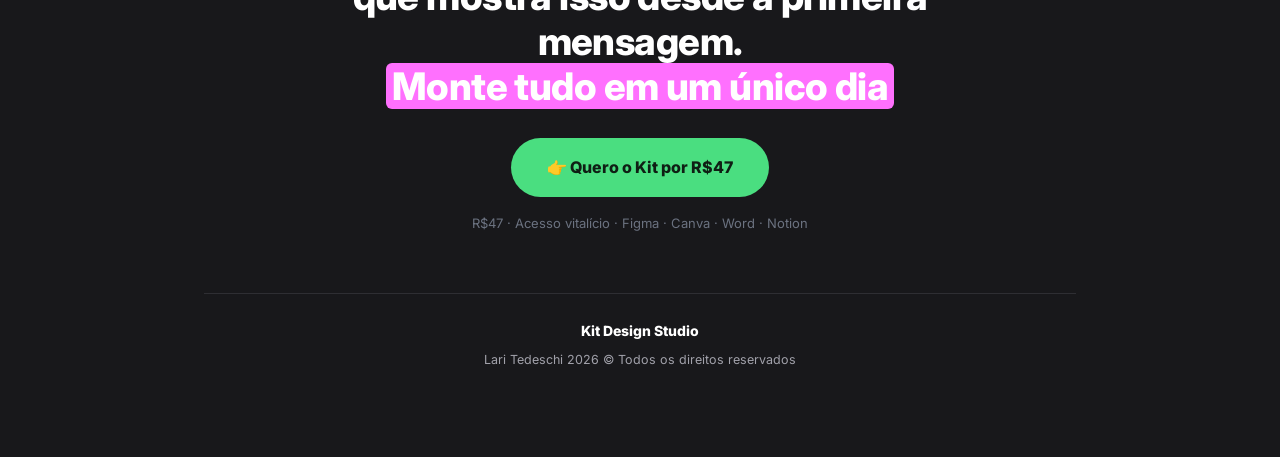
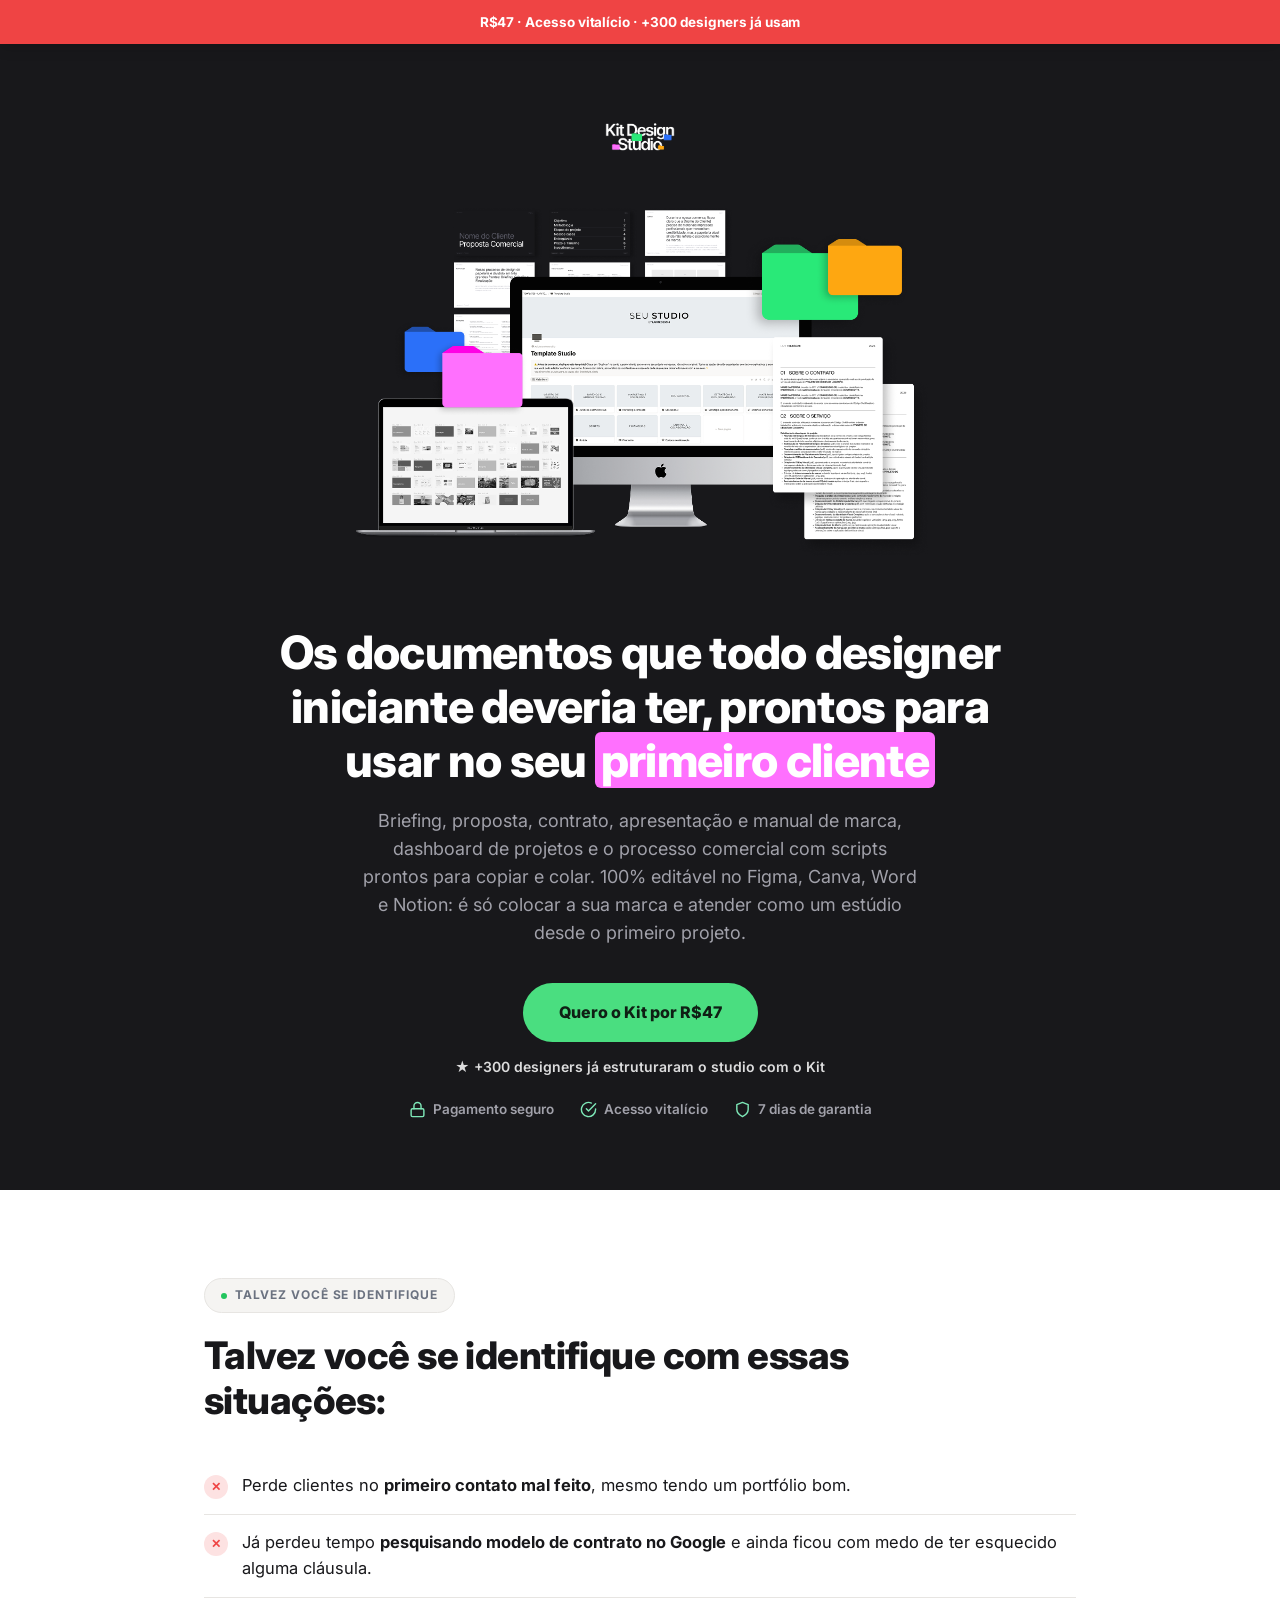
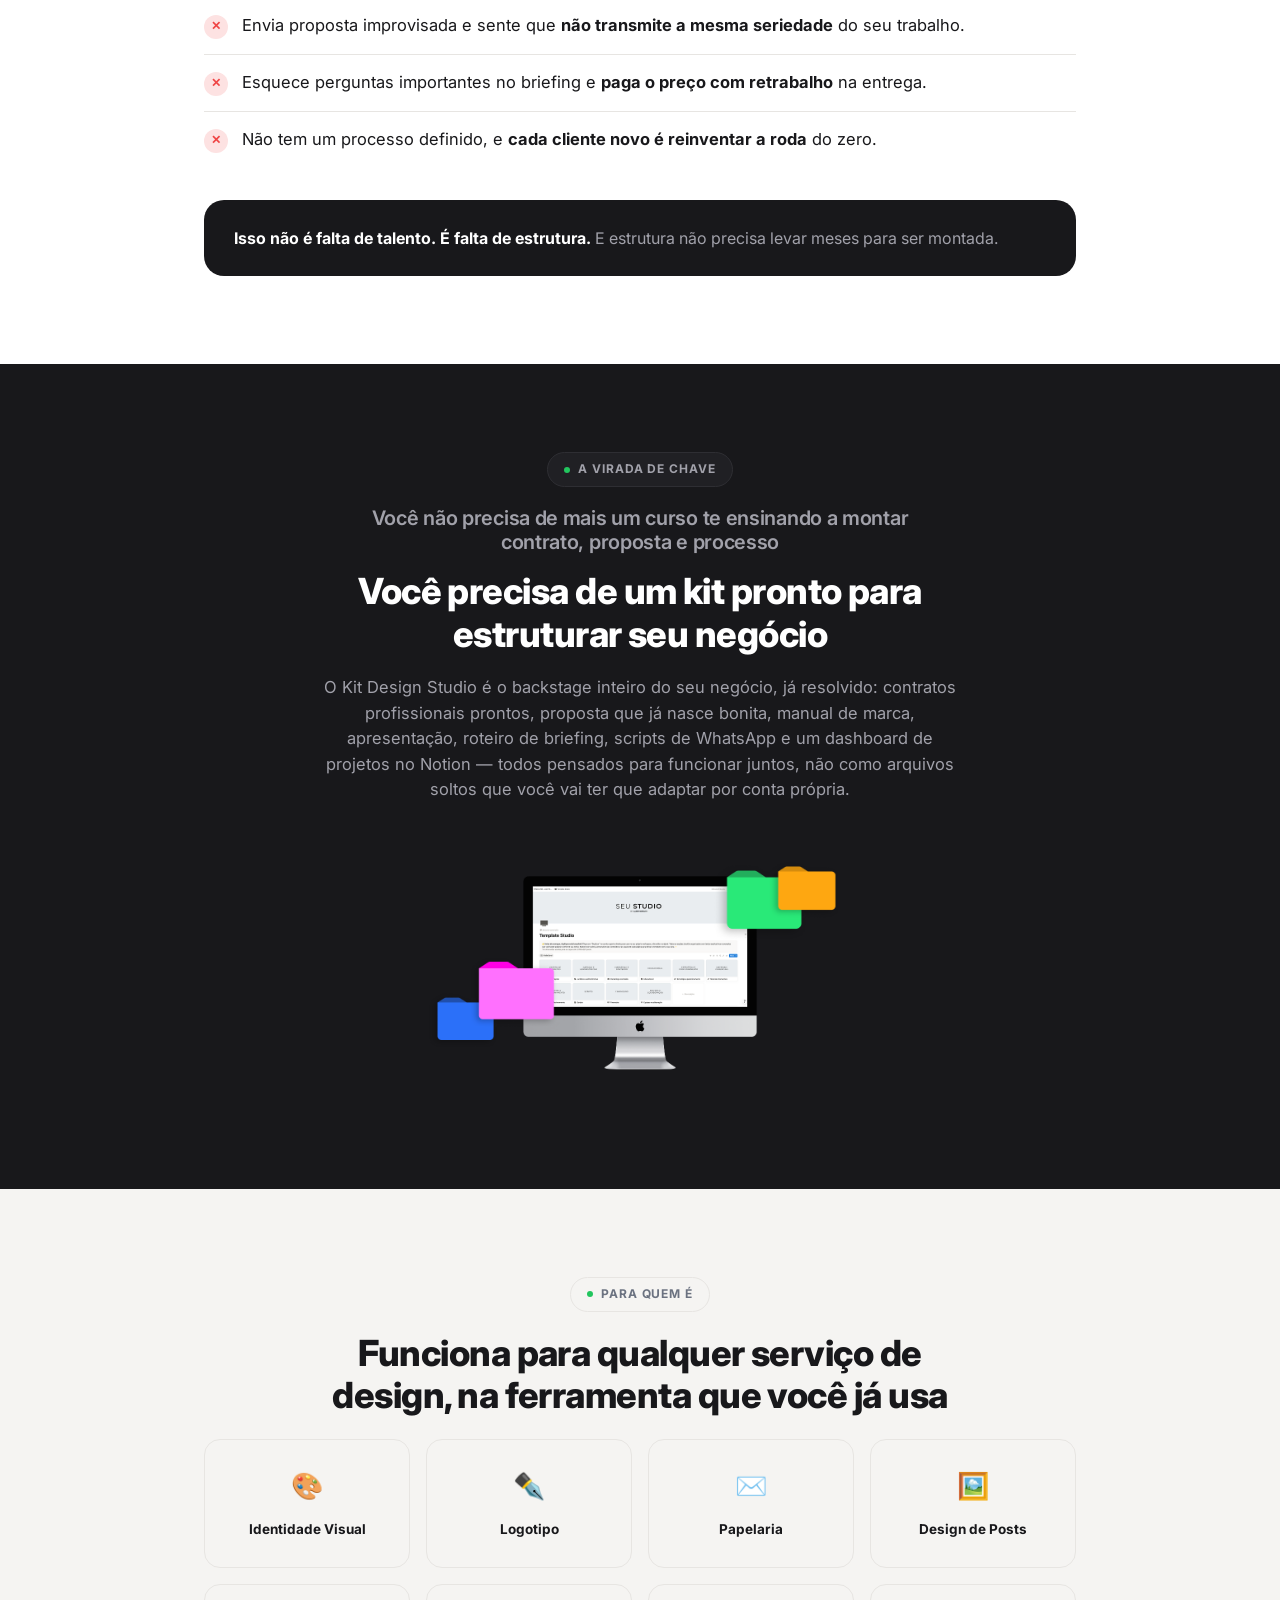
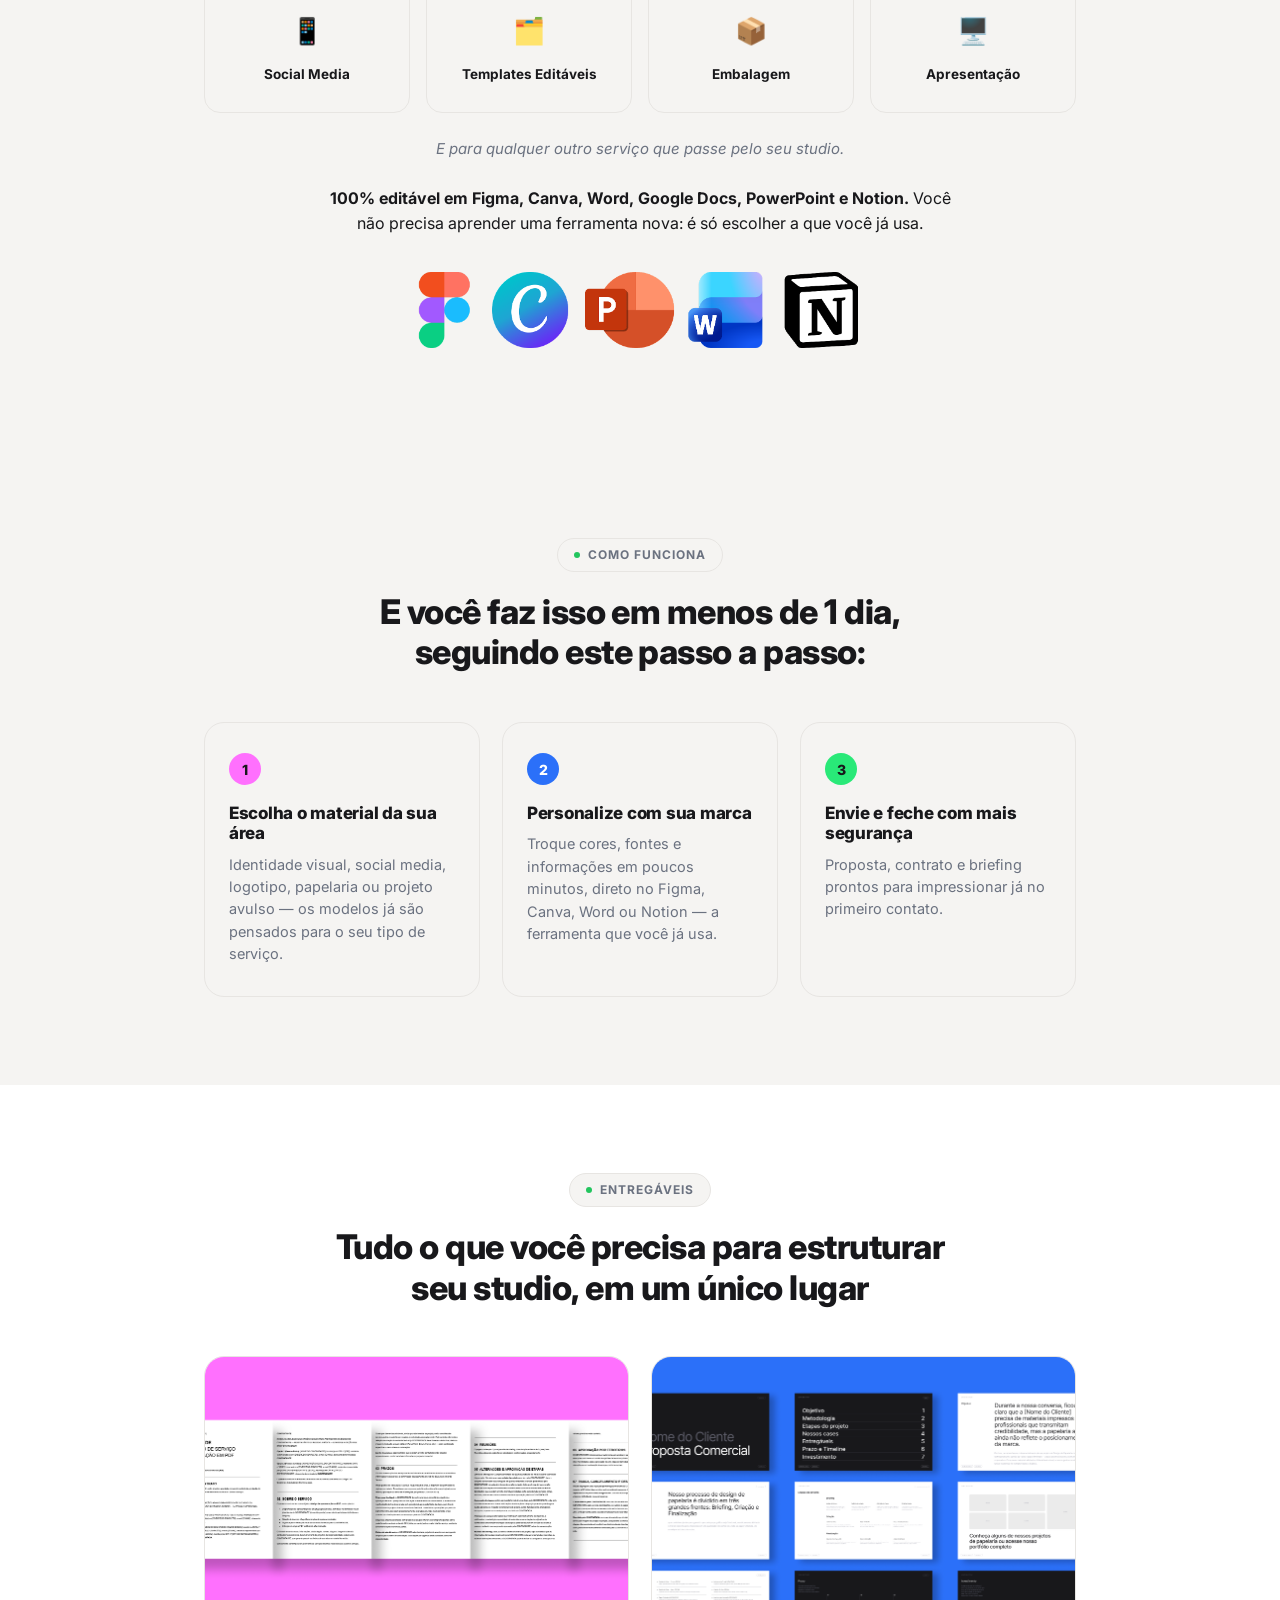
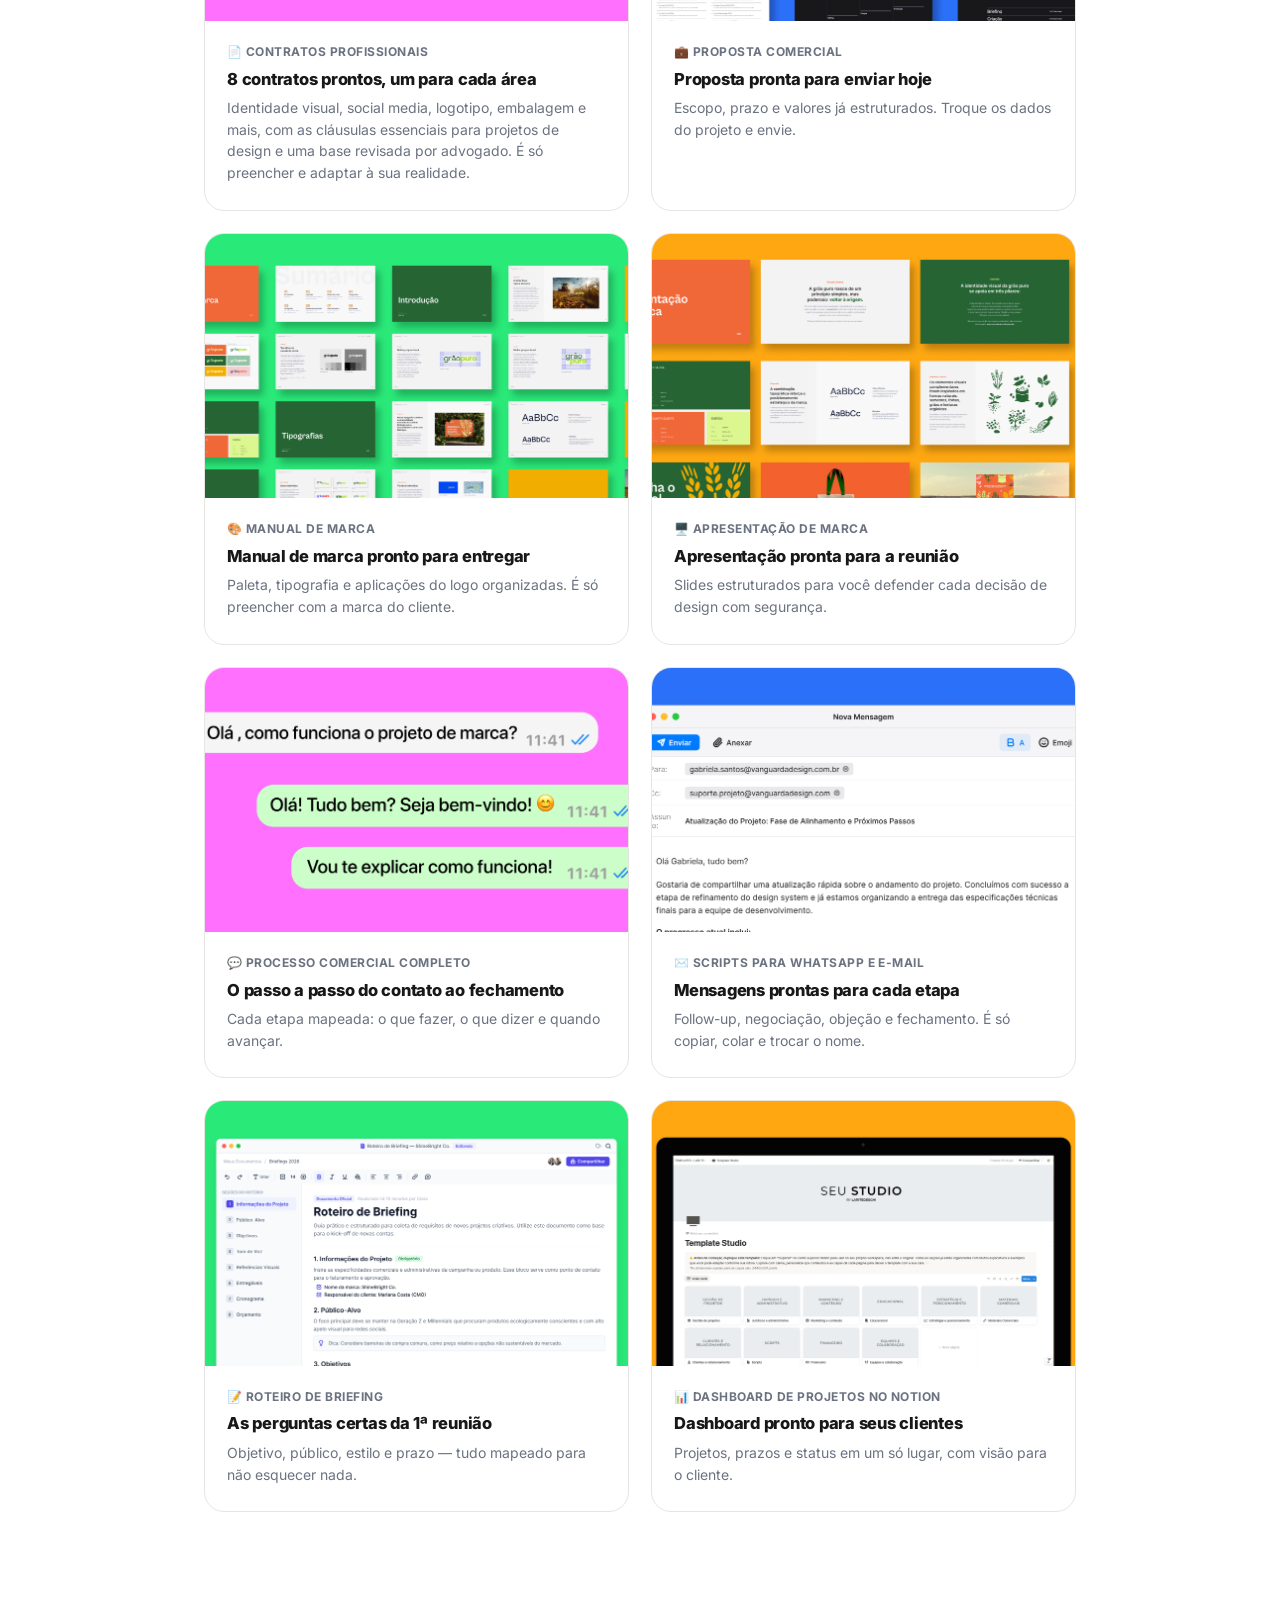
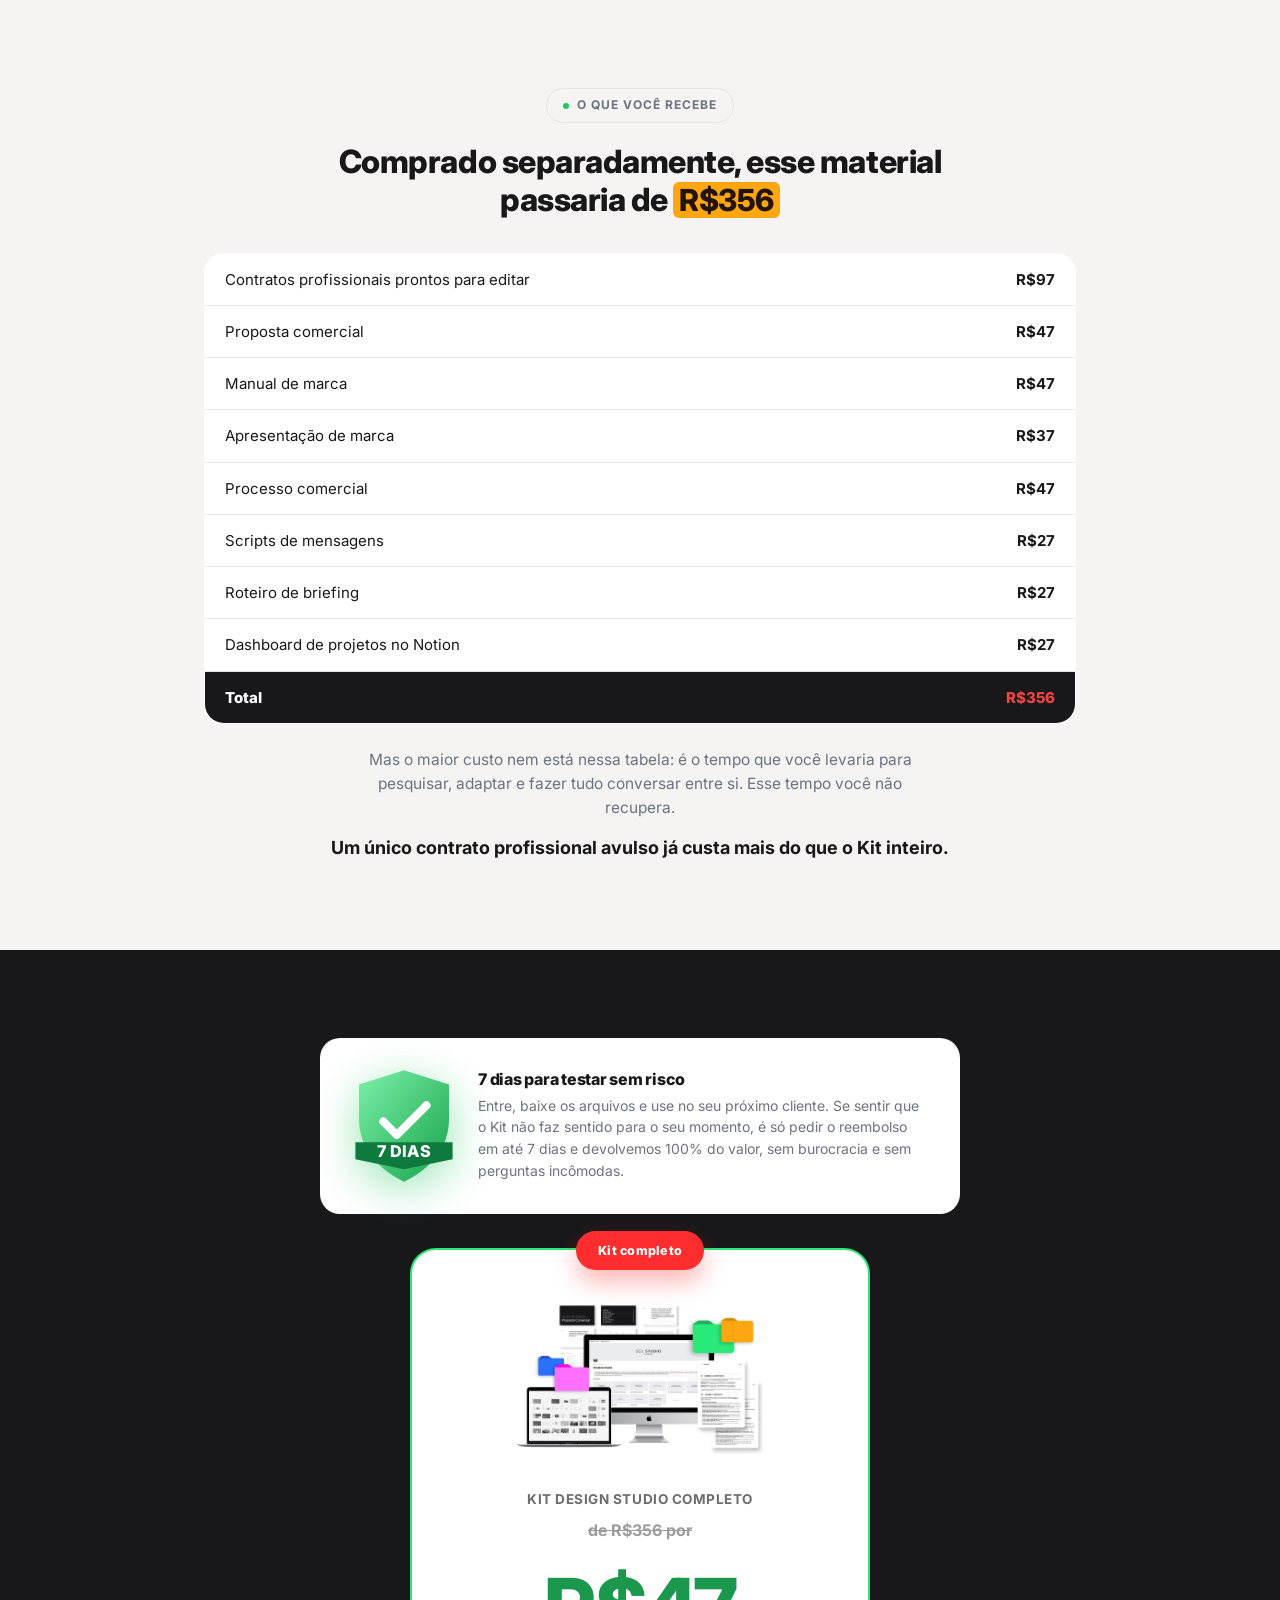
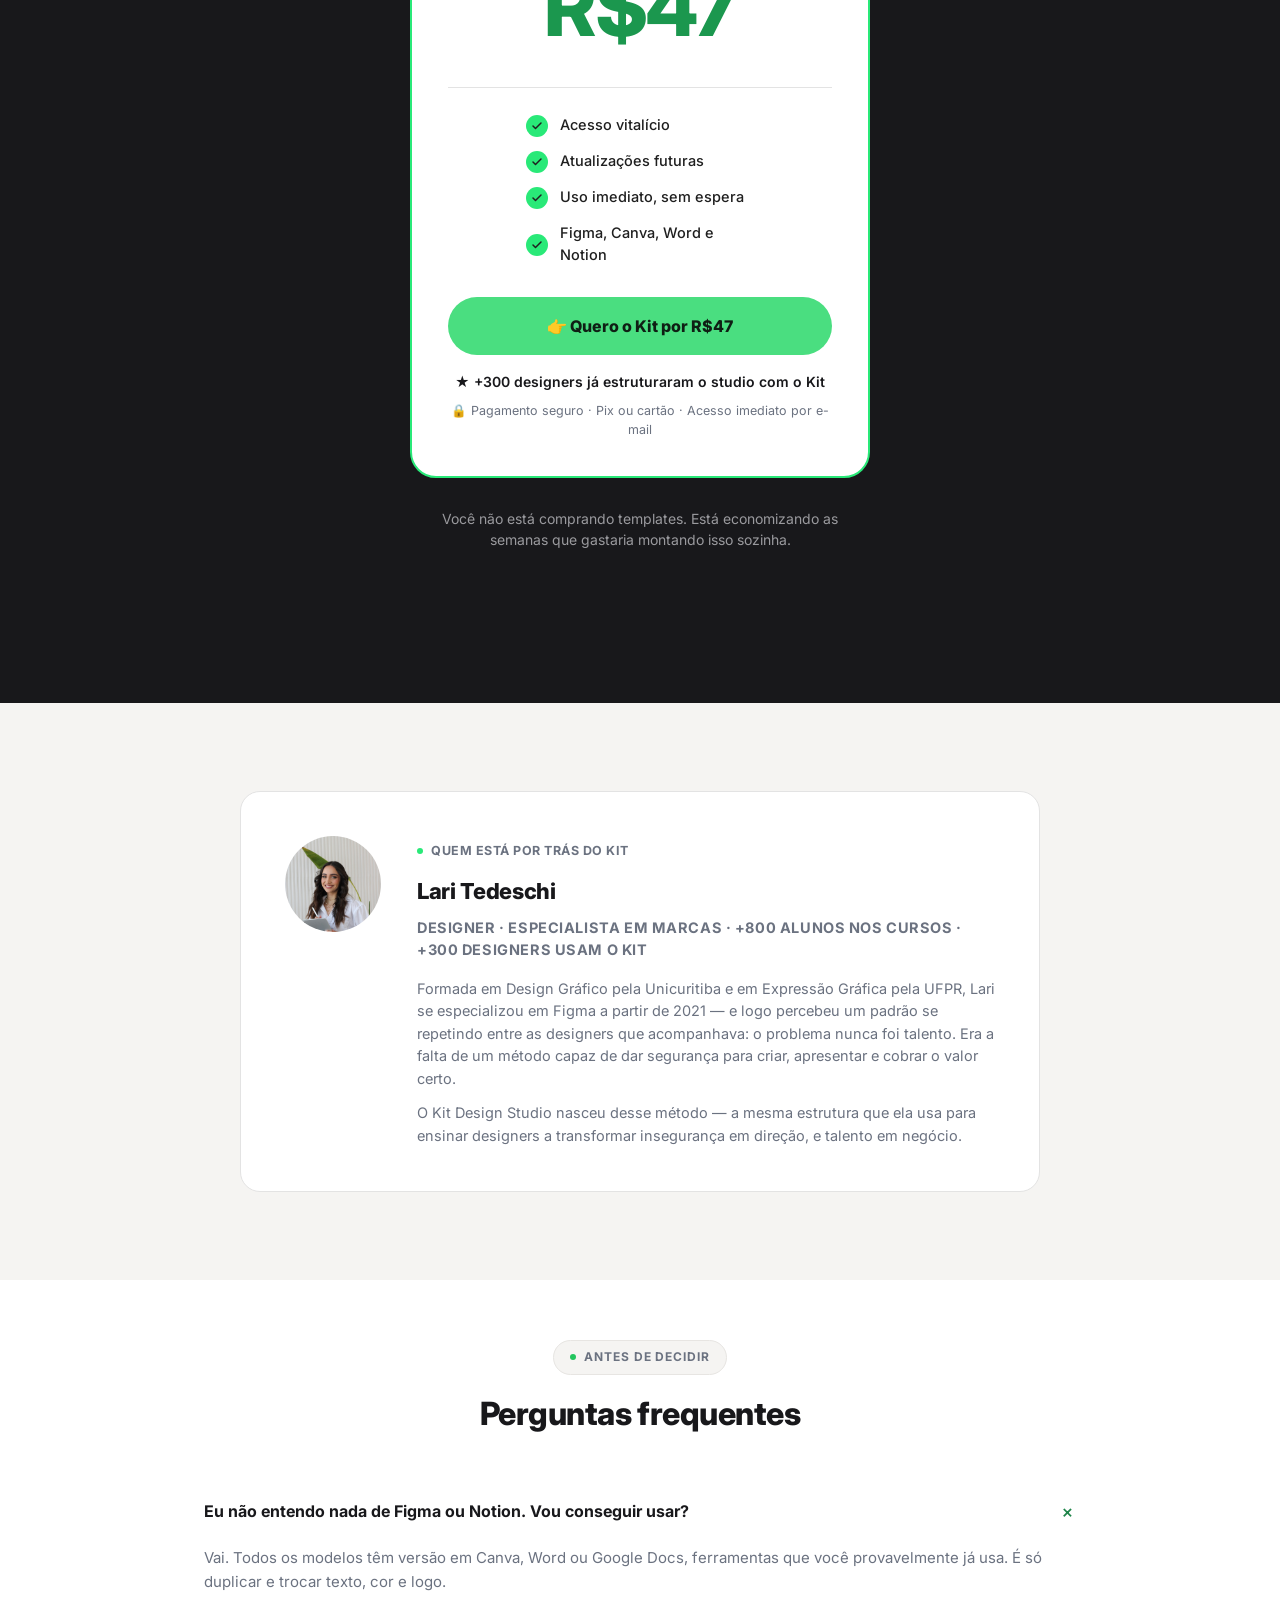
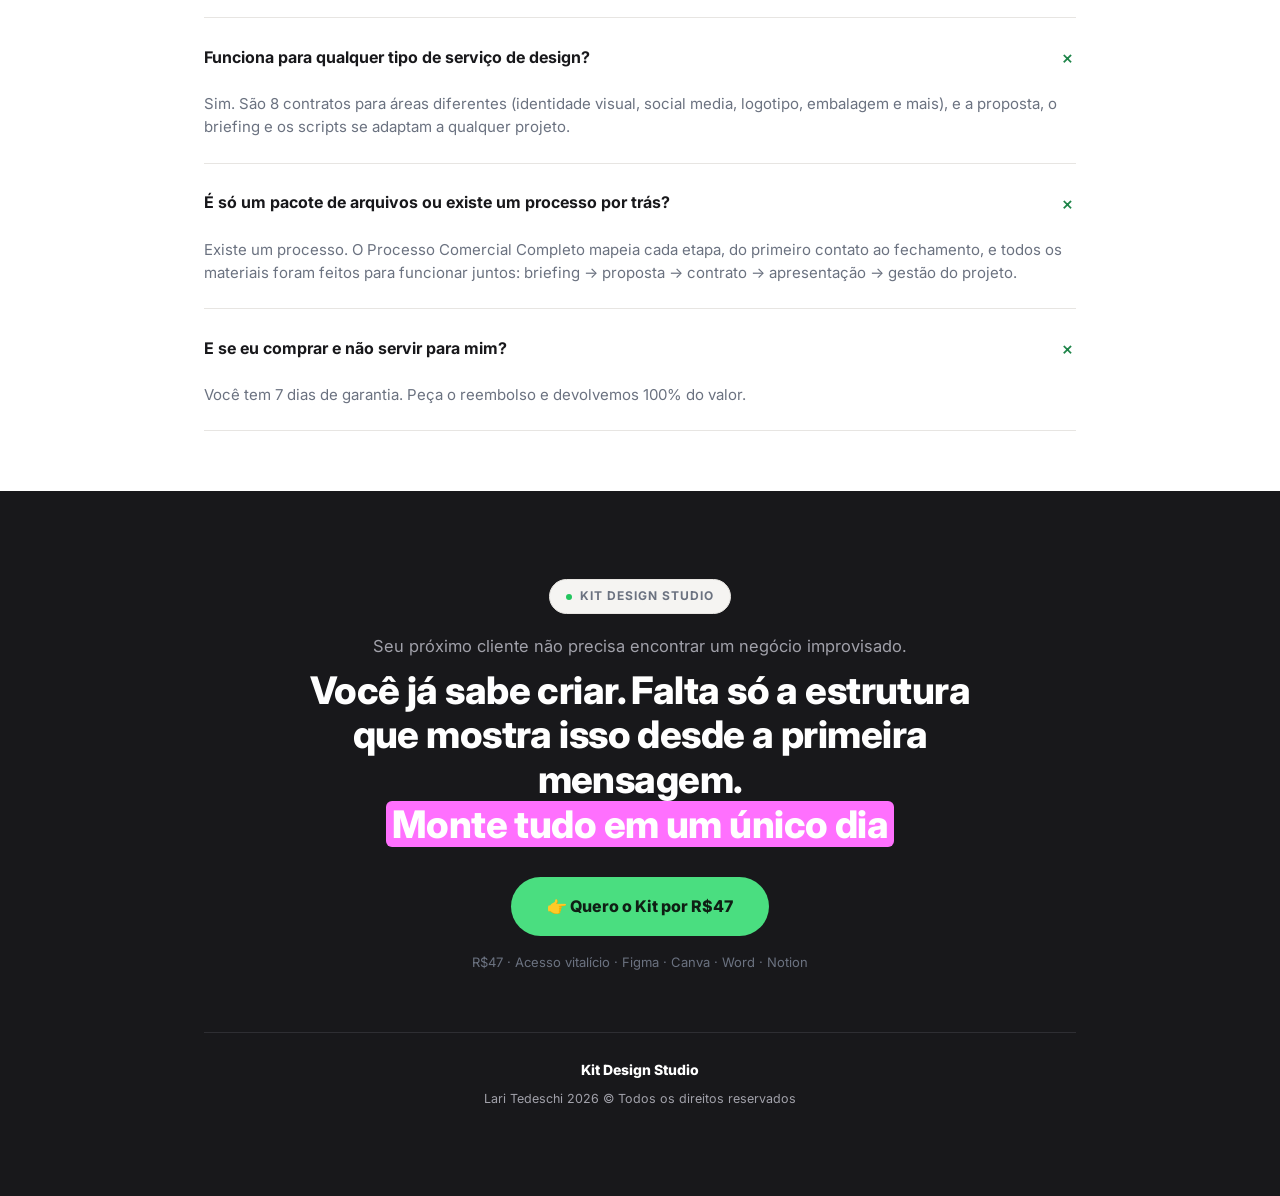
